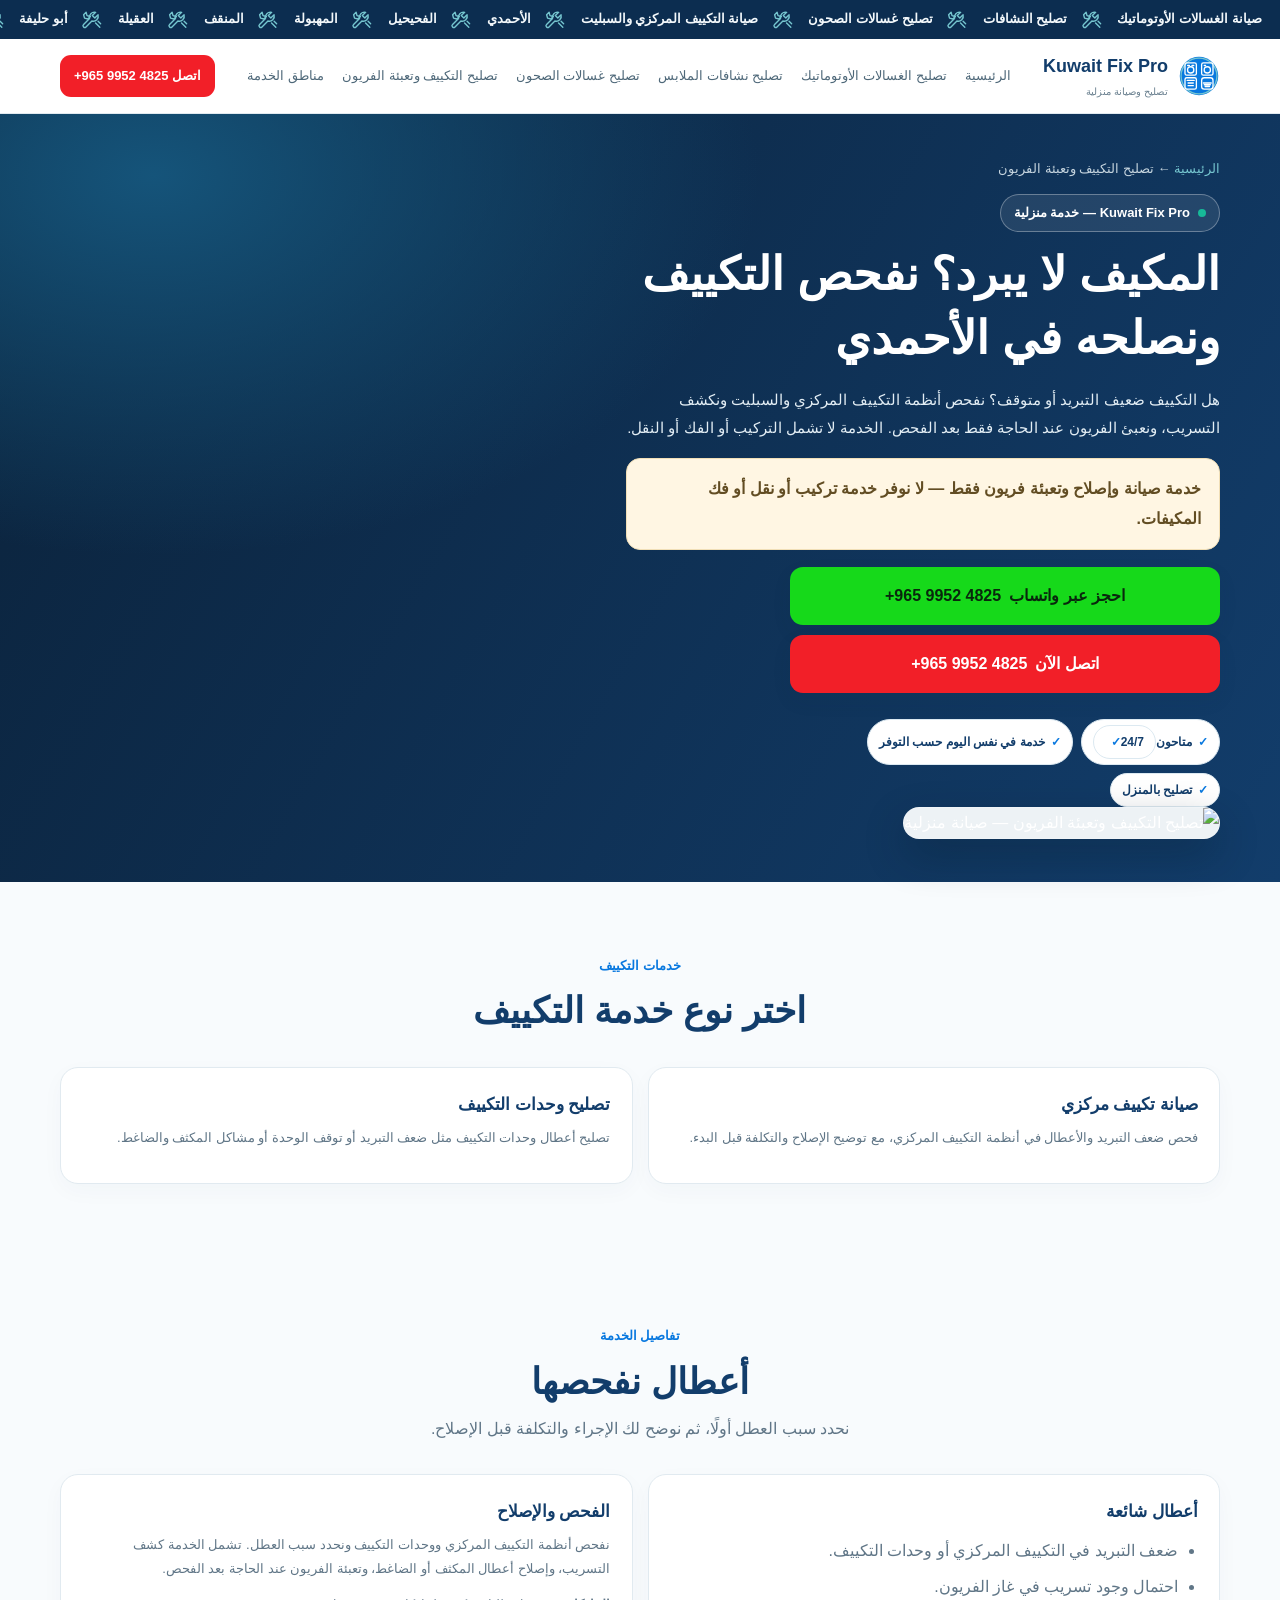
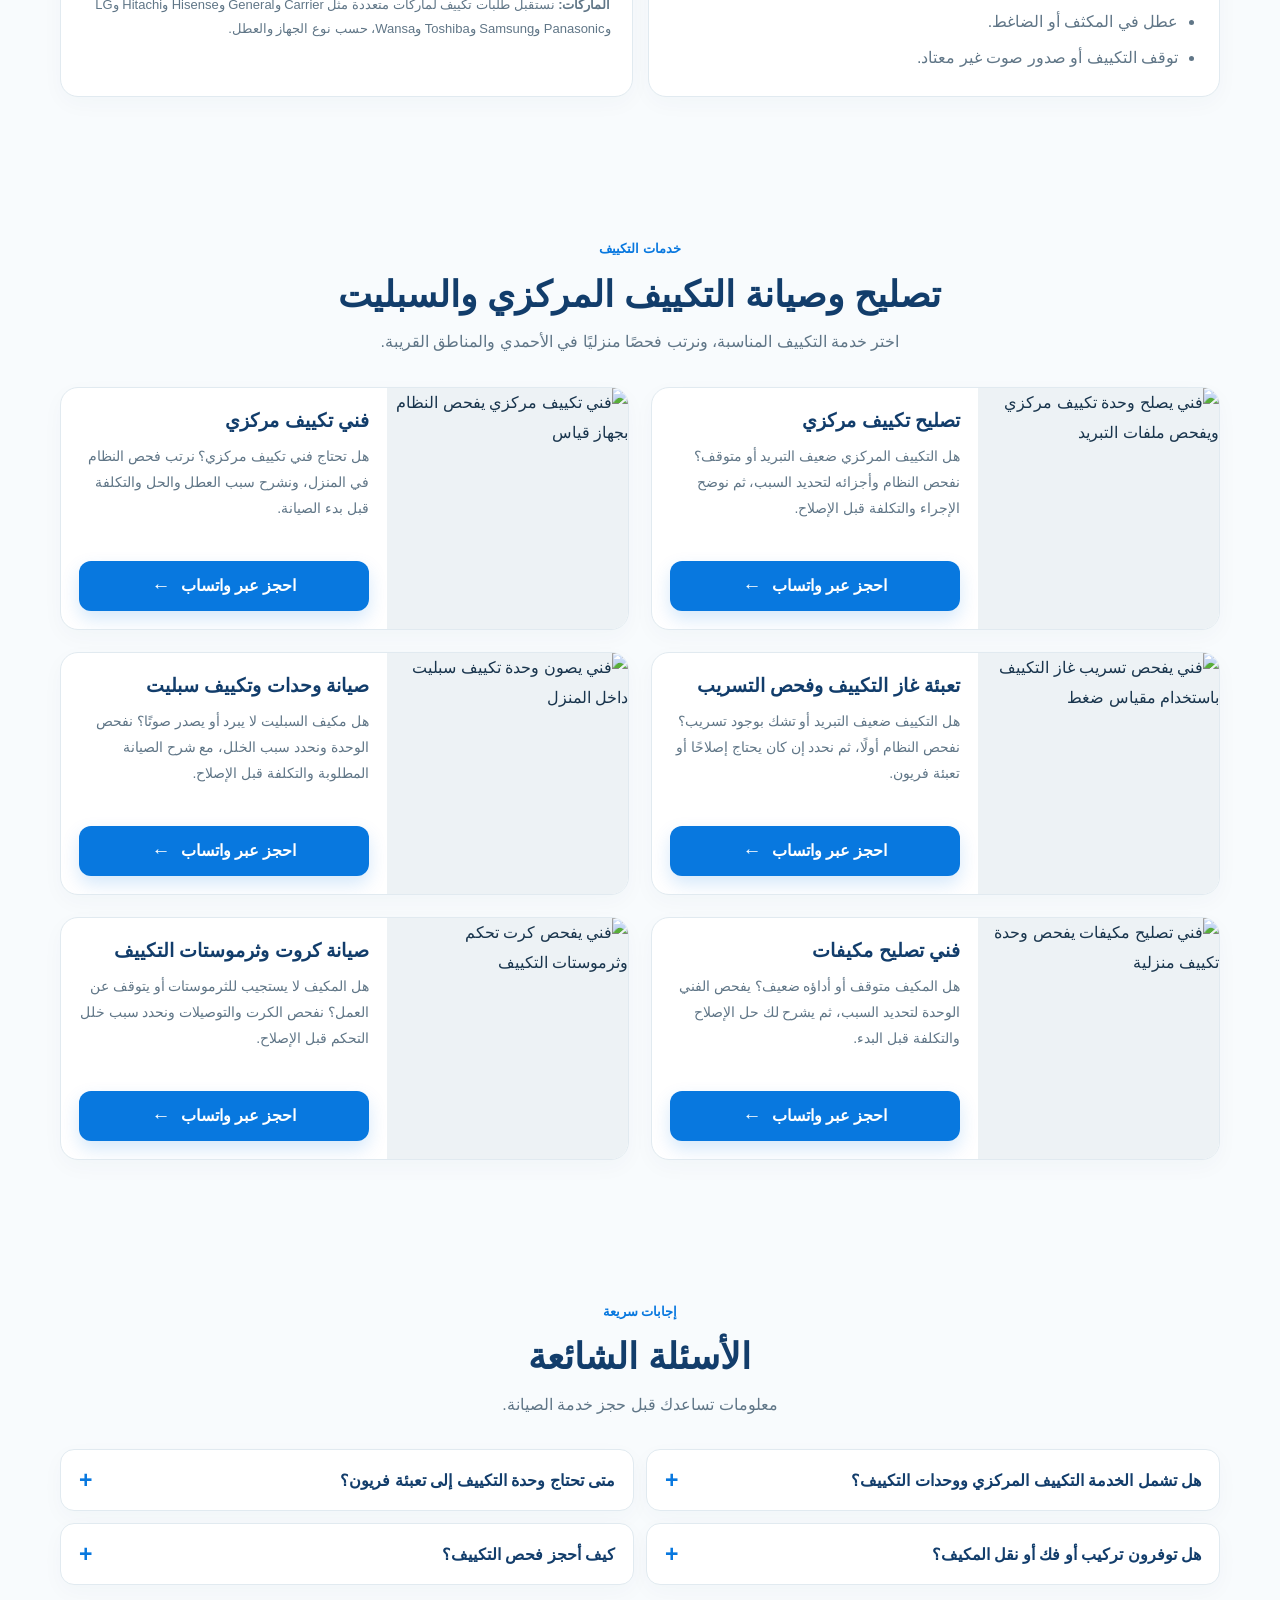
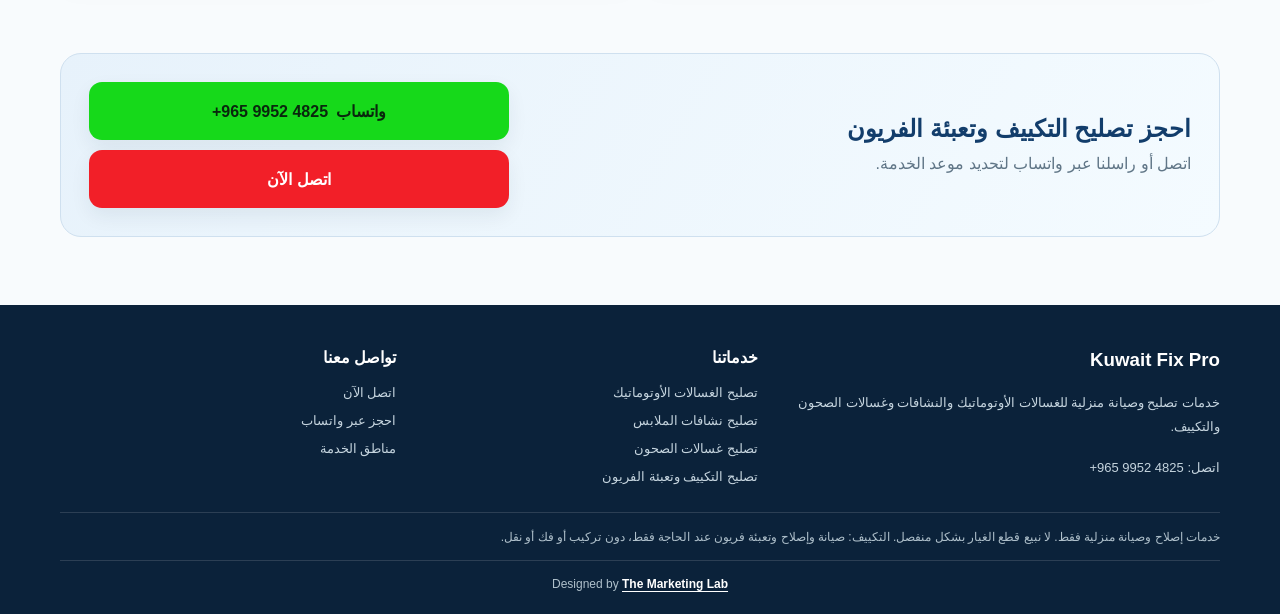
==== ac-repair.html @ aeecb234 "Add files via upload" ====
<!doctype html><html lang="ar-KW" dir="rtl"><head><meta charset="utf-8"><meta name="viewport" content="width=device-width, initial-scale=1, minimum-scale=1, maximum-scale=1, user-scalable=no, viewport-fit=cover"><meta name="theme-color" content="#123d6b"><meta name="robots" content="index,follow,max-image-preview:large"><title>صيانة تكييف مركزي وتصليح وحدات في الأحمدي | Kuwait Fix Pro</title><meta name="description" content="المكيف لا يبرد؟ صيانة تكييف مركزي وسبليت في الأحمدي. نفحص العطل والتسريب ونعبئ الفريون عند الحاجة؛ لا نقدم التركيب أو الفك أو النقل."><link rel="canonical" href="https://kuwaitfixpro.com/ac-repair.html"><meta property="og:locale" content="ar_KW"><meta property="og:type" content="website"><meta property="og:site_name" content="Kuwait Fix Pro"><meta property="og:url" content="https://kuwaitfixpro.com/ac-repair.html"><meta property="og:title" content="صيانة تكييف مركزي وتصليح وحدات في الأحمدي | Kuwait Fix Pro"><meta property="og:description" content="المكيف لا يبرد؟ صيانة تكييف مركزي وسبليت في الأحمدي. نفحص العطل والتسريب ونعبئ الفريون عند الحاجة؛ لا نقدم التركيب أو الفك أو النقل."><meta name="twitter:card" content="summary_large_image"><meta name="twitter:title" content="صيانة تكييف مركزي وتصليح وحدات في الأحمدي | Kuwait Fix Pro"><meta name="twitter:description" content="المكيف لا يبرد؟ صيانة تكييف مركزي وسبليت في الأحمدي. نفحص العطل والتسريب ونعبئ الفريون عند الحاجة؛ لا نقدم التركيب أو الفك أو النقل."><script type="application/ld+json">{"@context": "https://schema.org", "@type": "FAQPage", "mainEntity": [{"@type": "Question", "name": "هل تشمل الخدمة التكييف المركزي ووحدات التكييف؟", "acceptedAnswer": {"@type": "Answer", "text": "نعم، نقدم فحص وإصلاح أعطال التكييف المركزي ووحدات التكييف بحسب نوع الجهاز والمشكلة."}}, {"@type": "Question", "name": "متى تحتاج وحدة التكييف إلى تعبئة فريون؟", "acceptedAnswer": {"@type": "Answer", "text": "نبدأ بفحص ضعف التبريد واحتمال وجود تسريب. تتم تعبئة الفريون عند الحاجة بعد الفحص."}}, {"@type": "Question", "name": "هل توفرون تركيب أو فك أو نقل المكيف؟", "acceptedAnswer": {"@type": "Answer", "text": "لا، الخدمة تشمل الصيانة والإصلاح وتعبئة الفريون فقط. لا نوفر تركيب المكيف أو فكه أو نقله."}}, {"@type": "Question", "name": "كيف أحجز فحص التكييف؟", "acceptedAnswer": {"@type": "Answer", "text": "اتصل بنا أو أرسل تفاصيل نوع التكييف والعطل وموقعك عبر واتساب لترتيب موعد الفحص."}}]}</script><link rel="stylesheet" href="style.css"></head><body><div class="topbar"><div class="ticker-viewport" role="region" aria-label="خدمات ومناطق Kuwait Fix Pro"><div class="ticker-track"><div class="ticker-run" dir="rtl"><span class="ticker-item">صيانة الغسالات الأوتوماتيك</span><span class="ticker-separator"><svg viewBox="0 0 28 24" aria-hidden="true"><path d="M17.9 3.3a6.1 6.1 0 0 0-7.5 7.5L3.1 18a2.1 2.1 0 0 0 3 3l7.2-7.2a6.1 6.1 0 0 0 7.5-7.5l-4 4-3.1-3.1z"/><path d="m17.7 16.2 5.2 5.2m-2.1-7.3 3.1 3.1M6.2 3.2l1.1 4.1 4.1 1.1-3 3-4.1-1.1-1.1-4.1z"/></svg></span><span class="ticker-item">تصليح النشافات</span><span class="ticker-separator"><svg viewBox="0 0 28 24" aria-hidden="true"><path d="M17.9 3.3a6.1 6.1 0 0 0-7.5 7.5L3.1 18a2.1 2.1 0 0 0 3 3l7.2-7.2a6.1 6.1 0 0 0 7.5-7.5l-4 4-3.1-3.1z"/><path d="m17.7 16.2 5.2 5.2m-2.1-7.3 3.1 3.1M6.2 3.2l1.1 4.1 4.1 1.1-3 3-4.1-1.1-1.1-4.1z"/></svg></span><span class="ticker-item">تصليح غسالات الصحون</span><span class="ticker-separator"><svg viewBox="0 0 28 24" aria-hidden="true"><path d="M17.9 3.3a6.1 6.1 0 0 0-7.5 7.5L3.1 18a2.1 2.1 0 0 0 3 3l7.2-7.2a6.1 6.1 0 0 0 7.5-7.5l-4 4-3.1-3.1z"/><path d="m17.7 16.2 5.2 5.2m-2.1-7.3 3.1 3.1M6.2 3.2l1.1 4.1 4.1 1.1-3 3-4.1-1.1-1.1-4.1z"/></svg></span><span class="ticker-item">صيانة التكييف المركزي والسبليت</span><span class="ticker-separator"><svg viewBox="0 0 28 24" aria-hidden="true"><path d="M17.9 3.3a6.1 6.1 0 0 0-7.5 7.5L3.1 18a2.1 2.1 0 0 0 3 3l7.2-7.2a6.1 6.1 0 0 0 7.5-7.5l-4 4-3.1-3.1z"/><path d="m17.7 16.2 5.2 5.2m-2.1-7.3 3.1 3.1M6.2 3.2l1.1 4.1 4.1 1.1-3 3-4.1-1.1-1.1-4.1z"/></svg></span><span class="ticker-item">الأحمدي</span><span class="ticker-separator"><svg viewBox="0 0 28 24" aria-hidden="true"><path d="M17.9 3.3a6.1 6.1 0 0 0-7.5 7.5L3.1 18a2.1 2.1 0 0 0 3 3l7.2-7.2a6.1 6.1 0 0 0 7.5-7.5l-4 4-3.1-3.1z"/><path d="m17.7 16.2 5.2 5.2m-2.1-7.3 3.1 3.1M6.2 3.2l1.1 4.1 4.1 1.1-3 3-4.1-1.1-1.1-4.1z"/></svg></span><span class="ticker-item">الفحيحيل</span><span class="ticker-separator"><svg viewBox="0 0 28 24" aria-hidden="true"><path d="M17.9 3.3a6.1 6.1 0 0 0-7.5 7.5L3.1 18a2.1 2.1 0 0 0 3 3l7.2-7.2a6.1 6.1 0 0 0 7.5-7.5l-4 4-3.1-3.1z"/><path d="m17.7 16.2 5.2 5.2m-2.1-7.3 3.1 3.1M6.2 3.2l1.1 4.1 4.1 1.1-3 3-4.1-1.1-1.1-4.1z"/></svg></span><span class="ticker-item">المهبولة</span><span class="ticker-separator"><svg viewBox="0 0 28 24" aria-hidden="true"><path d="M17.9 3.3a6.1 6.1 0 0 0-7.5 7.5L3.1 18a2.1 2.1 0 0 0 3 3l7.2-7.2a6.1 6.1 0 0 0 7.5-7.5l-4 4-3.1-3.1z"/><path d="m17.7 16.2 5.2 5.2m-2.1-7.3 3.1 3.1M6.2 3.2l1.1 4.1 4.1 1.1-3 3-4.1-1.1-1.1-4.1z"/></svg></span><span class="ticker-item">المنقف</span><span class="ticker-separator"><svg viewBox="0 0 28 24" aria-hidden="true"><path d="M17.9 3.3a6.1 6.1 0 0 0-7.5 7.5L3.1 18a2.1 2.1 0 0 0 3 3l7.2-7.2a6.1 6.1 0 0 0 7.5-7.5l-4 4-3.1-3.1z"/><path d="m17.7 16.2 5.2 5.2m-2.1-7.3 3.1 3.1M6.2 3.2l1.1 4.1 4.1 1.1-3 3-4.1-1.1-1.1-4.1z"/></svg></span><span class="ticker-item">العقيلة</span><span class="ticker-separator"><svg viewBox="0 0 28 24" aria-hidden="true"><path d="M17.9 3.3a6.1 6.1 0 0 0-7.5 7.5L3.1 18a2.1 2.1 0 0 0 3 3l7.2-7.2a6.1 6.1 0 0 0 7.5-7.5l-4 4-3.1-3.1z"/><path d="m17.7 16.2 5.2 5.2m-2.1-7.3 3.1 3.1M6.2 3.2l1.1 4.1 4.1 1.1-3 3-4.1-1.1-1.1-4.1z"/></svg></span><span class="ticker-item">أبو حليفة</span><span class="ticker-separator"><svg viewBox="0 0 28 24" aria-hidden="true"><path d="M17.9 3.3a6.1 6.1 0 0 0-7.5 7.5L3.1 18a2.1 2.1 0 0 0 3 3l7.2-7.2a6.1 6.1 0 0 0 7.5-7.5l-4 4-3.1-3.1z"/><path d="m17.7 16.2 5.2 5.2m-2.1-7.3 3.1 3.1M6.2 3.2l1.1 4.1 4.1 1.1-3 3-4.1-1.1-1.1-4.1z"/></svg></span><span class="ticker-item">الفنطاس</span><span class="ticker-separator"><svg viewBox="0 0 28 24" aria-hidden="true"><path d="M17.9 3.3a6.1 6.1 0 0 0-7.5 7.5L3.1 18a2.1 2.1 0 0 0 3 3l7.2-7.2a6.1 6.1 0 0 0 7.5-7.5l-4 4-3.1-3.1z"/><path d="m17.7 16.2 5.2 5.2m-2.1-7.3 3.1 3.1M6.2 3.2l1.1 4.1 4.1 1.1-3 3-4.1-1.1-1.1-4.1z"/></svg></span><span class="ticker-item">صباح السالم</span><span class="ticker-separator"><svg viewBox="0 0 28 24" aria-hidden="true"><path d="M17.9 3.3a6.1 6.1 0 0 0-7.5 7.5L3.1 18a2.1 2.1 0 0 0 3 3l7.2-7.2a6.1 6.1 0 0 0 7.5-7.5l-4 4-3.1-3.1z"/><path d="m17.7 16.2 5.2 5.2m-2.1-7.3 3.1 3.1M6.2 3.2l1.1 4.1 4.1 1.1-3 3-4.1-1.1-1.1-4.1z"/></svg></span><span class="ticker-item">مبارك الكبير</span><span class="ticker-separator"><svg viewBox="0 0 28 24" aria-hidden="true"><path d="M17.9 3.3a6.1 6.1 0 0 0-7.5 7.5L3.1 18a2.1 2.1 0 0 0 3 3l7.2-7.2a6.1 6.1 0 0 0 7.5-7.5l-4 4-3.1-3.1z"/><path d="m17.7 16.2 5.2 5.2m-2.1-7.3 3.1 3.1M6.2 3.2l1.1 4.1 4.1 1.1-3 3-4.1-1.1-1.1-4.1z"/></svg></span><span class="ticker-item">خدمة منزلية</span><span class="ticker-separator"><svg viewBox="0 0 28 24" aria-hidden="true"><path d="M17.9 3.3a6.1 6.1 0 0 0-7.5 7.5L3.1 18a2.1 2.1 0 0 0 3 3l7.2-7.2a6.1 6.1 0 0 0 7.5-7.5l-4 4-3.1-3.1z"/><path d="m17.7 16.2 5.2 5.2m-2.1-7.3 3.1 3.1M6.2 3.2l1.1 4.1 4.1 1.1-3 3-4.1-1.1-1.1-4.1z"/></svg></span><span class="ticker-item">متاحون 24/7</span><span class="ticker-separator"><svg viewBox="0 0 28 24" aria-hidden="true"><path d="M17.9 3.3a6.1 6.1 0 0 0-7.5 7.5L3.1 18a2.1 2.1 0 0 0 3 3l7.2-7.2a6.1 6.1 0 0 0 7.5-7.5l-4 4-3.1-3.1z"/><path d="m17.7 16.2 5.2 5.2m-2.1-7.3 3.1 3.1M6.2 3.2l1.1 4.1 4.1 1.1-3 3-4.1-1.1-1.1-4.1z"/></svg></span><span class="ticker-item">خدمة في نفس اليوم حسب التوفر</span><span class="ticker-separator"><svg viewBox="0 0 28 24" aria-hidden="true"><path d="M17.9 3.3a6.1 6.1 0 0 0-7.5 7.5L3.1 18a2.1 2.1 0 0 0 3 3l7.2-7.2a6.1 6.1 0 0 0 7.5-7.5l-4 4-3.1-3.1z"/><path d="m17.7 16.2 5.2 5.2m-2.1-7.3 3.1 3.1M6.2 3.2l1.1 4.1 4.1 1.1-3 3-4.1-1.1-1.1-4.1z"/></svg></span><span class="ticker-item">نوضح التكلفة قبل الإصلاح</span><span class="ticker-separator"><svg viewBox="0 0 28 24" aria-hidden="true"><path d="M17.9 3.3a6.1 6.1 0 0 0-7.5 7.5L3.1 18a2.1 2.1 0 0 0 3 3l7.2-7.2a6.1 6.1 0 0 0 7.5-7.5l-4 4-3.1-3.1z"/><path d="m17.7 16.2 5.2 5.2m-2.1-7.3 3.1 3.1M6.2 3.2l1.1 4.1 4.1 1.1-3 3-4.1-1.1-1.1-4.1z"/></svg></span></div><div class="ticker-run" dir="rtl" aria-hidden="true"><span class="ticker-item">صيانة الغسالات الأوتوماتيك</span><span class="ticker-separator"><svg viewBox="0 0 28 24" aria-hidden="true"><path d="M17.9 3.3a6.1 6.1 0 0 0-7.5 7.5L3.1 18a2.1 2.1 0 0 0 3 3l7.2-7.2a6.1 6.1 0 0 0 7.5-7.5l-4 4-3.1-3.1z"/><path d="m17.7 16.2 5.2 5.2m-2.1-7.3 3.1 3.1M6.2 3.2l1.1 4.1 4.1 1.1-3 3-4.1-1.1-1.1-4.1z"/></svg></span><span class="ticker-item">تصليح النشافات</span><span class="ticker-separator"><svg viewBox="0 0 28 24" aria-hidden="true"><path d="M17.9 3.3a6.1 6.1 0 0 0-7.5 7.5L3.1 18a2.1 2.1 0 0 0 3 3l7.2-7.2a6.1 6.1 0 0 0 7.5-7.5l-4 4-3.1-3.1z"/><path d="m17.7 16.2 5.2 5.2m-2.1-7.3 3.1 3.1M6.2 3.2l1.1 4.1 4.1 1.1-3 3-4.1-1.1-1.1-4.1z"/></svg></span><span class="ticker-item">تصليح غسالات الصحون</span><span class="ticker-separator"><svg viewBox="0 0 28 24" aria-hidden="true"><path d="M17.9 3.3a6.1 6.1 0 0 0-7.5 7.5L3.1 18a2.1 2.1 0 0 0 3 3l7.2-7.2a6.1 6.1 0 0 0 7.5-7.5l-4 4-3.1-3.1z"/><path d="m17.7 16.2 5.2 5.2m-2.1-7.3 3.1 3.1M6.2 3.2l1.1 4.1 4.1 1.1-3 3-4.1-1.1-1.1-4.1z"/></svg></span><span class="ticker-item">صيانة التكييف المركزي والسبليت</span><span class="ticker-separator"><svg viewBox="0 0 28 24" aria-hidden="true"><path d="M17.9 3.3a6.1 6.1 0 0 0-7.5 7.5L3.1 18a2.1 2.1 0 0 0 3 3l7.2-7.2a6.1 6.1 0 0 0 7.5-7.5l-4 4-3.1-3.1z"/><path d="m17.7 16.2 5.2 5.2m-2.1-7.3 3.1 3.1M6.2 3.2l1.1 4.1 4.1 1.1-3 3-4.1-1.1-1.1-4.1z"/></svg></span><span class="ticker-item">الأحمدي</span><span class="ticker-separator"><svg viewBox="0 0 28 24" aria-hidden="true"><path d="M17.9 3.3a6.1 6.1 0 0 0-7.5 7.5L3.1 18a2.1 2.1 0 0 0 3 3l7.2-7.2a6.1 6.1 0 0 0 7.5-7.5l-4 4-3.1-3.1z"/><path d="m17.7 16.2 5.2 5.2m-2.1-7.3 3.1 3.1M6.2 3.2l1.1 4.1 4.1 1.1-3 3-4.1-1.1-1.1-4.1z"/></svg></span><span class="ticker-item">الفحيحيل</span><span class="ticker-separator"><svg viewBox="0 0 28 24" aria-hidden="true"><path d="M17.9 3.3a6.1 6.1 0 0 0-7.5 7.5L3.1 18a2.1 2.1 0 0 0 3 3l7.2-7.2a6.1 6.1 0 0 0 7.5-7.5l-4 4-3.1-3.1z"/><path d="m17.7 16.2 5.2 5.2m-2.1-7.3 3.1 3.1M6.2 3.2l1.1 4.1 4.1 1.1-3 3-4.1-1.1-1.1-4.1z"/></svg></span><span class="ticker-item">المهبولة</span><span class="ticker-separator"><svg viewBox="0 0 28 24" aria-hidden="true"><path d="M17.9 3.3a6.1 6.1 0 0 0-7.5 7.5L3.1 18a2.1 2.1 0 0 0 3 3l7.2-7.2a6.1 6.1 0 0 0 7.5-7.5l-4 4-3.1-3.1z"/><path d="m17.7 16.2 5.2 5.2m-2.1-7.3 3.1 3.1M6.2 3.2l1.1 4.1 4.1 1.1-3 3-4.1-1.1-1.1-4.1z"/></svg></span><span class="ticker-item">المنقف</span><span class="ticker-separator"><svg viewBox="0 0 28 24" aria-hidden="true"><path d="M17.9 3.3a6.1 6.1 0 0 0-7.5 7.5L3.1 18a2.1 2.1 0 0 0 3 3l7.2-7.2a6.1 6.1 0 0 0 7.5-7.5l-4 4-3.1-3.1z"/><path d="m17.7 16.2 5.2 5.2m-2.1-7.3 3.1 3.1M6.2 3.2l1.1 4.1 4.1 1.1-3 3-4.1-1.1-1.1-4.1z"/></svg></span><span class="ticker-item">العقيلة</span><span class="ticker-separator"><svg viewBox="0 0 28 24" aria-hidden="true"><path d="M17.9 3.3a6.1 6.1 0 0 0-7.5 7.5L3.1 18a2.1 2.1 0 0 0 3 3l7.2-7.2a6.1 6.1 0 0 0 7.5-7.5l-4 4-3.1-3.1z"/><path d="m17.7 16.2 5.2 5.2m-2.1-7.3 3.1 3.1M6.2 3.2l1.1 4.1 4.1 1.1-3 3-4.1-1.1-1.1-4.1z"/></svg></span><span class="ticker-item">أبو حليفة</span><span class="ticker-separator"><svg viewBox="0 0 28 24" aria-hidden="true"><path d="M17.9 3.3a6.1 6.1 0 0 0-7.5 7.5L3.1 18a2.1 2.1 0 0 0 3 3l7.2-7.2a6.1 6.1 0 0 0 7.5-7.5l-4 4-3.1-3.1z"/><path d="m17.7 16.2 5.2 5.2m-2.1-7.3 3.1 3.1M6.2 3.2l1.1 4.1 4.1 1.1-3 3-4.1-1.1-1.1-4.1z"/></svg></span><span class="ticker-item">الفنطاس</span><span class="ticker-separator"><svg viewBox="0 0 28 24" aria-hidden="true"><path d="M17.9 3.3a6.1 6.1 0 0 0-7.5 7.5L3.1 18a2.1 2.1 0 0 0 3 3l7.2-7.2a6.1 6.1 0 0 0 7.5-7.5l-4 4-3.1-3.1z"/><path d="m17.7 16.2 5.2 5.2m-2.1-7.3 3.1 3.1M6.2 3.2l1.1 4.1 4.1 1.1-3 3-4.1-1.1-1.1-4.1z"/></svg></span><span class="ticker-item">صباح السالم</span><span class="ticker-separator"><svg viewBox="0 0 28 24" aria-hidden="true"><path d="M17.9 3.3a6.1 6.1 0 0 0-7.5 7.5L3.1 18a2.1 2.1 0 0 0 3 3l7.2-7.2a6.1 6.1 0 0 0 7.5-7.5l-4 4-3.1-3.1z"/><path d="m17.7 16.2 5.2 5.2m-2.1-7.3 3.1 3.1M6.2 3.2l1.1 4.1 4.1 1.1-3 3-4.1-1.1-1.1-4.1z"/></svg></span><span class="ticker-item">مبارك الكبير</span><span class="ticker-separator"><svg viewBox="0 0 28 24" aria-hidden="true"><path d="M17.9 3.3a6.1 6.1 0 0 0-7.5 7.5L3.1 18a2.1 2.1 0 0 0 3 3l7.2-7.2a6.1 6.1 0 0 0 7.5-7.5l-4 4-3.1-3.1z"/><path d="m17.7 16.2 5.2 5.2m-2.1-7.3 3.1 3.1M6.2 3.2l1.1 4.1 4.1 1.1-3 3-4.1-1.1-1.1-4.1z"/></svg></span><span class="ticker-item">خدمة منزلية</span><span class="ticker-separator"><svg viewBox="0 0 28 24" aria-hidden="true"><path d="M17.9 3.3a6.1 6.1 0 0 0-7.5 7.5L3.1 18a2.1 2.1 0 0 0 3 3l7.2-7.2a6.1 6.1 0 0 0 7.5-7.5l-4 4-3.1-3.1z"/><path d="m17.7 16.2 5.2 5.2m-2.1-7.3 3.1 3.1M6.2 3.2l1.1 4.1 4.1 1.1-3 3-4.1-1.1-1.1-4.1z"/></svg></span><span class="ticker-item">متاحون 24/7</span><span class="ticker-separator"><svg viewBox="0 0 28 24" aria-hidden="true"><path d="M17.9 3.3a6.1 6.1 0 0 0-7.5 7.5L3.1 18a2.1 2.1 0 0 0 3 3l7.2-7.2a6.1 6.1 0 0 0 7.5-7.5l-4 4-3.1-3.1z"/><path d="m17.7 16.2 5.2 5.2m-2.1-7.3 3.1 3.1M6.2 3.2l1.1 4.1 4.1 1.1-3 3-4.1-1.1-1.1-4.1z"/></svg></span><span class="ticker-item">خدمة في نفس اليوم حسب التوفر</span><span class="ticker-separator"><svg viewBox="0 0 28 24" aria-hidden="true"><path d="M17.9 3.3a6.1 6.1 0 0 0-7.5 7.5L3.1 18a2.1 2.1 0 0 0 3 3l7.2-7.2a6.1 6.1 0 0 0 7.5-7.5l-4 4-3.1-3.1z"/><path d="m17.7 16.2 5.2 5.2m-2.1-7.3 3.1 3.1M6.2 3.2l1.1 4.1 4.1 1.1-3 3-4.1-1.1-1.1-4.1z"/></svg></span><span class="ticker-item">نوضح التكلفة قبل الإصلاح</span><span class="ticker-separator"><svg viewBox="0 0 28 24" aria-hidden="true"><path d="M17.9 3.3a6.1 6.1 0 0 0-7.5 7.5L3.1 18a2.1 2.1 0 0 0 3 3l7.2-7.2a6.1 6.1 0 0 0 7.5-7.5l-4 4-3.1-3.1z"/><path d="m17.7 16.2 5.2 5.2m-2.1-7.3 3.1 3.1M6.2 3.2l1.1 4.1 4.1 1.1-3 3-4.1-1.1-1.1-4.1z"/></svg></span></div></div></div></div><header class="header"><div class="wrap head"><a class="brand" href="index.html"><span class="brandmark"><svg viewBox="0 0 48 48" role="img" aria-label="أجهزة الصيانة الأربعة"><circle cx="24" cy="24" r="22" fill="#0878df"/><circle cx="24" cy="24" r="20.5" fill="none" stroke="#75c5cf" stroke-width="1.5"/><g fill="none" stroke="#fff" stroke-width="1.5" stroke-linecap="round" stroke-linejoin="round"><rect x="8" y="9" width="13" height="14" rx="2"/><path d="M11 12h2m3 0h2"/><circle cx="14.5" cy="17" r="3.6"/><rect x="27" y="9" width="13" height="14" rx="2"/><path d="M30 12h1.5"/><circle cx="33.5" cy="17" r="3.6"/><rect x="8" y="26" width="13" height="13" rx="2"/><path d="M10.5 29h8m-7 3h6m-6 3h6"/><path d="M27 29q0-3 3-3h7q3 0 3 3v7q0 3-3 3h-7q-3 0-3-3z"/><path d="M29 32h9m-8 2h7m-6 2h5"/></g></svg></span><span>Kuwait Fix Pro<small style="display:block;font-size:10px;color:#6b8190;font-weight:500">تصليح وصيانة منزلية</small></span></a><nav class="nav"><a href="index.html">الرئيسية</a><a href="washing-machine-repair.html">تصليح الغسالات الأوتوماتيك</a><a href="dryer-repair.html">تصليح نشافات الملابس</a><a href="dishwasher-repair.html">تصليح غسالات الصحون</a><a href="ac-repair.html">تصليح التكييف وتعبئة الفريون</a><a href="index.html#areas">مناطق الخدمة</a></nav><a class="head-cta" href="tel:+96599524825">اتصل <span class="ltr" dir="ltr">+965 9952 4825</span></a></div></header><main><section class="service-hero"><div class="wrap service-hero-grid"><div><div class="breadcrumb"><a href="index.html">الرئيسية</a> ← تصليح التكييف وتعبئة الفريون</div><span class="eyebrow"><i class="dot"></i> Kuwait Fix Pro — خدمة منزلية</span><h1>المكيف لا يبرد؟ نفحص التكييف ونصلحه في الأحمدي</h1><p>هل التكييف ضعيف التبريد أو متوقف؟ نفحص أنظمة التكييف المركزي والسبليت ونكشف التسريب، ونعبئ الفريون عند الحاجة فقط بعد الفحص. الخدمة لا تشمل التركيب أو الفك أو النقل.</p><div class="warning">خدمة صيانة وإصلاح وتعبئة فريون فقط — لا نوفر خدمة تركيب أو نقل أو فك المكيفات.</div><div class="actions"><a class="btn btn-wa" href="https://wa.me/96599524825">احجز عبر واتساب <span class="ltr" dir="ltr">+965 9952 4825</span></a><a class="btn btn-call" href="tel:+96599524825">اتصل الآن <span class="ltr" dir="ltr">+965 9952 4825</span></a><div class="benefits service-benefits"><span>متاحون <span dir="ltr">24/7</span></span><span>خدمة في نفس اليوم حسب التوفر</span><span>تصليح بالمنزل</span></div></div><div><img class="service-image" src="assets/ac-service.webp" alt="تصليح التكييف وتعبئة الفريون — صيانة منزلية" title="تصليح التكييف وتعبئة الفريون — صيانة منزلية"></div></div></section><section class="section"><div class="wrap"><div class="section-head"><span class="kicker">خدمات التكييف</span><h2>اختر نوع خدمة التكييف</h2></div><div class="detail-grid"><article class="card"><h3>صيانة تكييف مركزي</h3><p>فحص ضعف التبريد والأعطال في أنظمة التكييف المركزي، مع توضيح الإصلاح والتكلفة قبل البدء.</p></article><article class="card"><h3>تصليح وحدات التكييف</h3><p>تصليح أعطال وحدات التكييف مثل ضعف التبريد أو توقف الوحدة أو مشاكل المكثف والضاغط.</p></article></div></div></section>
<section class="section"><div class="wrap"><div class="section-head"><span class="kicker">تفاصيل الخدمة</span><h2>أعطال نفحصها</h2><p>نحدد سبب العطل أولًا، ثم نوضح لك الإجراء والتكلفة قبل الإصلاح.</p></div><div class="detail-grid"><article class="card"><h3>أعطال شائعة</h3><ul class="list"><li>ضعف التبريد في التكييف المركزي أو وحدات التكييف.</li><li>احتمال وجود تسريب في غاز الفريون.</li><li>عطل في المكثف أو الضاغط.</li><li>توقف التكييف أو صدور صوت غير معتاد.</li></ul></article><article class="card"><h3>الفحص والإصلاح</h3><p>نفحص أنظمة التكييف المركزي ووحدات التكييف ونحدد سبب العطل. تشمل الخدمة كشف التسريب، وإصلاح أعطال المكثف أو الضاغط، وتعبئة الفريون عند الحاجة بعد الفحص.</p><p><b>الماركات:</b> نستقبل طلبات تكييف لماركات متعددة مثل Carrier وGeneral وHisense وHitachi وLG وPanasonic وSamsung وToshiba وWansa، حسب نوع الجهاز والعطل.</p></article></div></div></section><section class="section ac-services" id="ac-services"><div class="wrap"><div class="section-head"><span class="kicker">خدمات التكييف</span><h2>تصليح وصيانة التكييف المركزي والسبليت</h2><p>اختر خدمة التكييف المناسبة، ونرتب فحصًا منزليًا في الأحمدي والمناطق القريبة.</p></div><div class="ac-service-grid"><article class="card ac-service-card"><img src="assets/central-ac-repair.webp" alt="فني يصلح وحدة تكييف مركزي ويفحص ملفات التبريد" title="فني يصلح وحدة تكييف مركزي ويفحص ملفات التبريد" loading="lazy"><div class="ac-service-body"><h3>تصليح تكييف مركزي</h3><p>هل التكييف المركزي ضعيف التبريد أو متوقف؟ نفحص النظام وأجزائه لتحديد السبب، ثم نوضح الإجراء والتكلفة قبل الإصلاح.</p><a class="service-card-cta" href="https://wa.me/96599524825">احجز عبر واتساب <span aria-hidden="true">←</span></a></div></article><article class="card ac-service-card"><img src="assets/central-ac-technician.webp" alt="فني تكييف مركزي يفحص النظام بجهاز قياس" title="فني تكييف مركزي يفحص النظام بجهاز قياس" loading="lazy"><div class="ac-service-body"><h3>فني تكييف مركزي</h3><p>هل تحتاج فني تكييف مركزي؟ نرتب فحص النظام في المنزل، ونشرح سبب العطل والحل والتكلفة قبل بدء الصيانة.</p><a class="service-card-cta" href="https://wa.me/96599524825">احجز عبر واتساب <span aria-hidden="true">←</span></a></div></article><article class="card ac-service-card"><img src="assets/ac-freon-leak-check.webp" alt="فني يفحص تسريب غاز التكييف باستخدام مقياس ضغط" title="فني يفحص تسريب غاز التكييف باستخدام مقياس ضغط" loading="lazy"><div class="ac-service-body"><h3>تعبئة غاز التكييف وفحص التسريب</h3><p>هل التكييف ضعيف التبريد أو تشك بوجود تسريب؟ نفحص النظام أولًا، ثم نحدد إن كان يحتاج إصلاحًا أو تعبئة فريون.</p><a class="service-card-cta" href="https://wa.me/96599524825">احجز عبر واتساب <span aria-hidden="true">←</span></a></div></article><article class="card ac-service-card"><img src="assets/split-ac-maintenance.webp" alt="فني يصون وحدة تكييف سبليت داخل المنزل" title="فني يصون وحدة تكييف سبليت داخل المنزل" loading="lazy"><div class="ac-service-body"><h3>صيانة وحدات وتكييف سبليت</h3><p>هل مكيف السبليت لا يبرد أو يصدر صوتًا؟ نفحص الوحدة ونحدد سبب الخلل، مع شرح الصيانة المطلوبة والتكلفة قبل الإصلاح.</p><a class="service-card-cta" href="https://wa.me/96599524825">احجز عبر واتساب <span aria-hidden="true">←</span></a></div></article><article class="card ac-service-card"><img src="assets/ac-repair-technician.webp" alt="فني تصليح مكيفات يفحص وحدة تكييف منزلية" title="فني تصليح مكيفات يفحص وحدة تكييف منزلية" loading="lazy"><div class="ac-service-body"><h3>فني تصليح مكيفات</h3><p>هل المكيف متوقف أو أداؤه ضعيف؟ يفحص الفني الوحدة لتحديد السبب، ثم يشرح لك حل الإصلاح والتكلفة قبل البدء.</p><a class="service-card-cta" href="https://wa.me/96599524825">احجز عبر واتساب <span aria-hidden="true">←</span></a></div></article><article class="card ac-service-card"><img src="assets/ac-board-thermostat-repair.webp" alt="فني يفحص كرت تحكم وثرموستات التكييف" title="فني يفحص كرت تحكم وثرموستات التكييف" loading="lazy"><div class="ac-service-body"><h3>صيانة كروت وثرموستات التكييف</h3><p>هل المكيف لا يستجيب للثرموستات أو يتوقف عن العمل؟ نفحص الكرت والتوصيلات ونحدد سبب خلل التحكم قبل الإصلاح.</p><a class="service-card-cta" href="https://wa.me/96599524825">احجز عبر واتساب <span aria-hidden="true">←</span></a></div></article></div></div></section><section class="section faq-section" id="faq"><div class="wrap"><div class="section-head"><span class="kicker">إجابات سريعة</span><h2>الأسئلة الشائعة</h2><p>معلومات تساعدك قبل حجز خدمة الصيانة.</p></div><div class="faq-grid"><details class="faq-item"><summary>هل تشمل الخدمة التكييف المركزي ووحدات التكييف؟</summary><p>نعم، نقدم فحص وإصلاح أعطال التكييف المركزي ووحدات التكييف بحسب نوع الجهاز والمشكلة.</p></details><details class="faq-item"><summary>متى تحتاج وحدة التكييف إلى تعبئة فريون؟</summary><p>نبدأ بفحص ضعف التبريد واحتمال وجود تسريب. تتم تعبئة الفريون عند الحاجة بعد الفحص.</p></details><details class="faq-item"><summary>هل توفرون تركيب أو فك أو نقل المكيف؟</summary><p>لا، الخدمة تشمل الصيانة والإصلاح وتعبئة الفريون فقط. لا نوفر تركيب المكيف أو فكه أو نقله.</p></details><details class="faq-item"><summary>كيف أحجز فحص التكييف؟</summary><p>اتصل بنا أو أرسل تفاصيل نوع التكييف والعطل وموقعك عبر واتساب لترتيب موعد الفحص.</p></details></div></div></section>
<section class="section" style="padding-top:0"><div class="wrap"><div class="cta"><div><h2>احجز تصليح التكييف وتعبئة الفريون</h2><p>اتصل أو راسلنا عبر واتساب لتحديد موعد الخدمة.</p></div><div class="actions"><a class="btn btn-wa" href="https://wa.me/96599524825">واتساب <span class="ltr" dir="ltr">+965 9952 4825</span></a><a class="btn btn-call" href="tel:+96599524825">اتصل الآن</a></div></div></div></section></main><footer><div class="wrap"><div class="footgrid"><div><h3>Kuwait Fix Pro</h3><p>خدمات تصليح وصيانة منزلية للغسالات الأوتوماتيك والنشافات وغسالات الصحون والتكييف.</p><a href="tel:+96599524825">اتصل: <span class="ltr" dir="ltr">+965 9952 4825</span></a></div><div><h4>خدماتنا</h4><div class="footlinks"><a href="washing-machine-repair.html">تصليح الغسالات الأوتوماتيك</a><a href="dryer-repair.html">تصليح نشافات الملابس</a><a href="dishwasher-repair.html">تصليح غسالات الصحون</a><a href="ac-repair.html">تصليح التكييف وتعبئة الفريون</a></div></div><div><h4>تواصل معنا</h4><div class="footlinks"><a href="tel:+96599524825">اتصل الآن</a><a href="https://wa.me/96599524825">احجز عبر واتساب</a><a href="index.html#areas">مناطق الخدمة</a></div></div></div><div class="disclaimer">خدمات إصلاح وصيانة منزلية فقط. لا نبيع قطع الغيار بشكل منفصل. التكييف: صيانة وإصلاح وتعبئة فريون عند الحاجة فقط، دون تركيب أو فك أو نقل.</div><div class="credit" dir="ltr">Designed by <a href="https://themarketinglabdigital.com" target="_blank" rel="noopener noreferrer">The Marketing Lab</a></div></div></footer><div class="mobile-bar" aria-label="تواصل سريع"><a class="btn btn-wa" href="https://wa.me/96599524825" aria-label="تواصل عبر واتساب"><svg viewBox="0 0 24 24" aria-hidden="true"><path d="M20.4 11.7a8.4 8.4 0 0 1-12.2 7.5L4 20l.9-4.1a8.4 8.4 0 1 1 15.5-4.2Z"/><path d="M9.1 8.4c.2-.5.5-.7.9-.7h.5c.2 0 .4.1.5.4l.7 1.8c.1.3.1.5-.1.7l-.6.8c-.2.2-.2.4-.1.6.6 1.1 1.5 2 2.7 2.6.2.1.4.1.6-.1l.8-.9c.2-.2.4-.2.7-.1l1.7.8c.3.1.4.3.4.5 0 .5-.2 1-.6 1.3-.5.5-1.3.7-2 .5-1.4-.3-2.9-1.2-4.2-2.5-1.3-1.3-2.1-2.7-2.4-4.1-.2-.6 0-1.2.5-1.6Z"/></svg><span>واتساب</span></a><a class="btn btn-call" href="tel:+96599524825" aria-label="اتصل على +965 9952 4825"><svg viewBox="0 0 24 24" aria-hidden="true"><path d="M6.6 3.5 9 3l2 4.4-1.8 1.7a15 15 0 0 0 5.7 5.7l1.7-1.8 4.4 2-.5 2.4c-.2 1-1.1 1.7-2.1 1.6A17.5 17.5 0 0 1 5 5.6c-.1-1 .6-1.9 1.6-2.1Z"/></svg><span>اتصل</span></a></div></body></html>
---- style.css ----
:root{--navy:#123d6b;--blue:#0878df;--red:#f21f28;--green:#16d91a;--mint:#eaf5f4;--paper:#f8fbfd;--ink:#18344c;--muted:#607687;--line:#e1eaf0;--white:#fff;--gold:#f5b600;--shadow:0 16px 45px #123d6b12}
*{box-sizing:border-box}html{scroll-behavior:smooth}body{margin:0;background:var(--paper);color:var(--ink);font-family:Tahoma,Arial,sans-serif;line-height:1.85}a{color:inherit;text-decoration:none}.wrap{width:min(1160px,calc(100% - 36px));margin:auto}.ltr{direction:ltr;unicode-bidi:embed;display:inline-block;white-space:nowrap;font-family:Arial,sans-serif}.topbar{background:#0c2d50;color:#e9f3f9;font-size:13px}.topbar .wrap{display:flex;justify-content:space-between;gap:12px;padding:7px 0}.header{position:sticky;top:0;z-index:9;background:#fff;border-bottom:1px solid var(--line)}.head{min-height:74px;display:flex;align-items:center;justify-content:space-between;gap:20px}.brand{display:flex;align-items:center;gap:10px;color:var(--navy);font-weight:900;font-size:18px;white-space:nowrap}.brandmark{display:grid;place-items:center;background:var(--blue);color:#fff;width:42px;height:42px;border-radius:14px;font-size:23px}.nav{display:flex;align-items:center;gap:18px;color:#4e6879;font-size:13px}.nav a:hover{color:var(--blue)}.head-cta{background:var(--red);color:#fff;border-radius:11px;padding:9px 14px;font-size:13px;font-weight:800;white-space:nowrap}.hero{background:radial-gradient(ellipse at 10% 10%,#cfeeea 0,transparent 34%),linear-gradient(120deg,#f4fbfa,#eef6fc);padding:48px 0 44px;overflow:hidden}.hero-grid{display:grid;grid-template-columns:1fr 1fr;align-items:center;gap:28px}.eyebrow{display:inline-flex;align-items:center;gap:8px;background:#e7f3ff;border:1px solid #d4e7f9;color:#1b5a92;border-radius:99px;padding:6px 13px;font-size:13px;font-weight:700}.dot{width:8px;height:8px;background:#17b998;border-radius:50%}.hero h1{color:var(--navy);font-size:clamp(32px,4vw,50px);line-height:1.4;letter-spacing:-.7px;margin:16px 0 12px}.hero h1 em{font-style:normal;color:var(--blue)}.lead{font-size:16px;color:var(--muted);max-width:610px;margin:0 0 22px}.actions{display:grid;grid-template-columns:minmax(0,1fr);gap:10px;width:min(100%,430px)}.btn{min-height:58px;display:flex;align-items:center;justify-content:center;gap:8px;border-radius:13px;padding:12px 16px;font-weight:800;text-align:center;box-shadow:0 8px 20px #102b3f12;transition:transform .2s}.btn:hover{transform:translateY(-2px)}.btn-wa{background:var(--green);color:#09270d}.btn-call{background:var(--red);color:#fff}.benefits{display:flex;flex-wrap:wrap;gap:14px;margin-top:18px;color:#4c6676;font-size:13px}.benefits span:before{content:'✓';color:var(--blue);font-weight:bold;margin-left:6px}.hero-art{width:100%;max-width:570px;height:auto;display:block;border-radius:22px;mix-blend-mode:multiply}.service-labels{display:grid;grid-template-columns:repeat(2,minmax(0,1fr));gap:8px;margin-top:8px}.service-labels span{background:#fff;border:1px solid var(--line);border-radius:11px;padding:7px 10px;color:var(--navy);text-align:center;font-size:12px;font-weight:700}.section{padding:68px 0}.section-head{text-align:center;max-width:720px;margin:0 auto 30px}.kicker{color:var(--blue);font-size:13px;font-weight:800}.section h2{font-size:clamp(26px,3vw,36px);line-height:1.4;color:var(--navy);margin:7px 0}.section-head p{color:var(--muted);margin:0}.grid4{display:grid;grid-template-columns:repeat(4,1fr);gap:15px}.card{background:#fff;border:1px solid var(--line);border-radius:18px;padding:21px;box-shadow:0 7px 22px #123d6b08;transition:.2s}.card:hover{transform:translateY(-3px);box-shadow:var(--shadow)}.icon{display:grid;place-items:center;width:46px;height:46px;border-radius:14px;background:#e8f2ff;font-size:23px;margin-bottom:13px}.card h3{margin:0 0 6px;color:var(--navy);font-size:17px}.card p{margin:0 0 12px;color:var(--muted);font-size:13px}.more{color:#086fca;font-size:13px;font-weight:800}.dark{background:var(--navy);color:#fff}.dark .section-head h2{color:#fff}.dark .section-head p{color:#c4d5e0}.why-grid{display:grid;grid-template-columns:repeat(3,1fr);gap:15px}.why-card{background:#ffffff0c;border:1px solid #ffffff22;border-radius:16px;padding:19px}.why-card h3{font-size:17px;margin:0 0 5px}.why-card p{color:#c4d5e0;font-size:13px;margin:0}.areas{display:grid;grid-template-columns:1.3fr .7fr;gap:26px;align-items:center}.tags{display:flex;flex-wrap:wrap;gap:8px;margin-top:17px}.tag{background:#fff;border:1px solid #dce7ef;color:#355873;border-radius:99px;padding:5px 10px;font-size:12px}.box{background:#fff;border:1px solid var(--line);border-radius:20px;padding:24px;box-shadow:var(--shadow)}.box h3{color:var(--navy);margin:0 0 6px}.box p{color:var(--muted);font-size:14px;margin:0 0 15px}.brands{display:grid;grid-template-columns:repeat(6,minmax(0,1fr));gap:12px}.brand-logo{display:grid;place-items:center;min-height:68px;background:#fff;border:1px solid var(--line);border-radius:13px;padding:8px;font-family:Arial,Tahoma,sans-serif;font-weight:900;font-size:17px;color:var(--navy)}.brand-logo:nth-child(4n+1){color:#c52b35}.brand-logo:nth-child(4n+2){color:#14548b}.brand-logo:nth-child(4n+3){color:#20262c}.brand-logo:nth-child(4n){color:#159381}.brand-logo.carrier{border-radius:50%;border:2px solid #175492;color:#175492;font-family:Georgia,serif;font-style:italic}.brand-logo.black{font-size:12px}.warning{background:#fff6e3;border:1px solid #f1dfb7;color:#624d23;border-radius:14px;padding:15px 18px;margin:17px 0;font-weight:700}.detail-grid{display:grid;grid-template-columns:1fr 1fr;gap:15px}.list{margin:0;padding-right:20px;color:var(--muted)}.list li{padding:3px 0}.cta{background:linear-gradient(120deg,#e7f2fb,#f4fbff);border:1px solid #cfe0ef;border-radius:21px;padding:28px;display:flex;justify-content:space-between;align-items:center;gap:20px}.cta h2{color:var(--navy);font-size:24px;margin:0 0 3px}.cta p{color:var(--muted);margin:0}.cta .actions{max-width:420px}.breadcrumb{font-size:13px;color:#688091;margin-bottom:13px}.breadcrumb a{color:var(--blue)}.service-hero{padding:43px 0;background:linear-gradient(120deg,#f1f8f8,#eef6fc)}.service-hero-grid{display:grid;grid-template-columns:1.05fr .95fr;align-items:center;gap:28px}.service-hero h1{color:var(--navy);font-size:clamp(30px,4vw,46px);line-height:1.4;margin:10px 0}.service-hero p{color:var(--muted);font-size:15px}.service-image{width:100%;height:270px;object-fit:cover;object-position:center;border-radius:20px;mix-blend-mode:multiply}footer{background:#0b223a;color:#fff;padding:38px 0 18px}.footgrid{display:grid;grid-template-columns:1.3fr 1fr 1fr;gap:25px}.footgrid h3,.footgrid h4{margin:0 0 8px}.footgrid p,.footgrid a{font-size:13px;color:#c5d4de}.footlinks{display:grid;gap:4px}.disclaimer{border-top:1px solid #ffffff22;margin-top:23px;padding-top:13px;color:#afc0cb;font-size:12px}.mobile-bar{display:none}
@media(max-width:900px){.nav{gap:9px;font-size:12px}.head{gap:10px}.grid4{grid-template-columns:repeat(2,1fr)}.brands{grid-template-columns:repeat(4,1fr)}.hero-grid,.service-hero-grid{grid-template-columns:1fr 1fr}.hero h1{font-size:36px}}
@media(max-width:620px){.wrap{width:calc(100% - 28px)}.topbar .wrap{justify-content:center}.head{min-height:64px}.brand{font-size:15px}.brandmark{width:36px;height:36px}.nav{display:none}.head-cta{font-size:11px;padding:8px}.hero{padding:31px 0 26px}.hero-grid,.service-hero-grid{grid-template-columns:1fr;gap:16px}.hero h1{font-size:34px}.lead{font-size:15px}.hero-art{max-width:470px;margin:auto}.hero-visual{order:2}.benefits{gap:8px 13px}.section{padding:52px 0}.grid4{gap:10px}.card{padding:15px}.card h3{font-size:15px}.brands{grid-template-columns:repeat(3,1fr);gap:8px}.brand-logo{min-height:58px;font-size:15px}.brand-logo.black{font-size:11px}.why-grid,.detail-grid{grid-template-columns:1fr}.areas{grid-template-columns:1fr}.box{padding:20px}.service-image{height:auto;max-height:250px;object-fit:contain}.cta{display:grid;padding:22px}.cta .actions{width:100%;max-width:none}.footgrid{grid-template-columns:1fr;gap:18px}.mobile-bar{position:fixed;display:flex;bottom:9px;left:10px;right:10px;z-index:20;gap:8px;background:#fff;border:1px solid var(--line);border-radius:16px;padding:7px;box-shadow:0 8px 28px #123d6b33}.mobile-bar .btn{flex:1;min-height:44px;padding:8px 5px;font-size:12px}footer{padding-bottom:74px}}
/* Service cards: two columns on wide desktops, one column on laptop and smaller screens. */
.grid4{grid-template-columns:repeat(2,minmax(0,1fr))}
@media(max-width:1199px){.grid4{grid-template-columns:minmax(0,1fr)}}
@media(max-width:620px){.grid4{grid-template-columns:minmax(0,1fr)}}
html,body{width:100%;max-width:100%;overflow-x:hidden}img{max-width:100%;height:auto}.hero-art{height:auto}
@media(max-width:380px){.wrap{width:calc(100% - 24px)}.brand{font-size:13px;gap:7px}.brandmark{width:32px;height:32px}.head-cta{font-size:10px;padding:7px 8px}}

/* Full-width rotating home hero with service-matched photo backgrounds. */
.hero-carousel{position:relative;isolation:isolate;min-height:590px;padding:0;overflow:hidden;background:#0b223a;color:#fff}
.hero-slides{position:absolute;inset:0}
.hero-slide{position:absolute;inset:0;opacity:0;visibility:hidden;overflow:hidden;transition:opacity .75s ease}
.hero-slide.active{opacity:1;visibility:visible}
.hero-photo{position:absolute;inset:0;width:100%;height:100%;max-width:none;object-fit:cover;object-position:center}
.hero-shade{position:absolute;inset:0;background:linear-gradient(270deg,rgba(5,23,42,.92) 0%,rgba(5,23,42,.79) 46%,rgba(5,23,42,.28) 100%)}
.hero-slide-content{position:relative;z-index:1;min-height:590px;display:flex;flex-direction:column;justify-content:center;align-items:flex-start;padding-top:42px;padding-bottom:86px}
.hero-carousel .hero-slide-content h1{max-width:720px;color:#fff;font-size:clamp(32px,4vw,50px);line-height:1.4;letter-spacing:-.5px;margin:16px 0 12px}
.hero-carousel .hero-slide-content .lead{max-width:650px;color:#f0f5f8;font-size:16px;margin:0 0 20px}
.hero-carousel .eyebrow{background:#ffffff16;border-color:#ffffff50;color:#fff}.hero-carousel .benefits{color:#f0f5f8}
.hero-slider-controls{position:absolute;z-index:3;bottom:20px;left:50%;transform:translateX(-50%);display:flex;align-items:center;gap:12px;direction:ltr}
.slider-dots{display:flex;align-items:center;gap:8px}.slider-dot,.slider-arrow{border:1px solid #ffffffa0;background:#ffffff30;color:#fff;cursor:pointer;display:grid;place-items:center}.slider-dot{width:11px;height:11px;border-radius:50%;padding:0}.slider-dot.active{width:28px;border-radius:99px;background:#fff}.slider-arrow{width:34px;height:34px;border-radius:50%;font-size:24px;line-height:1}.slider-arrow:hover,.slider-dot:hover{background:#fff;color:#123d6b}.slider-progress{position:absolute;z-index:3;bottom:0;left:0;right:0;height:3px;background:#ffffff30}.slider-progress span{display:block;width:20%;height:100%;background:#17b998;animation:slideProgress 6.5s linear infinite;transform-origin:left}@keyframes slideProgress{from{transform:scaleX(0)}to{transform:scaleX(1)}}
@media(max-width:620px){.hero-carousel{min-height:650px}.hero-slide-content{min-height:650px;padding-top:36px;padding-bottom:100px}.hero-carousel .hero-slide-content h1{font-size:34px}.hero-carousel .hero-slide-content .lead{font-size:15px}.hero-photo{object-position:57% center}.hero-shade{background:linear-gradient(270deg,rgba(5,23,42,.91) 0%,rgba(5,23,42,.78) 55%,rgba(5,23,42,.46) 100%)}.hero-slider-controls{bottom:17px}.slider-arrow{width:31px;height:31px}}
@media(prefers-reduced-motion:reduce){.hero-slide{transition:none}.slider-progress span{animation:none;transform:scaleX(1)}}

/* Service cards: consistent height and a centered, easy-to-find action */
.service-card{display:flex;flex-direction:column;padding:0 0 20px;overflow:hidden}
.service-card .service-card-image{display:block;width:100%;height:180px;object-fit:cover}
.service-card .icon,.service-card h3,.service-card p{margin-right:18px;margin-left:18px}
.service-card .icon{margin-top:15px}
.service-card p{flex:1;min-height:72px}
.service-card-cta{display:flex;width:calc(100% - 36px);min-height:50px;margin:16px 18px 0;align-items:center;justify-content:center;gap:10px;border-radius:12px;background:var(--blue);color:#fff;font-weight:800;box-shadow:0 8px 18px #0878df2b;transition:background .2s,transform .2s}
.service-card-cta:hover{background:var(--navy);transform:translateY(-2px)}
.service-card-cta span{font-size:19px;line-height:1}
/* FAQ accordions */
.faq-grid{display:grid;grid-template-columns:repeat(2,minmax(0,1fr));gap:12px}
.faq-item{background:#fff;border:1px solid var(--line);border-radius:14px;padding:0 18px;box-shadow:0 7px 22px #123d6b08}
.faq-item summary{display:flex;align-items:center;justify-content:space-between;gap:14px;min-height:60px;cursor:pointer;color:var(--navy);font-weight:800;list-style:none}
.faq-item summary::-webkit-details-marker{display:none}
.faq-item summary::after{content:'+';color:var(--blue);font-size:23px;line-height:1}
.faq-item[open] summary::after{content:'−'}
.faq-item p{color:var(--muted);font-size:14px;margin:0;padding:0 0 17px}
/* Center the agency credit across the footer */
.credit{display:block;width:100%;margin:12px auto 0;padding-top:12px;border-top:1px solid #ffffff22;text-align:center;direction:ltr;color:#afc0cb;font-size:12px}
.credit a{color:#fff;text-decoration:underline;text-underline-offset:3px;font-weight:700}
@media(max-width:620px){.service-card .service-card-image{height:190px}.service-card p{min-height:0}.faq-grid{grid-template-columns:1fr}}

/* Washing machine type cards */
.washer-service-grid{display:grid;grid-template-columns:repeat(2,minmax(0,1fr));gap:22px}
.washer-service-card{overflow:hidden;display:flex;flex-direction:column;padding:0}
.washer-service-card>img{display:block;width:100%;height:240px;object-fit:cover;object-position:center 44%}
.washer-service-body{display:flex;flex-direction:column;align-items:stretch;flex:1;padding:18px}
.washer-service-body h3{margin:0 0 8px;color:var(--navy);font-size:19px;line-height:1.6}
.washer-service-body p{flex:1;margin:0;color:var(--muted);font-size:14px}
.washer-service-body .service-card-cta{width:100%;margin:16px 0 0}
@media(max-width:1199px){.washer-service-grid{grid-template-columns:minmax(0,1fr)}}
@media(max-width:620px){.washer-service-card>img{height:220px}.washer-service-body{padding:16px}.washer-service-body h3{font-size:17px}}

/* Preserve complete appliance and technician photos without cropping */
.service-card .service-card-image{height:auto;aspect-ratio:3/2;object-fit:contain;background:#edf2f5}
.service-image{height:auto;max-height:none;aspect-ratio:3/2;object-fit:contain;background:#edf2f5;mix-blend-mode:normal}
.washer-service-card{display:grid;grid-template-columns:minmax(175px,.85fr) minmax(0,1.15fr);align-items:stretch}
.washer-service-card>img{width:100%;height:100%;min-height:0;aspect-ratio:1/1;object-fit:contain;object-position:center;background:#edf2f5}
.washer-service-body{min-width:0}
@media(max-width:620px){.washer-service-card{display:flex;flex-direction:column}.washer-service-card>img{width:100%;height:auto;aspect-ratio:1/1;object-fit:contain}.service-card .service-card-image{height:auto;aspect-ratio:3/2}.service-image{height:auto;aspect-ratio:3/2}}

/* Dryer subservice cards use the same complete-image treatment as washers */
.dryer-service-grid{display:grid;grid-template-columns:repeat(2,minmax(0,1fr));gap:22px}
.dryer-service-card{display:grid;grid-template-columns:minmax(175px,.85fr) minmax(0,1.15fr);align-items:stretch;overflow:hidden;padding:0}
.dryer-service-card>img{display:block;width:100%;height:100%;min-height:0;aspect-ratio:1/1;object-fit:contain;object-position:center;background:#edf2f5}
.dryer-service-body{display:flex;flex-direction:column;align-items:stretch;min-width:0;padding:18px}
.dryer-service-body h3{margin:0 0 8px;color:var(--navy);font-size:19px;line-height:1.6}
.dryer-service-body p{flex:1;margin:0;color:var(--muted);font-size:14px}
.dryer-service-body .service-card-cta{width:100%;margin:16px 0 0}
@media(max-width:1199px){.dryer-service-grid{grid-template-columns:minmax(0,1fr)}}
@media(max-width:620px){.dryer-service-card{display:flex;flex-direction:column}.dryer-service-card>img{width:100%;height:auto;aspect-ratio:1/1;object-fit:contain}.dryer-service-body{padding:16px}.dryer-service-body h3{font-size:17px}}

/* Dishwasher subservice cards: entire appliance photo stays in frame */
.dishwasher-service-grid{display:grid;grid-template-columns:repeat(2,minmax(0,1fr));gap:22px}
.dishwasher-service-card{display:grid;grid-template-columns:minmax(175px,.85fr) minmax(0,1.15fr);align-items:stretch;overflow:hidden;padding:0}
.dishwasher-service-card>img{display:block;width:100%;height:100%;min-height:0;aspect-ratio:1/1;object-fit:contain;object-position:center;background:#edf2f5}
.dishwasher-service-body{display:flex;flex-direction:column;align-items:stretch;min-width:0;padding:18px}
.dishwasher-service-body h3{margin:0 0 8px;color:var(--navy);font-size:19px;line-height:1.6}
.dishwasher-service-body p{flex:1;margin:0;color:var(--muted);font-size:14px}
.dishwasher-service-body .service-card-cta{width:100%;margin:16px 0 0}
@media(max-width:1199px){.dishwasher-service-grid{grid-template-columns:minmax(0,1fr)}}
@media(max-width:620px){.dishwasher-service-card{display:flex;flex-direction:column}.dishwasher-service-card>img{width:100%;height:auto;aspect-ratio:1/1;object-fit:contain}.dishwasher-service-body{padding:16px}.dishwasher-service-body h3{font-size:17px}}

/* AC subservice cards match the appliance pages and keep full images visible */
.ac-service-grid{display:grid;grid-template-columns:repeat(2,minmax(0,1fr));gap:22px}
.ac-service-card{display:grid;grid-template-columns:minmax(175px,.85fr) minmax(0,1.15fr);align-items:stretch;overflow:hidden;padding:0}
.ac-service-card>img{display:block;width:100%;height:100%;min-height:0;aspect-ratio:1/1;object-fit:contain;object-position:center;background:#edf2f5}
.ac-service-body{display:flex;flex-direction:column;align-items:stretch;min-width:0;padding:18px}
.ac-service-body h3{margin:0 0 8px;color:var(--navy);font-size:19px;line-height:1.6}
.ac-service-body p{flex:1;margin:0;color:var(--muted);font-size:14px}
.ac-service-body .service-card-cta{width:100%;margin:16px 0 0}
@media(max-width:1199px){.ac-service-grid{grid-template-columns:minmax(0,1fr)}}
@media(max-width:620px){.ac-service-card{display:flex;flex-direction:column}.ac-service-card>img{width:100%;height:auto;aspect-ratio:1/1;object-fit:contain}.ac-service-body{padding:16px}.ac-service-body h3{font-size:17px}}

/* Match the service-page trust highlights to the home hero palette */
.service-benefits{gap:8px;margin-top:16px}
.service-benefits span{display:inline-flex;align-items:center;background:#fff;border:1px solid #dce9f1;border-radius:999px;padding:5px 11px;color:var(--navy);font-size:12px;font-weight:700}
.service-benefits span:before{content:'✓';color:var(--blue);font-weight:900;margin-left:6px}
@media(max-width:620px){.service-benefits{gap:7px}.service-benefits span{padding:5px 9px;font-size:11px}}

/* Carry the homepage navy and teal identity into every service page hero. */
.service-hero{background:radial-gradient(ellipse at 12% 8%,#15547a 0,transparent 38%),linear-gradient(120deg,#0b223a,#123d6b);color:#fff}
.service-hero .breadcrumb{color:#c5d4de}
.service-hero .breadcrumb a{color:#75c5cf}
.service-hero .eyebrow{background:#ffffff16;border-color:#ffffff50;color:#fff}
.service-hero h1{color:#fff}
.service-hero p{color:#e2edf4}
.service-hero .service-image{border:1px solid #ffffff24;box-shadow:0 16px 40px #061a2b55}
.why-grid{grid-template-columns:repeat(4,minmax(0,1fr))}
@media(max-width:900px){.why-grid{grid-template-columns:repeat(2,minmax(0,1fr))}}
@media(max-width:620px){.why-grid{grid-template-columns:1fr}}

/* Replace the letter mark with a compact round badge for the four serviced appliances. */
.brandmark{border-radius:50%;background:transparent;color:transparent;overflow:visible}
.brandmark svg{display:block;width:100%;height:100%}

/* Moving service, nearby-area, and service-quality strip. Tool icons separate every item. */
.topbar{height:39px;overflow:hidden;background:#0c2d50;color:#f3f8fb}
.ticker-viewport{height:100%;overflow:hidden;display:flex;align-items:center}
.ticker-track{display:flex;align-items:center;width:max-content;direction:ltr;animation:tickerTravel 52s linear infinite;will-change:transform}
.ticker-run{display:flex;flex:none;align-items:center;gap:13px;padding:0 18px;white-space:nowrap}
.ticker-item{font-size:13px;font-weight:700;color:#f3f8fb}
.ticker-separator{display:inline-flex;align-items:center;justify-content:center;width:24px;height:24px}
.ticker-separator svg{display:block;width:23px;height:21px;fill:none;stroke:#75c5cf;stroke-width:1.7;stroke-linecap:round;stroke-linejoin:round}
.ticker-viewport:hover .ticker-track,.ticker-viewport:focus-within .ticker-track{animation-play-state:paused}
@keyframes tickerTravel{to{transform:translateX(50%)}}

/* Persistent call and WhatsApp actions on desktop and mobile. */
.mobile-bar{position:fixed;left:18px;right:auto;bottom:20px;z-index:40;display:flex;flex-direction:column;align-items:stretch;gap:9px;padding:0;border:0;border-radius:0;background:transparent;box-shadow:none;direction:ltr}
.mobile-bar .btn{width:150px;min-height:48px;flex:none;justify-content:flex-start;gap:10px;padding:10px 14px;border:1px solid #ffffffaa;border-radius:999px;box-shadow:0 8px 24px #0b223a40;font-size:14px}
.mobile-bar .btn svg{width:21px;height:21px;flex:none;fill:none;stroke:currentColor;stroke-width:1.8;stroke-linecap:round;stroke-linejoin:round}
.mobile-bar .btn-wa{background:#19d366;color:#073b22}
.mobile-bar .btn-call{background:#f21f28;color:#fff}
@media(max-width:620px){.topbar{height:36px}.ticker-track{animation-duration:58s}.ticker-run{gap:10px;padding-inline:14px}.ticker-item{font-size:12px}.mobile-bar{left:12px;bottom:14px;gap:8px}.mobile-bar .btn{width:132px;min-height:46px;padding:9px 12px;font-size:13px}}
@media(prefers-reduced-motion:reduce){.ticker-track{animation:none}.ticker-run[aria-hidden="true"]{display:none}}

/* One mobile bottom bar keeps contact actions together; avoid side-floating duplication. */
.mobile-bar{display:none}
.mobile-bar .btn svg{width:22px;height:22px;flex:none;fill:none;stroke:currentColor;stroke-width:1.8;stroke-linecap:round;stroke-linejoin:round}
@media(max-width:767px){
 .mobile-bar{position:fixed;left:10px;right:10px;bottom:10px;z-index:40;display:flex;flex-direction:row;align-items:stretch;gap:8px;padding:7px;border:1px solid #dce7ef;border-radius:16px;background:#fff;box-shadow:0 8px 28px #123d6b33;direction:ltr}
 .mobile-bar .btn{width:auto;min-width:0;min-height:48px;flex:1;justify-content:center;gap:8px;padding:8px 10px;border:0;border-radius:11px;font-size:14px}
 .mobile-bar .btn-wa{background:#19d366;color:#073b22}
 .mobile-bar .btn-call{background:#f21f28;color:#fff}
 .mobile-bar .btn-wa{animation:contactPulse 2.8s ease-in-out infinite,contactNudge 6s ease-in-out infinite}
 .mobile-bar .btn-call{animation:contactPulse 2.8s ease-in-out .35s infinite,contactNudge 6s ease-in-out 1s infinite}
 footer{padding-bottom:88px}
}
@keyframes contactPulse{0%,100%{box-shadow:0 4px 12px #123d6b20}50%{box-shadow:0 7px 19px #123d6b38}}
@keyframes contactNudge{0%,88%,100%{transform:translateY(0)}91%{transform:translateY(-2px)}94%{transform:translateY(1px)}97%{transform:translateY(-1px)}}
@media(prefers-reduced-motion:reduce){.mobile-bar .btn{animation:none}}
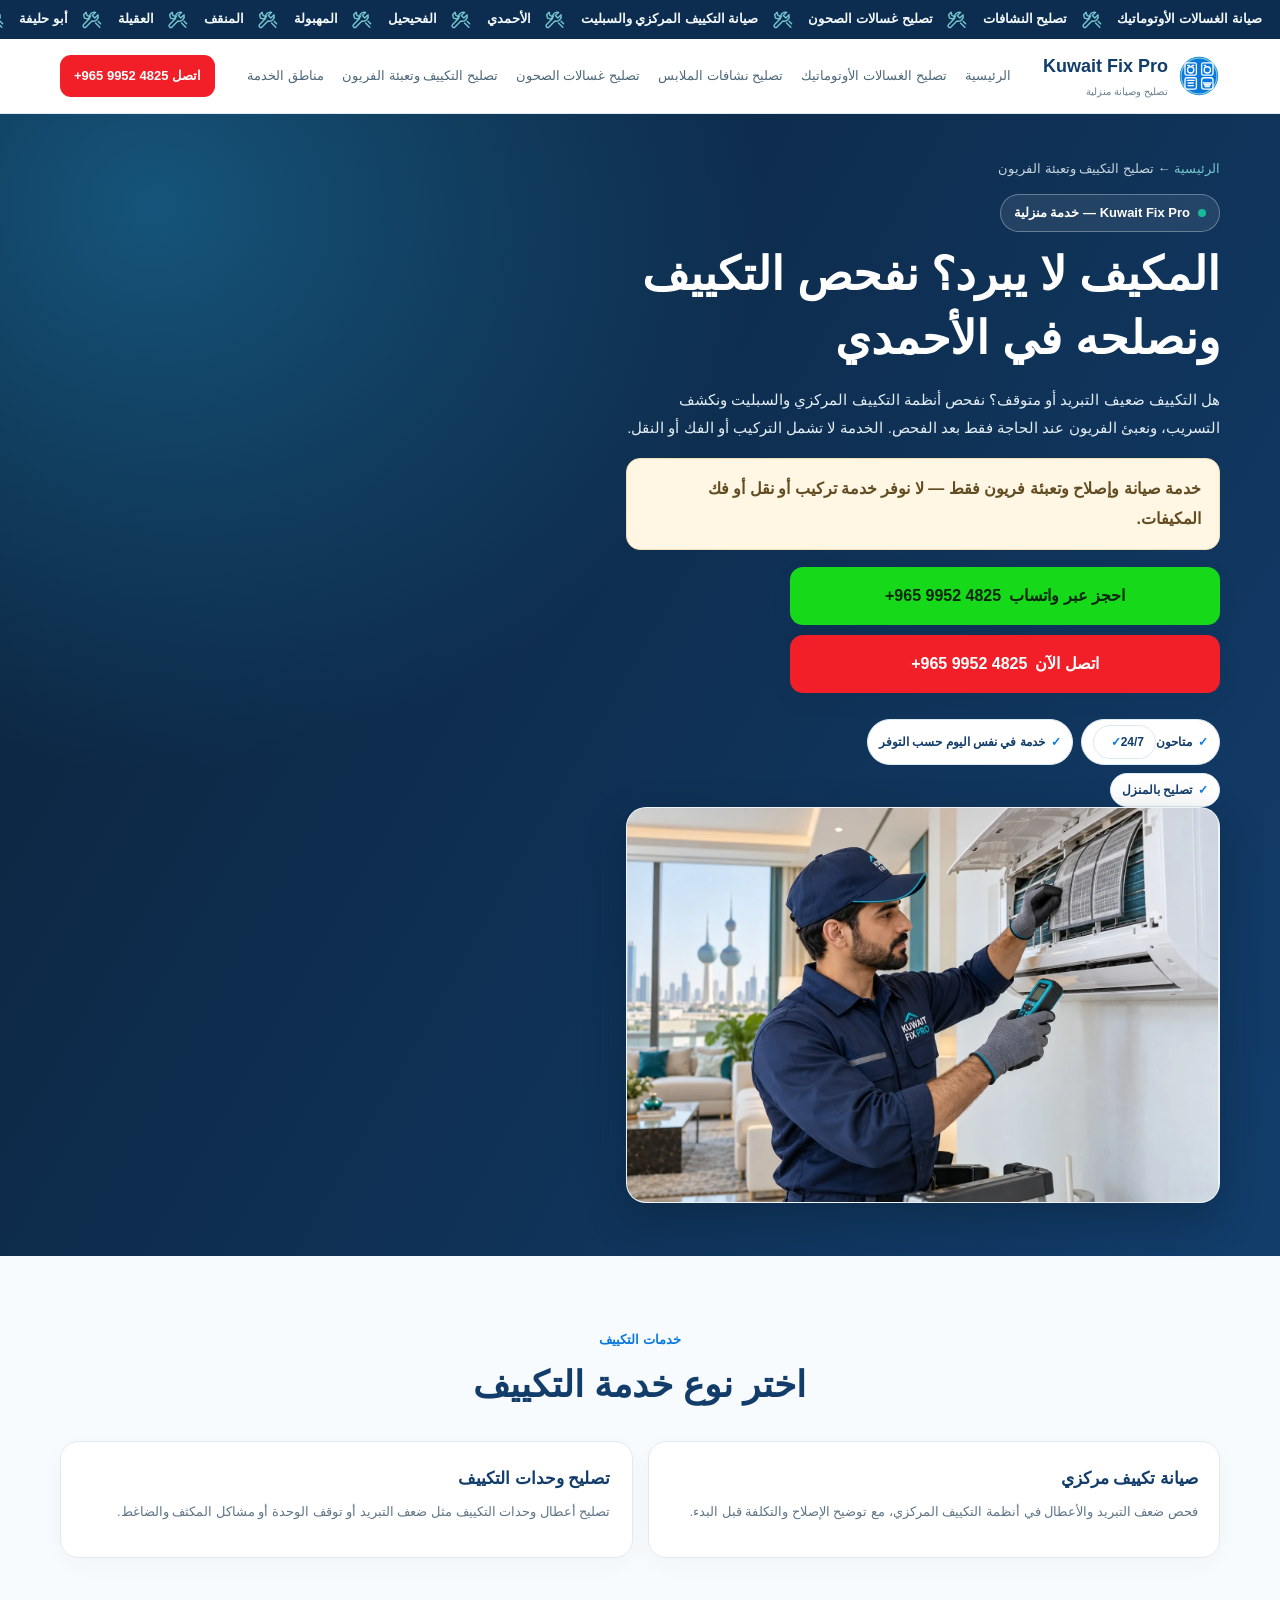
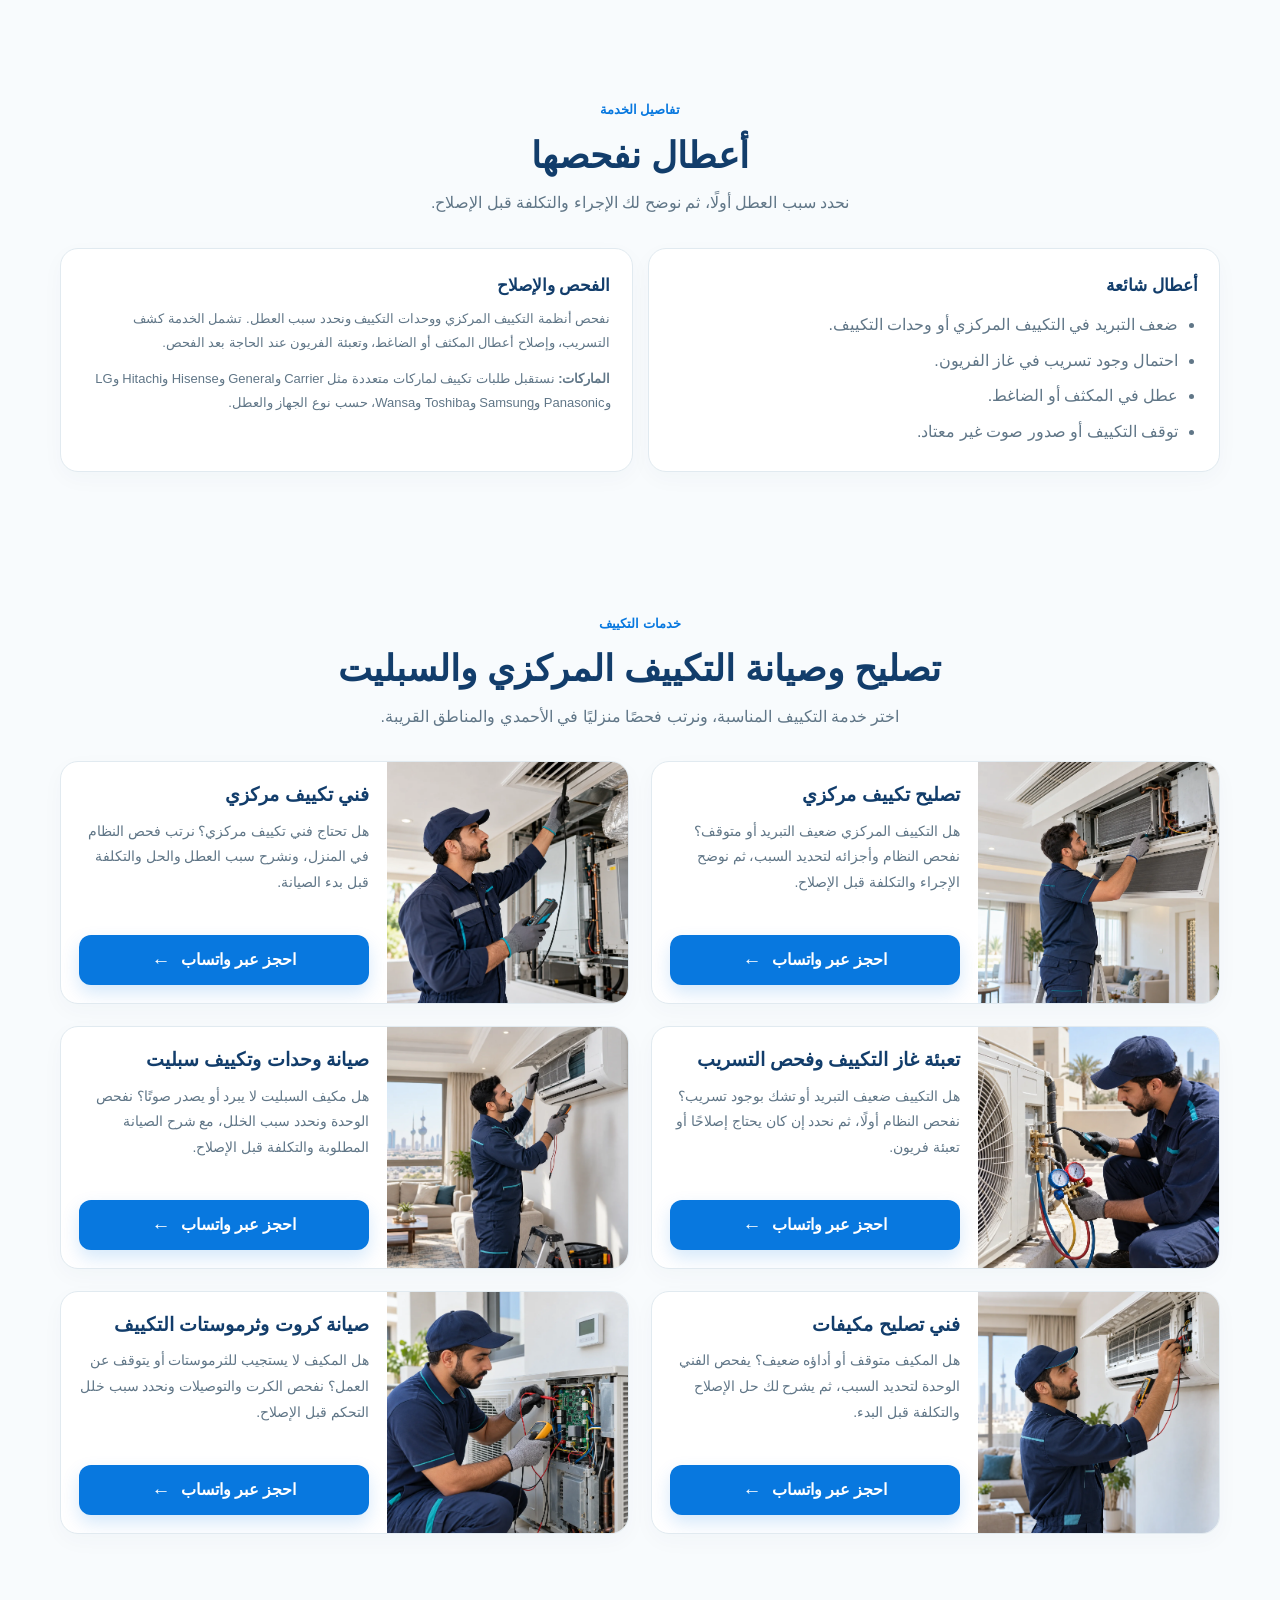
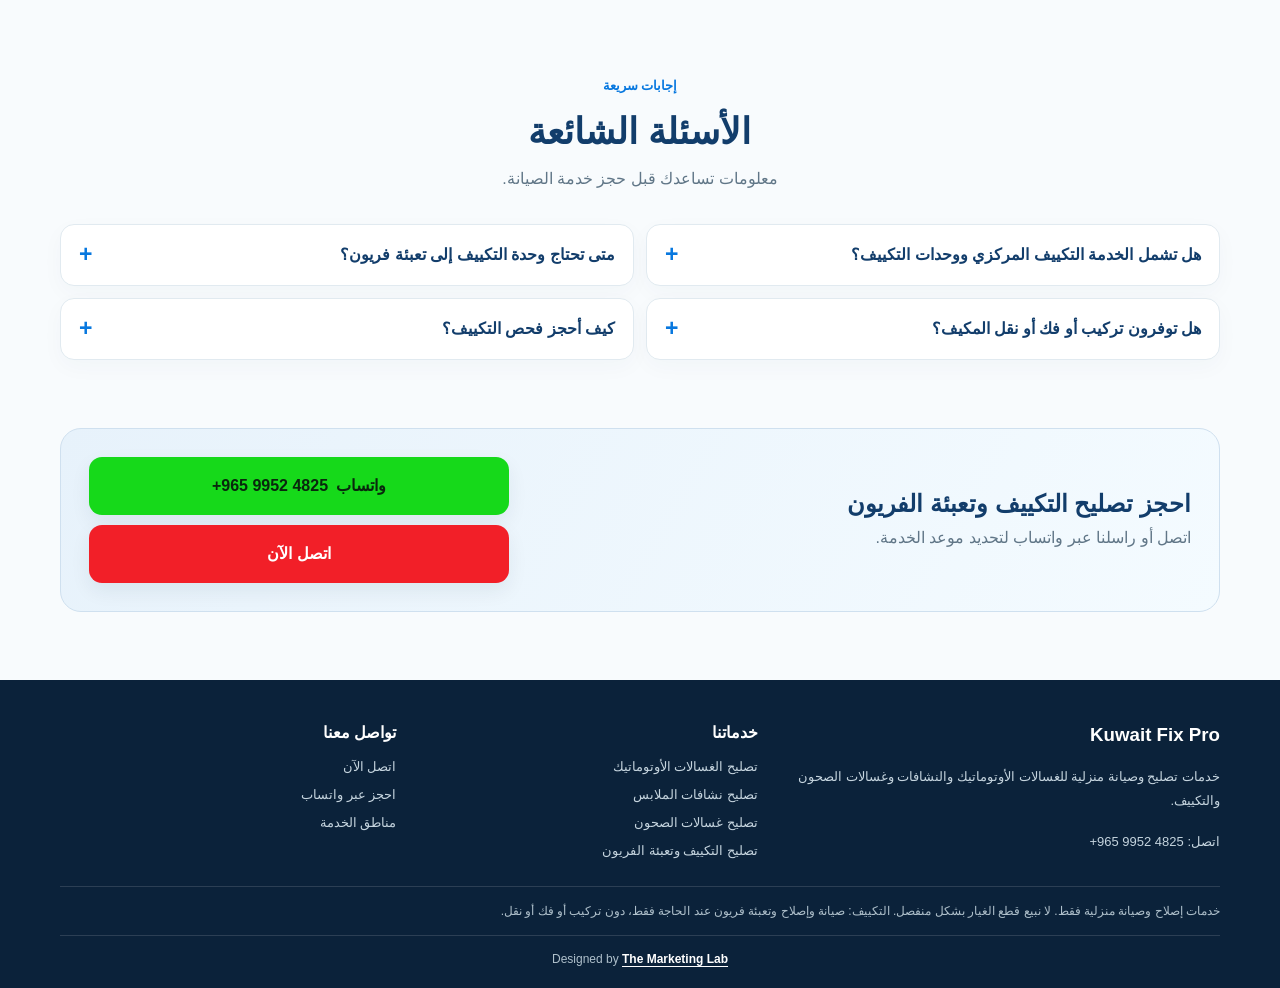
==== commit fab5574d: "Add Google tracking tags" ====
--- a/ac-repair.html
+++ b/ac-repair.html
@@ -1,3 +1,9 @@
-<!doctype html><html lang="ar-KW" dir="rtl"><head><meta charset="utf-8"><meta name="viewport" content="width=device-width, initial-scale=1, minimum-scale=1, maximum-scale=1, user-scalable=no, viewport-fit=cover"><meta name="theme-color" content="#123d6b"><meta name="robots" content="index,follow,max-image-preview:large"><title>صيانة تكييف مركزي وتصليح وحدات في الأحمدي | Kuwait Fix Pro</title><meta name="description" content="المكيف لا يبرد؟ صيانة تكييف مركزي وسبليت في الأحمدي. نفحص العطل والتسريب ونعبئ الفريون عند الحاجة؛ لا نقدم التركيب أو الفك أو النقل."><link rel="canonical" href="https://kuwaitfixpro.com/ac-repair.html"><meta property="og:locale" content="ar_KW"><meta property="og:type" content="website"><meta property="og:site_name" content="Kuwait Fix Pro"><meta property="og:url" content="https://kuwaitfixpro.com/ac-repair.html"><meta property="og:title" content="صيانة تكييف مركزي وتصليح وحدات في الأحمدي | Kuwait Fix Pro"><meta property="og:description" content="المكيف لا يبرد؟ صيانة تكييف مركزي وسبليت في الأحمدي. نفحص العطل والتسريب ونعبئ الفريون عند الحاجة؛ لا نقدم التركيب أو الفك أو النقل."><meta name="twitter:card" content="summary_large_image"><meta name="twitter:title" content="صيانة تكييف مركزي وتصليح وحدات في الأحمدي | Kuwait Fix Pro"><meta name="twitter:description" content="المكيف لا يبرد؟ صيانة تكييف مركزي وسبليت في الأحمدي. نفحص العطل والتسريب ونعبئ الفريون عند الحاجة؛ لا نقدم التركيب أو الفك أو النقل."><script type="application/ld+json">{"@context": "https://schema.org", "@type": "FAQPage", "mainEntity": [{"@type": "Question", "name": "هل تشمل الخدمة التكييف المركزي ووحدات التكييف؟", "acceptedAnswer": {"@type": "Answer", "text": "نعم، نقدم فحص وإصلاح أعطال التكييف المركزي ووحدات التكييف بحسب نوع الجهاز والمشكلة."}}, {"@type": "Question", "name": "متى تحتاج وحدة التكييف إلى تعبئة فريون؟", "acceptedAnswer": {"@type": "Answer", "text": "نبدأ بفحص ضعف التبريد واحتمال وجود تسريب. تتم تعبئة الفريون عند الحاجة بعد الفحص."}}, {"@type": "Question", "name": "هل توفرون تركيب أو فك أو نقل المكيف؟", "acceptedAnswer": {"@type": "Answer", "text": "لا، الخدمة تشمل الصيانة والإصلاح وتعبئة الفريون فقط. لا نوفر تركيب المكيف أو فكه أو نقله."}}, {"@type": "Question", "name": "كيف أحجز فحص التكييف؟", "acceptedAnswer": {"@type": "Answer", "text": "اتصل بنا أو أرسل تفاصيل نوع التكييف والعطل وموقعك عبر واتساب لترتيب موعد الفحص."}}]}</script><link rel="stylesheet" href="style.css"></head><body><div class="topbar"><div class="ticker-viewport" role="region" aria-label="خدمات ومناطق Kuwait Fix Pro"><div class="ticker-track"><div class="ticker-run" dir="rtl"><span class="ticker-item">صيانة الغسالات الأوتوماتيك</span><span class="ticker-separator"><svg viewBox="0 0 28 24" aria-hidden="true"><path d="M17.9 3.3a6.1 6.1 0 0 0-7.5 7.5L3.1 18a2.1 2.1 0 0 0 3 3l7.2-7.2a6.1 6.1 0 0 0 7.5-7.5l-4 4-3.1-3.1z"/><path d="m17.7 16.2 5.2 5.2m-2.1-7.3 3.1 3.1M6.2 3.2l1.1 4.1 4.1 1.1-3 3-4.1-1.1-1.1-4.1z"/></svg></span><span class="ticker-item">تصليح النشافات</span><span class="ticker-separator"><svg viewBox="0 0 28 24" aria-hidden="true"><path d="M17.9 3.3a6.1 6.1 0 0 0-7.5 7.5L3.1 18a2.1 2.1 0 0 0 3 3l7.2-7.2a6.1 6.1 0 0 0 7.5-7.5l-4 4-3.1-3.1z"/><path d="m17.7 16.2 5.2 5.2m-2.1-7.3 3.1 3.1M6.2 3.2l1.1 4.1 4.1 1.1-3 3-4.1-1.1-1.1-4.1z"/></svg></span><span class="ticker-item">تصليح غسالات الصحون</span><span class="ticker-separator"><svg viewBox="0 0 28 24" aria-hidden="true"><path d="M17.9 3.3a6.1 6.1 0 0 0-7.5 7.5L3.1 18a2.1 2.1 0 0 0 3 3l7.2-7.2a6.1 6.1 0 0 0 7.5-7.5l-4 4-3.1-3.1z"/><path d="m17.7 16.2 5.2 5.2m-2.1-7.3 3.1 3.1M6.2 3.2l1.1 4.1 4.1 1.1-3 3-4.1-1.1-1.1-4.1z"/></svg></span><span class="ticker-item">صيانة التكييف المركزي والسبليت</span><span class="ticker-separator"><svg viewBox="0 0 28 24" aria-hidden="true"><path d="M17.9 3.3a6.1 6.1 0 0 0-7.5 7.5L3.1 18a2.1 2.1 0 0 0 3 3l7.2-7.2a6.1 6.1 0 0 0 7.5-7.5l-4 4-3.1-3.1z"/><path d="m17.7 16.2 5.2 5.2m-2.1-7.3 3.1 3.1M6.2 3.2l1.1 4.1 4.1 1.1-3 3-4.1-1.1-1.1-4.1z"/></svg></span><span class="ticker-item">الأحمدي</span><span class="ticker-separator"><svg viewBox="0 0 28 24" aria-hidden="true"><path d="M17.9 3.3a6.1 6.1 0 0 0-7.5 7.5L3.1 18a2.1 2.1 0 0 0 3 3l7.2-7.2a6.1 6.1 0 0 0 7.5-7.5l-4 4-3.1-3.1z"/><path d="m17.7 16.2 5.2 5.2m-2.1-7.3 3.1 3.1M6.2 3.2l1.1 4.1 4.1 1.1-3 3-4.1-1.1-1.1-4.1z"/></svg></span><span class="ticker-item">الفحيحيل</span><span class="ticker-separator"><svg viewBox="0 0 28 24" aria-hidden="true"><path d="M17.9 3.3a6.1 6.1 0 0 0-7.5 7.5L3.1 18a2.1 2.1 0 0 0 3 3l7.2-7.2a6.1 6.1 0 0 0 7.5-7.5l-4 4-3.1-3.1z"/><path d="m17.7 16.2 5.2 5.2m-2.1-7.3 3.1 3.1M6.2 3.2l1.1 4.1 4.1 1.1-3 3-4.1-1.1-1.1-4.1z"/></svg></span><span class="ticker-item">المهبولة</span><span class="ticker-separator"><svg viewBox="0 0 28 24" aria-hidden="true"><path d="M17.9 3.3a6.1 6.1 0 0 0-7.5 7.5L3.1 18a2.1 2.1 0 0 0 3 3l7.2-7.2a6.1 6.1 0 0 0 7.5-7.5l-4 4-3.1-3.1z"/><path d="m17.7 16.2 5.2 5.2m-2.1-7.3 3.1 3.1M6.2 3.2l1.1 4.1 4.1 1.1-3 3-4.1-1.1-1.1-4.1z"/></svg></span><span class="ticker-item">المنقف</span><span class="ticker-separator"><svg viewBox="0 0 28 24" aria-hidden="true"><path d="M17.9 3.3a6.1 6.1 0 0 0-7.5 7.5L3.1 18a2.1 2.1 0 0 0 3 3l7.2-7.2a6.1 6.1 0 0 0 7.5-7.5l-4 4-3.1-3.1z"/><path d="m17.7 16.2 5.2 5.2m-2.1-7.3 3.1 3.1M6.2 3.2l1.1 4.1 4.1 1.1-3 3-4.1-1.1-1.1-4.1z"/></svg></span><span class="ticker-item">العقيلة</span><span class="ticker-separator"><svg viewBox="0 0 28 24" aria-hidden="true"><path d="M17.9 3.3a6.1 6.1 0 0 0-7.5 7.5L3.1 18a2.1 2.1 0 0 0 3 3l7.2-7.2a6.1 6.1 0 0 0 7.5-7.5l-4 4-3.1-3.1z"/><path d="m17.7 16.2 5.2 5.2m-2.1-7.3 3.1 3.1M6.2 3.2l1.1 4.1 4.1 1.1-3 3-4.1-1.1-1.1-4.1z"/></svg></span><span class="ticker-item">أبو حليفة</span><span class="ticker-separator"><svg viewBox="0 0 28 24" aria-hidden="true"><path d="M17.9 3.3a6.1 6.1 0 0 0-7.5 7.5L3.1 18a2.1 2.1 0 0 0 3 3l7.2-7.2a6.1 6.1 0 0 0 7.5-7.5l-4 4-3.1-3.1z"/><path d="m17.7 16.2 5.2 5.2m-2.1-7.3 3.1 3.1M6.2 3.2l1.1 4.1 4.1 1.1-3 3-4.1-1.1-1.1-4.1z"/></svg></span><span class="ticker-item">الفنطاس</span><span class="ticker-separator"><svg viewBox="0 0 28 24" aria-hidden="true"><path d="M17.9 3.3a6.1 6.1 0 0 0-7.5 7.5L3.1 18a2.1 2.1 0 0 0 3 3l7.2-7.2a6.1 6.1 0 0 0 7.5-7.5l-4 4-3.1-3.1z"/><path d="m17.7 16.2 5.2 5.2m-2.1-7.3 3.1 3.1M6.2 3.2l1.1 4.1 4.1 1.1-3 3-4.1-1.1-1.1-4.1z"/></svg></span><span class="ticker-item">صباح السالم</span><span class="ticker-separator"><svg viewBox="0 0 28 24" aria-hidden="true"><path d="M17.9 3.3a6.1 6.1 0 0 0-7.5 7.5L3.1 18a2.1 2.1 0 0 0 3 3l7.2-7.2a6.1 6.1 0 0 0 7.5-7.5l-4 4-3.1-3.1z"/><path d="m17.7 16.2 5.2 5.2m-2.1-7.3 3.1 3.1M6.2 3.2l1.1 4.1 4.1 1.1-3 3-4.1-1.1-1.1-4.1z"/></svg></span><span class="ticker-item">مبارك الكبير</span><span class="ticker-separator"><svg viewBox="0 0 28 24" aria-hidden="true"><path d="M17.9 3.3a6.1 6.1 0 0 0-7.5 7.5L3.1 18a2.1 2.1 0 0 0 3 3l7.2-7.2a6.1 6.1 0 0 0 7.5-7.5l-4 4-3.1-3.1z"/><path d="m17.7 16.2 5.2 5.2m-2.1-7.3 3.1 3.1M6.2 3.2l1.1 4.1 4.1 1.1-3 3-4.1-1.1-1.1-4.1z"/></svg></span><span class="ticker-item">خدمة منزلية</span><span class="ticker-separator"><svg viewBox="0 0 28 24" aria-hidden="true"><path d="M17.9 3.3a6.1 6.1 0 0 0-7.5 7.5L3.1 18a2.1 2.1 0 0 0 3 3l7.2-7.2a6.1 6.1 0 0 0 7.5-7.5l-4 4-3.1-3.1z"/><path d="m17.7 16.2 5.2 5.2m-2.1-7.3 3.1 3.1M6.2 3.2l1.1 4.1 4.1 1.1-3 3-4.1-1.1-1.1-4.1z"/></svg></span><span class="ticker-item">متاحون 24/7</span><span class="ticker-separator"><svg viewBox="0 0 28 24" aria-hidden="true"><path d="M17.9 3.3a6.1 6.1 0 0 0-7.5 7.5L3.1 18a2.1 2.1 0 0 0 3 3l7.2-7.2a6.1 6.1 0 0 0 7.5-7.5l-4 4-3.1-3.1z"/><path d="m17.7 16.2 5.2 5.2m-2.1-7.3 3.1 3.1M6.2 3.2l1.1 4.1 4.1 1.1-3 3-4.1-1.1-1.1-4.1z"/></svg></span><span class="ticker-item">خدمة في نفس اليوم حسب التوفر</span><span class="ticker-separator"><svg viewBox="0 0 28 24" aria-hidden="true"><path d="M17.9 3.3a6.1 6.1 0 0 0-7.5 7.5L3.1 18a2.1 2.1 0 0 0 3 3l7.2-7.2a6.1 6.1 0 0 0 7.5-7.5l-4 4-3.1-3.1z"/><path d="m17.7 16.2 5.2 5.2m-2.1-7.3 3.1 3.1M6.2 3.2l1.1 4.1 4.1 1.1-3 3-4.1-1.1-1.1-4.1z"/></svg></span><span class="ticker-item">نوضح التكلفة قبل الإصلاح</span><span class="ticker-separator"><svg viewBox="0 0 28 24" aria-hidden="true"><path d="M17.9 3.3a6.1 6.1 0 0 0-7.5 7.5L3.1 18a2.1 2.1 0 0 0 3 3l7.2-7.2a6.1 6.1 0 0 0 7.5-7.5l-4 4-3.1-3.1z"/><path d="m17.7 16.2 5.2 5.2m-2.1-7.3 3.1 3.1M6.2 3.2l1.1 4.1 4.1 1.1-3 3-4.1-1.1-1.1-4.1z"/></svg></span></div><div class="ticker-run" dir="rtl" aria-hidden="true"><span class="ticker-item">صيانة الغسالات الأوتوماتيك</span><span class="ticker-separator"><svg viewBox="0 0 28 24" aria-hidden="true"><path d="M17.9 3.3a6.1 6.1 0 0 0-7.5 7.5L3.1 18a2.1 2.1 0 0 0 3 3l7.2-7.2a6.1 6.1 0 0 0 7.5-7.5l-4 4-3.1-3.1z"/><path d="m17.7 16.2 5.2 5.2m-2.1-7.3 3.1 3.1M6.2 3.2l1.1 4.1 4.1 1.1-3 3-4.1-1.1-1.1-4.1z"/></svg></span><span class="ticker-item">تصليح النشافات</span><span class="ticker-separator"><svg viewBox="0 0 28 24" aria-hidden="true"><path d="M17.9 3.3a6.1 6.1 0 0 0-7.5 7.5L3.1 18a2.1 2.1 0 0 0 3 3l7.2-7.2a6.1 6.1 0 0 0 7.5-7.5l-4 4-3.1-3.1z"/><path d="m17.7 16.2 5.2 5.2m-2.1-7.3 3.1 3.1M6.2 3.2l1.1 4.1 4.1 1.1-3 3-4.1-1.1-1.1-4.1z"/></svg></span><span class="ticker-item">تصليح غسالات الصحون</span><span class="ticker-separator"><svg viewBox="0 0 28 24" aria-hidden="true"><path d="M17.9 3.3a6.1 6.1 0 0 0-7.5 7.5L3.1 18a2.1 2.1 0 0 0 3 3l7.2-7.2a6.1 6.1 0 0 0 7.5-7.5l-4 4-3.1-3.1z"/><path d="m17.7 16.2 5.2 5.2m-2.1-7.3 3.1 3.1M6.2 3.2l1.1 4.1 4.1 1.1-3 3-4.1-1.1-1.1-4.1z"/></svg></span><span class="ticker-item">صيانة التكييف المركزي والسبليت</span><span class="ticker-separator"><svg viewBox="0 0 28 24" aria-hidden="true"><path d="M17.9 3.3a6.1 6.1 0 0 0-7.5 7.5L3.1 18a2.1 2.1 0 0 0 3 3l7.2-7.2a6.1 6.1 0 0 0 7.5-7.5l-4 4-3.1-3.1z"/><path d="m17.7 16.2 5.2 5.2m-2.1-7.3 3.1 3.1M6.2 3.2l1.1 4.1 4.1 1.1-3 3-4.1-1.1-1.1-4.1z"/></svg></span><span class="ticker-item">الأحمدي</span><span class="ticker-separator"><svg viewBox="0 0 28 24" aria-hidden="true"><path d="M17.9 3.3a6.1 6.1 0 0 0-7.5 7.5L3.1 18a2.1 2.1 0 0 0 3 3l7.2-7.2a6.1 6.1 0 0 0 7.5-7.5l-4 4-3.1-3.1z"/><path d="m17.7 16.2 5.2 5.2m-2.1-7.3 3.1 3.1M6.2 3.2l1.1 4.1 4.1 1.1-3 3-4.1-1.1-1.1-4.1z"/></svg></span><span class="ticker-item">الفحيحيل</span><span class="ticker-separator"><svg viewBox="0 0 28 24" aria-hidden="true"><path d="M17.9 3.3a6.1 6.1 0 0 0-7.5 7.5L3.1 18a2.1 2.1 0 0 0 3 3l7.2-7.2a6.1 6.1 0 0 0 7.5-7.5l-4 4-3.1-3.1z"/><path d="m17.7 16.2 5.2 5.2m-2.1-7.3 3.1 3.1M6.2 3.2l1.1 4.1 4.1 1.1-3 3-4.1-1.1-1.1-4.1z"/></svg></span><span class="ticker-item">المهبولة</span><span class="ticker-separator"><svg viewBox="0 0 28 24" aria-hidden="true"><path d="M17.9 3.3a6.1 6.1 0 0 0-7.5 7.5L3.1 18a2.1 2.1 0 0 0 3 3l7.2-7.2a6.1 6.1 0 0 0 7.5-7.5l-4 4-3.1-3.1z"/><path d="m17.7 16.2 5.2 5.2m-2.1-7.3 3.1 3.1M6.2 3.2l1.1 4.1 4.1 1.1-3 3-4.1-1.1-1.1-4.1z"/></svg></span><span class="ticker-item">المنقف</span><span class="ticker-separator"><svg viewBox="0 0 28 24" aria-hidden="true"><path d="M17.9 3.3a6.1 6.1 0 0 0-7.5 7.5L3.1 18a2.1 2.1 0 0 0 3 3l7.2-7.2a6.1 6.1 0 0 0 7.5-7.5l-4 4-3.1-3.1z"/><path d="m17.7 16.2 5.2 5.2m-2.1-7.3 3.1 3.1M6.2 3.2l1.1 4.1 4.1 1.1-3 3-4.1-1.1-1.1-4.1z"/></svg></span><span class="ticker-item">العقيلة</span><span class="ticker-separator"><svg viewBox="0 0 28 24" aria-hidden="true"><path d="M17.9 3.3a6.1 6.1 0 0 0-7.5 7.5L3.1 18a2.1 2.1 0 0 0 3 3l7.2-7.2a6.1 6.1 0 0 0 7.5-7.5l-4 4-3.1-3.1z"/><path d="m17.7 16.2 5.2 5.2m-2.1-7.3 3.1 3.1M6.2 3.2l1.1 4.1 4.1 1.1-3 3-4.1-1.1-1.1-4.1z"/></svg></span><span class="ticker-item">أبو حليفة</span><span class="ticker-separator"><svg viewBox="0 0 28 24" aria-hidden="true"><path d="M17.9 3.3a6.1 6.1 0 0 0-7.5 7.5L3.1 18a2.1 2.1 0 0 0 3 3l7.2-7.2a6.1 6.1 0 0 0 7.5-7.5l-4 4-3.1-3.1z"/><path d="m17.7 16.2 5.2 5.2m-2.1-7.3 3.1 3.1M6.2 3.2l1.1 4.1 4.1 1.1-3 3-4.1-1.1-1.1-4.1z"/></svg></span><span class="ticker-item">الفنطاس</span><span class="ticker-separator"><svg viewBox="0 0 28 24" aria-hidden="true"><path d="M17.9 3.3a6.1 6.1 0 0 0-7.5 7.5L3.1 18a2.1 2.1 0 0 0 3 3l7.2-7.2a6.1 6.1 0 0 0 7.5-7.5l-4 4-3.1-3.1z"/><path d="m17.7 16.2 5.2 5.2m-2.1-7.3 3.1 3.1M6.2 3.2l1.1 4.1 4.1 1.1-3 3-4.1-1.1-1.1-4.1z"/></svg></span><span class="ticker-item">صباح السالم</span><span class="ticker-separator"><svg viewBox="0 0 28 24" aria-hidden="true"><path d="M17.9 3.3a6.1 6.1 0 0 0-7.5 7.5L3.1 18a2.1 2.1 0 0 0 3 3l7.2-7.2a6.1 6.1 0 0 0 7.5-7.5l-4 4-3.1-3.1z"/><path d="m17.7 16.2 5.2 5.2m-2.1-7.3 3.1 3.1M6.2 3.2l1.1 4.1 4.1 1.1-3 3-4.1-1.1-1.1-4.1z"/></svg></span><span class="ticker-item">مبارك الكبير</span><span class="ticker-separator"><svg viewBox="0 0 28 24" aria-hidden="true"><path d="M17.9 3.3a6.1 6.1 0 0 0-7.5 7.5L3.1 18a2.1 2.1 0 0 0 3 3l7.2-7.2a6.1 6.1 0 0 0 7.5-7.5l-4 4-3.1-3.1z"/><path d="m17.7 16.2 5.2 5.2m-2.1-7.3 3.1 3.1M6.2 3.2l1.1 4.1 4.1 1.1-3 3-4.1-1.1-1.1-4.1z"/></svg></span><span class="ticker-item">خدمة منزلية</span><span class="ticker-separator"><svg viewBox="0 0 28 24" aria-hidden="true"><path d="M17.9 3.3a6.1 6.1 0 0 0-7.5 7.5L3.1 18a2.1 2.1 0 0 0 3 3l7.2-7.2a6.1 6.1 0 0 0 7.5-7.5l-4 4-3.1-3.1z"/><path d="m17.7 16.2 5.2 5.2m-2.1-7.3 3.1 3.1M6.2 3.2l1.1 4.1 4.1 1.1-3 3-4.1-1.1-1.1-4.1z"/></svg></span><span class="ticker-item">متاحون 24/7</span><span class="ticker-separator"><svg viewBox="0 0 28 24" aria-hidden="true"><path d="M17.9 3.3a6.1 6.1 0 0 0-7.5 7.5L3.1 18a2.1 2.1 0 0 0 3 3l7.2-7.2a6.1 6.1 0 0 0 7.5-7.5l-4 4-3.1-3.1z"/><path d="m17.7 16.2 5.2 5.2m-2.1-7.3 3.1 3.1M6.2 3.2l1.1 4.1 4.1 1.1-3 3-4.1-1.1-1.1-4.1z"/></svg></span><span class="ticker-item">خدمة في نفس اليوم حسب التوفر</span><span class="ticker-separator"><svg viewBox="0 0 28 24" aria-hidden="true"><path d="M17.9 3.3a6.1 6.1 0 0 0-7.5 7.5L3.1 18a2.1 2.1 0 0 0 3 3l7.2-7.2a6.1 6.1 0 0 0 7.5-7.5l-4 4-3.1-3.1z"/><path d="m17.7 16.2 5.2 5.2m-2.1-7.3 3.1 3.1M6.2 3.2l1.1 4.1 4.1 1.1-3 3-4.1-1.1-1.1-4.1z"/></svg></span><span class="ticker-item">نوضح التكلفة قبل الإصلاح</span><span class="ticker-separator"><svg viewBox="0 0 28 24" aria-hidden="true"><path d="M17.9 3.3a6.1 6.1 0 0 0-7.5 7.5L3.1 18a2.1 2.1 0 0 0 3 3l7.2-7.2a6.1 6.1 0 0 0 7.5-7.5l-4 4-3.1-3.1z"/><path d="m17.7 16.2 5.2 5.2m-2.1-7.3 3.1 3.1M6.2 3.2l1.1 4.1 4.1 1.1-3 3-4.1-1.1-1.1-4.1z"/></svg></span></div></div></div></div><header class="header"><div class="wrap head"><a class="brand" href="index.html"><span class="brandmark"><svg viewBox="0 0 48 48" role="img" aria-label="أجهزة الصيانة الأربعة"><circle cx="24" cy="24" r="22" fill="#0878df"/><circle cx="24" cy="24" r="20.5" fill="none" stroke="#75c5cf" stroke-width="1.5"/><g fill="none" stroke="#fff" stroke-width="1.5" stroke-linecap="round" stroke-linejoin="round"><rect x="8" y="9" width="13" height="14" rx="2"/><path d="M11 12h2m3 0h2"/><circle cx="14.5" cy="17" r="3.6"/><rect x="27" y="9" width="13" height="14" rx="2"/><path d="M30 12h1.5"/><circle cx="33.5" cy="17" r="3.6"/><rect x="8" y="26" width="13" height="13" rx="2"/><path d="M10.5 29h8m-7 3h6m-6 3h6"/><path d="M27 29q0-3 3-3h7q3 0 3 3v7q0 3-3 3h-7q-3 0-3-3z"/><path d="M29 32h9m-8 2h7m-6 2h5"/></g></svg></span><span>Kuwait Fix Pro<small style="display:block;font-size:10px;color:#6b8190;font-weight:500">تصليح وصيانة منزلية</small></span></a><nav class="nav"><a href="index.html">الرئيسية</a><a href="washing-machine-repair.html">تصليح الغسالات الأوتوماتيك</a><a href="dryer-repair.html">تصليح نشافات الملابس</a><a href="dishwasher-repair.html">تصليح غسالات الصحون</a><a href="ac-repair.html">تصليح التكييف وتعبئة الفريون</a><a href="index.html#areas">مناطق الخدمة</a></nav><a class="head-cta" href="tel:+96599524825">اتصل <span class="ltr" dir="ltr">+965 9952 4825</span></a></div></header><main><section class="service-hero"><div class="wrap service-hero-grid"><div><div class="breadcrumb"><a href="index.html">الرئيسية</a> ← تصليح التكييف وتعبئة الفريون</div><span class="eyebrow"><i class="dot"></i> Kuwait Fix Pro — خدمة منزلية</span><h1>المكيف لا يبرد؟ نفحص التكييف ونصلحه في الأحمدي</h1><p>هل التكييف ضعيف التبريد أو متوقف؟ نفحص أنظمة التكييف المركزي والسبليت ونكشف التسريب، ونعبئ الفريون عند الحاجة فقط بعد الفحص. الخدمة لا تشمل التركيب أو الفك أو النقل.</p><div class="warning">خدمة صيانة وإصلاح وتعبئة فريون فقط — لا نوفر خدمة تركيب أو نقل أو فك المكيفات.</div><div class="actions"><a class="btn btn-wa" href="https://wa.me/96599524825">احجز عبر واتساب <span class="ltr" dir="ltr">+965 9952 4825</span></a><a class="btn btn-call" href="tel:+96599524825">اتصل الآن <span class="ltr" dir="ltr">+965 9952 4825</span></a><div class="benefits service-benefits"><span>متاحون <span dir="ltr">24/7</span></span><span>خدمة في نفس اليوم حسب التوفر</span><span>تصليح بالمنزل</span></div></div><div><img class="service-image" src="assets/ac-service.webp" alt="تصليح التكييف وتعبئة الفريون — صيانة منزلية" title="تصليح التكييف وتعبئة الفريون — صيانة منزلية"></div></div></section><section class="section"><div class="wrap"><div class="section-head"><span class="kicker">خدمات التكييف</span><h2>اختر نوع خدمة التكييف</h2></div><div class="detail-grid"><article class="card"><h3>صيانة تكييف مركزي</h3><p>فحص ضعف التبريد والأعطال في أنظمة التكييف المركزي، مع توضيح الإصلاح والتكلفة قبل البدء.</p></article><article class="card"><h3>تصليح وحدات التكييف</h3><p>تصليح أعطال وحدات التكييف مثل ضعف التبريد أو توقف الوحدة أو مشاكل المكثف والضاغط.</p></article></div></div></section>
+<!doctype html><html lang="ar-KW" dir="rtl"><head><!-- Google Tag Manager -->
+<script>(function(w,d,s,l,i){w[l]=w[l]||[];w[l].push({"gtm.start":new Date().getTime(),event:"gtm.js"});var f=d.getElementsByTagName(s)[0],j=d.createElement(s),dl=l!=="dataLayer"?"&l="+l:"";j.async=true;j.src="https://www.googletagmanager.com/gtm.js?id="+i+dl;f.parentNode.insertBefore(j,f);})(window,document,"script","dataLayer","GTM-T76RTGN5");</script>
+<!-- End Google Tag Manager --><script async src="https://www.googletagmanager.com/gtag/js?id=AW-16918937818"></script>
+<script>window.dataLayer=window.dataLayer||[];function gtag(){dataLayer.push(arguments);}gtag("js",new Date());gtag("config","AW-16918937818");</script>
+<meta charset="utf-8"><meta name="viewport" content="width=device-width, initial-scale=1, minimum-scale=1, maximum-scale=1, user-scalable=no, viewport-fit=cover"><meta name="theme-color" content="#123d6b"><meta name="robots" content="index,follow,max-image-preview:large"><title>صيانة تكييف مركزي وتصليح وحدات في الأحمدي | Kuwait Fix Pro</title><meta name="description" content="المكيف لا يبرد؟ صيانة تكييف مركزي وسبليت في الأحمدي. نفحص العطل والتسريب ونعبئ الفريون عند الحاجة؛ لا نقدم التركيب أو الفك أو النقل."><link rel="canonical" href="https://kuwaitfixpro.com/ac-repair.html"><meta property="og:locale" content="ar_KW"><meta property="og:type" content="website"><meta property="og:site_name" content="Kuwait Fix Pro"><meta property="og:url" content="https://kuwaitfixpro.com/ac-repair.html"><meta property="og:title" content="صيانة تكييف مركزي وتصليح وحدات في الأحمدي | Kuwait Fix Pro"><meta property="og:description" content="المكيف لا يبرد؟ صيانة تكييف مركزي وسبليت في الأحمدي. نفحص العطل والتسريب ونعبئ الفريون عند الحاجة؛ لا نقدم التركيب أو الفك أو النقل."><meta name="twitter:card" content="summary_large_image"><meta name="twitter:title" content="صيانة تكييف مركزي وتصليح وحدات في الأحمدي | Kuwait Fix Pro"><meta name="twitter:description" content="المكيف لا يبرد؟ صيانة تكييف مركزي وسبليت في الأحمدي. نفحص العطل والتسريب ونعبئ الفريون عند الحاجة؛ لا نقدم التركيب أو الفك أو النقل."><script type="application/ld+json">{"@context": "https://schema.org", "@type": "FAQPage", "mainEntity": [{"@type": "Question", "name": "هل تشمل الخدمة التكييف المركزي ووحدات التكييف؟", "acceptedAnswer": {"@type": "Answer", "text": "نعم، نقدم فحص وإصلاح أعطال التكييف المركزي ووحدات التكييف بحسب نوع الجهاز والمشكلة."}}, {"@type": "Question", "name": "متى تحتاج وحدة التكييف إلى تعبئة فريون؟", "acceptedAnswer": {"@type": "Answer", "text": "نبدأ بفحص ضعف التبريد واحتمال وجود تسريب. تتم تعبئة الفريون عند الحاجة بعد الفحص."}}, {"@type": "Question", "name": "هل توفرون تركيب أو فك أو نقل المكيف؟", "acceptedAnswer": {"@type": "Answer", "text": "لا، الخدمة تشمل الصيانة والإصلاح وتعبئة الفريون فقط. لا نوفر تركيب المكيف أو فكه أو نقله."}}, {"@type": "Question", "name": "كيف أحجز فحص التكييف؟", "acceptedAnswer": {"@type": "Answer", "text": "اتصل بنا أو أرسل تفاصيل نوع التكييف والعطل وموقعك عبر واتساب لترتيب موعد الفحص."}}]}</script><link rel="stylesheet" href="style.css"></head><body><!-- Google Tag Manager (noscript) -->
+<noscript><iframe src="https://www.googletagmanager.com/ns.html?id=GTM-T76RTGN5" height="0" width="0" style="display:none;visibility:hidden"></iframe></noscript>
+<!-- End Google Tag Manager (noscript) --><div class="topbar"><div class="ticker-viewport" role="region" aria-label="خدمات ومناطق Kuwait Fix Pro"><div class="ticker-track"><div class="ticker-run" dir="rtl"><span class="ticker-item">صيانة الغسالات الأوتوماتيك</span><span class="ticker-separator"><svg viewBox="0 0 28 24" aria-hidden="true"><path d="M17.9 3.3a6.1 6.1 0 0 0-7.5 7.5L3.1 18a2.1 2.1 0 0 0 3 3l7.2-7.2a6.1 6.1 0 0 0 7.5-7.5l-4 4-3.1-3.1z"/><path d="m17.7 16.2 5.2 5.2m-2.1-7.3 3.1 3.1M6.2 3.2l1.1 4.1 4.1 1.1-3 3-4.1-1.1-1.1-4.1z"/></svg></span><span class="ticker-item">تصليح النشافات</span><span class="ticker-separator"><svg viewBox="0 0 28 24" aria-hidden="true"><path d="M17.9 3.3a6.1 6.1 0 0 0-7.5 7.5L3.1 18a2.1 2.1 0 0 0 3 3l7.2-7.2a6.1 6.1 0 0 0 7.5-7.5l-4 4-3.1-3.1z"/><path d="m17.7 16.2 5.2 5.2m-2.1-7.3 3.1 3.1M6.2 3.2l1.1 4.1 4.1 1.1-3 3-4.1-1.1-1.1-4.1z"/></svg></span><span class="ticker-item">تصليح غسالات الصحون</span><span class="ticker-separator"><svg viewBox="0 0 28 24" aria-hidden="true"><path d="M17.9 3.3a6.1 6.1 0 0 0-7.5 7.5L3.1 18a2.1 2.1 0 0 0 3 3l7.2-7.2a6.1 6.1 0 0 0 7.5-7.5l-4 4-3.1-3.1z"/><path d="m17.7 16.2 5.2 5.2m-2.1-7.3 3.1 3.1M6.2 3.2l1.1 4.1 4.1 1.1-3 3-4.1-1.1-1.1-4.1z"/></svg></span><span class="ticker-item">صيانة التكييف المركزي والسبليت</span><span class="ticker-separator"><svg viewBox="0 0 28 24" aria-hidden="true"><path d="M17.9 3.3a6.1 6.1 0 0 0-7.5 7.5L3.1 18a2.1 2.1 0 0 0 3 3l7.2-7.2a6.1 6.1 0 0 0 7.5-7.5l-4 4-3.1-3.1z"/><path d="m17.7 16.2 5.2 5.2m-2.1-7.3 3.1 3.1M6.2 3.2l1.1 4.1 4.1 1.1-3 3-4.1-1.1-1.1-4.1z"/></svg></span><span class="ticker-item">الأحمدي</span><span class="ticker-separator"><svg viewBox="0 0 28 24" aria-hidden="true"><path d="M17.9 3.3a6.1 6.1 0 0 0-7.5 7.5L3.1 18a2.1 2.1 0 0 0 3 3l7.2-7.2a6.1 6.1 0 0 0 7.5-7.5l-4 4-3.1-3.1z"/><path d="m17.7 16.2 5.2 5.2m-2.1-7.3 3.1 3.1M6.2 3.2l1.1 4.1 4.1 1.1-3 3-4.1-1.1-1.1-4.1z"/></svg></span><span class="ticker-item">الفحيحيل</span><span class="ticker-separator"><svg viewBox="0 0 28 24" aria-hidden="true"><path d="M17.9 3.3a6.1 6.1 0 0 0-7.5 7.5L3.1 18a2.1 2.1 0 0 0 3 3l7.2-7.2a6.1 6.1 0 0 0 7.5-7.5l-4 4-3.1-3.1z"/><path d="m17.7 16.2 5.2 5.2m-2.1-7.3 3.1 3.1M6.2 3.2l1.1 4.1 4.1 1.1-3 3-4.1-1.1-1.1-4.1z"/></svg></span><span class="ticker-item">المهبولة</span><span class="ticker-separator"><svg viewBox="0 0 28 24" aria-hidden="true"><path d="M17.9 3.3a6.1 6.1 0 0 0-7.5 7.5L3.1 18a2.1 2.1 0 0 0 3 3l7.2-7.2a6.1 6.1 0 0 0 7.5-7.5l-4 4-3.1-3.1z"/><path d="m17.7 16.2 5.2 5.2m-2.1-7.3 3.1 3.1M6.2 3.2l1.1 4.1 4.1 1.1-3 3-4.1-1.1-1.1-4.1z"/></svg></span><span class="ticker-item">المنقف</span><span class="ticker-separator"><svg viewBox="0 0 28 24" aria-hidden="true"><path d="M17.9 3.3a6.1 6.1 0 0 0-7.5 7.5L3.1 18a2.1 2.1 0 0 0 3 3l7.2-7.2a6.1 6.1 0 0 0 7.5-7.5l-4 4-3.1-3.1z"/><path d="m17.7 16.2 5.2 5.2m-2.1-7.3 3.1 3.1M6.2 3.2l1.1 4.1 4.1 1.1-3 3-4.1-1.1-1.1-4.1z"/></svg></span><span class="ticker-item">العقيلة</span><span class="ticker-separator"><svg viewBox="0 0 28 24" aria-hidden="true"><path d="M17.9 3.3a6.1 6.1 0 0 0-7.5 7.5L3.1 18a2.1 2.1 0 0 0 3 3l7.2-7.2a6.1 6.1 0 0 0 7.5-7.5l-4 4-3.1-3.1z"/><path d="m17.7 16.2 5.2 5.2m-2.1-7.3 3.1 3.1M6.2 3.2l1.1 4.1 4.1 1.1-3 3-4.1-1.1-1.1-4.1z"/></svg></span><span class="ticker-item">أبو حليفة</span><span class="ticker-separator"><svg viewBox="0 0 28 24" aria-hidden="true"><path d="M17.9 3.3a6.1 6.1 0 0 0-7.5 7.5L3.1 18a2.1 2.1 0 0 0 3 3l7.2-7.2a6.1 6.1 0 0 0 7.5-7.5l-4 4-3.1-3.1z"/><path d="m17.7 16.2 5.2 5.2m-2.1-7.3 3.1 3.1M6.2 3.2l1.1 4.1 4.1 1.1-3 3-4.1-1.1-1.1-4.1z"/></svg></span><span class="ticker-item">الفنطاس</span><span class="ticker-separator"><svg viewBox="0 0 28 24" aria-hidden="true"><path d="M17.9 3.3a6.1 6.1 0 0 0-7.5 7.5L3.1 18a2.1 2.1 0 0 0 3 3l7.2-7.2a6.1 6.1 0 0 0 7.5-7.5l-4 4-3.1-3.1z"/><path d="m17.7 16.2 5.2 5.2m-2.1-7.3 3.1 3.1M6.2 3.2l1.1 4.1 4.1 1.1-3 3-4.1-1.1-1.1-4.1z"/></svg></span><span class="ticker-item">صباح السالم</span><span class="ticker-separator"><svg viewBox="0 0 28 24" aria-hidden="true"><path d="M17.9 3.3a6.1 6.1 0 0 0-7.5 7.5L3.1 18a2.1 2.1 0 0 0 3 3l7.2-7.2a6.1 6.1 0 0 0 7.5-7.5l-4 4-3.1-3.1z"/><path d="m17.7 16.2 5.2 5.2m-2.1-7.3 3.1 3.1M6.2 3.2l1.1 4.1 4.1 1.1-3 3-4.1-1.1-1.1-4.1z"/></svg></span><span class="ticker-item">مبارك الكبير</span><span class="ticker-separator"><svg viewBox="0 0 28 24" aria-hidden="true"><path d="M17.9 3.3a6.1 6.1 0 0 0-7.5 7.5L3.1 18a2.1 2.1 0 0 0 3 3l7.2-7.2a6.1 6.1 0 0 0 7.5-7.5l-4 4-3.1-3.1z"/><path d="m17.7 16.2 5.2 5.2m-2.1-7.3 3.1 3.1M6.2 3.2l1.1 4.1 4.1 1.1-3 3-4.1-1.1-1.1-4.1z"/></svg></span><span class="ticker-item">خدمة منزلية</span><span class="ticker-separator"><svg viewBox="0 0 28 24" aria-hidden="true"><path d="M17.9 3.3a6.1 6.1 0 0 0-7.5 7.5L3.1 18a2.1 2.1 0 0 0 3 3l7.2-7.2a6.1 6.1 0 0 0 7.5-7.5l-4 4-3.1-3.1z"/><path d="m17.7 16.2 5.2 5.2m-2.1-7.3 3.1 3.1M6.2 3.2l1.1 4.1 4.1 1.1-3 3-4.1-1.1-1.1-4.1z"/></svg></span><span class="ticker-item">متاحون 24/7</span><span class="ticker-separator"><svg viewBox="0 0 28 24" aria-hidden="true"><path d="M17.9 3.3a6.1 6.1 0 0 0-7.5 7.5L3.1 18a2.1 2.1 0 0 0 3 3l7.2-7.2a6.1 6.1 0 0 0 7.5-7.5l-4 4-3.1-3.1z"/><path d="m17.7 16.2 5.2 5.2m-2.1-7.3 3.1 3.1M6.2 3.2l1.1 4.1 4.1 1.1-3 3-4.1-1.1-1.1-4.1z"/></svg></span><span class="ticker-item">خدمة في نفس اليوم حسب التوفر</span><span class="ticker-separator"><svg viewBox="0 0 28 24" aria-hidden="true"><path d="M17.9 3.3a6.1 6.1 0 0 0-7.5 7.5L3.1 18a2.1 2.1 0 0 0 3 3l7.2-7.2a6.1 6.1 0 0 0 7.5-7.5l-4 4-3.1-3.1z"/><path d="m17.7 16.2 5.2 5.2m-2.1-7.3 3.1 3.1M6.2 3.2l1.1 4.1 4.1 1.1-3 3-4.1-1.1-1.1-4.1z"/></svg></span><span class="ticker-item">نوضح التكلفة قبل الإصلاح</span><span class="ticker-separator"><svg viewBox="0 0 28 24" aria-hidden="true"><path d="M17.9 3.3a6.1 6.1 0 0 0-7.5 7.5L3.1 18a2.1 2.1 0 0 0 3 3l7.2-7.2a6.1 6.1 0 0 0 7.5-7.5l-4 4-3.1-3.1z"/><path d="m17.7 16.2 5.2 5.2m-2.1-7.3 3.1 3.1M6.2 3.2l1.1 4.1 4.1 1.1-3 3-4.1-1.1-1.1-4.1z"/></svg></span></div><div class="ticker-run" dir="rtl" aria-hidden="true"><span class="ticker-item">صيانة الغسالات الأوتوماتيك</span><span class="ticker-separator"><svg viewBox="0 0 28 24" aria-hidden="true"><path d="M17.9 3.3a6.1 6.1 0 0 0-7.5 7.5L3.1 18a2.1 2.1 0 0 0 3 3l7.2-7.2a6.1 6.1 0 0 0 7.5-7.5l-4 4-3.1-3.1z"/><path d="m17.7 16.2 5.2 5.2m-2.1-7.3 3.1 3.1M6.2 3.2l1.1 4.1 4.1 1.1-3 3-4.1-1.1-1.1-4.1z"/></svg></span><span class="ticker-item">تصليح النشافات</span><span class="ticker-separator"><svg viewBox="0 0 28 24" aria-hidden="true"><path d="M17.9 3.3a6.1 6.1 0 0 0-7.5 7.5L3.1 18a2.1 2.1 0 0 0 3 3l7.2-7.2a6.1 6.1 0 0 0 7.5-7.5l-4 4-3.1-3.1z"/><path d="m17.7 16.2 5.2 5.2m-2.1-7.3 3.1 3.1M6.2 3.2l1.1 4.1 4.1 1.1-3 3-4.1-1.1-1.1-4.1z"/></svg></span><span class="ticker-item">تصليح غسالات الصحون</span><span class="ticker-separator"><svg viewBox="0 0 28 24" aria-hidden="true"><path d="M17.9 3.3a6.1 6.1 0 0 0-7.5 7.5L3.1 18a2.1 2.1 0 0 0 3 3l7.2-7.2a6.1 6.1 0 0 0 7.5-7.5l-4 4-3.1-3.1z"/><path d="m17.7 16.2 5.2 5.2m-2.1-7.3 3.1 3.1M6.2 3.2l1.1 4.1 4.1 1.1-3 3-4.1-1.1-1.1-4.1z"/></svg></span><span class="ticker-item">صيانة التكييف المركزي والسبليت</span><span class="ticker-separator"><svg viewBox="0 0 28 24" aria-hidden="true"><path d="M17.9 3.3a6.1 6.1 0 0 0-7.5 7.5L3.1 18a2.1 2.1 0 0 0 3 3l7.2-7.2a6.1 6.1 0 0 0 7.5-7.5l-4 4-3.1-3.1z"/><path d="m17.7 16.2 5.2 5.2m-2.1-7.3 3.1 3.1M6.2 3.2l1.1 4.1 4.1 1.1-3 3-4.1-1.1-1.1-4.1z"/></svg></span><span class="ticker-item">الأحمدي</span><span class="ticker-separator"><svg viewBox="0 0 28 24" aria-hidden="true"><path d="M17.9 3.3a6.1 6.1 0 0 0-7.5 7.5L3.1 18a2.1 2.1 0 0 0 3 3l7.2-7.2a6.1 6.1 0 0 0 7.5-7.5l-4 4-3.1-3.1z"/><path d="m17.7 16.2 5.2 5.2m-2.1-7.3 3.1 3.1M6.2 3.2l1.1 4.1 4.1 1.1-3 3-4.1-1.1-1.1-4.1z"/></svg></span><span class="ticker-item">الفحيحيل</span><span class="ticker-separator"><svg viewBox="0 0 28 24" aria-hidden="true"><path d="M17.9 3.3a6.1 6.1 0 0 0-7.5 7.5L3.1 18a2.1 2.1 0 0 0 3 3l7.2-7.2a6.1 6.1 0 0 0 7.5-7.5l-4 4-3.1-3.1z"/><path d="m17.7 16.2 5.2 5.2m-2.1-7.3 3.1 3.1M6.2 3.2l1.1 4.1 4.1 1.1-3 3-4.1-1.1-1.1-4.1z"/></svg></span><span class="ticker-item">المهبولة</span><span class="ticker-separator"><svg viewBox="0 0 28 24" aria-hidden="true"><path d="M17.9 3.3a6.1 6.1 0 0 0-7.5 7.5L3.1 18a2.1 2.1 0 0 0 3 3l7.2-7.2a6.1 6.1 0 0 0 7.5-7.5l-4 4-3.1-3.1z"/><path d="m17.7 16.2 5.2 5.2m-2.1-7.3 3.1 3.1M6.2 3.2l1.1 4.1 4.1 1.1-3 3-4.1-1.1-1.1-4.1z"/></svg></span><span class="ticker-item">المنقف</span><span class="ticker-separator"><svg viewBox="0 0 28 24" aria-hidden="true"><path d="M17.9 3.3a6.1 6.1 0 0 0-7.5 7.5L3.1 18a2.1 2.1 0 0 0 3 3l7.2-7.2a6.1 6.1 0 0 0 7.5-7.5l-4 4-3.1-3.1z"/><path d="m17.7 16.2 5.2 5.2m-2.1-7.3 3.1 3.1M6.2 3.2l1.1 4.1 4.1 1.1-3 3-4.1-1.1-1.1-4.1z"/></svg></span><span class="ticker-item">العقيلة</span><span class="ticker-separator"><svg viewBox="0 0 28 24" aria-hidden="true"><path d="M17.9 3.3a6.1 6.1 0 0 0-7.5 7.5L3.1 18a2.1 2.1 0 0 0 3 3l7.2-7.2a6.1 6.1 0 0 0 7.5-7.5l-4 4-3.1-3.1z"/><path d="m17.7 16.2 5.2 5.2m-2.1-7.3 3.1 3.1M6.2 3.2l1.1 4.1 4.1 1.1-3 3-4.1-1.1-1.1-4.1z"/></svg></span><span class="ticker-item">أبو حليفة</span><span class="ticker-separator"><svg viewBox="0 0 28 24" aria-hidden="true"><path d="M17.9 3.3a6.1 6.1 0 0 0-7.5 7.5L3.1 18a2.1 2.1 0 0 0 3 3l7.2-7.2a6.1 6.1 0 0 0 7.5-7.5l-4 4-3.1-3.1z"/><path d="m17.7 16.2 5.2 5.2m-2.1-7.3 3.1 3.1M6.2 3.2l1.1 4.1 4.1 1.1-3 3-4.1-1.1-1.1-4.1z"/></svg></span><span class="ticker-item">الفنطاس</span><span class="ticker-separator"><svg viewBox="0 0 28 24" aria-hidden="true"><path d="M17.9 3.3a6.1 6.1 0 0 0-7.5 7.5L3.1 18a2.1 2.1 0 0 0 3 3l7.2-7.2a6.1 6.1 0 0 0 7.5-7.5l-4 4-3.1-3.1z"/><path d="m17.7 16.2 5.2 5.2m-2.1-7.3 3.1 3.1M6.2 3.2l1.1 4.1 4.1 1.1-3 3-4.1-1.1-1.1-4.1z"/></svg></span><span class="ticker-item">صباح السالم</span><span class="ticker-separator"><svg viewBox="0 0 28 24" aria-hidden="true"><path d="M17.9 3.3a6.1 6.1 0 0 0-7.5 7.5L3.1 18a2.1 2.1 0 0 0 3 3l7.2-7.2a6.1 6.1 0 0 0 7.5-7.5l-4 4-3.1-3.1z"/><path d="m17.7 16.2 5.2 5.2m-2.1-7.3 3.1 3.1M6.2 3.2l1.1 4.1 4.1 1.1-3 3-4.1-1.1-1.1-4.1z"/></svg></span><span class="ticker-item">مبارك الكبير</span><span class="ticker-separator"><svg viewBox="0 0 28 24" aria-hidden="true"><path d="M17.9 3.3a6.1 6.1 0 0 0-7.5 7.5L3.1 18a2.1 2.1 0 0 0 3 3l7.2-7.2a6.1 6.1 0 0 0 7.5-7.5l-4 4-3.1-3.1z"/><path d="m17.7 16.2 5.2 5.2m-2.1-7.3 3.1 3.1M6.2 3.2l1.1 4.1 4.1 1.1-3 3-4.1-1.1-1.1-4.1z"/></svg></span><span class="ticker-item">خدمة منزلية</span><span class="ticker-separator"><svg viewBox="0 0 28 24" aria-hidden="true"><path d="M17.9 3.3a6.1 6.1 0 0 0-7.5 7.5L3.1 18a2.1 2.1 0 0 0 3 3l7.2-7.2a6.1 6.1 0 0 0 7.5-7.5l-4 4-3.1-3.1z"/><path d="m17.7 16.2 5.2 5.2m-2.1-7.3 3.1 3.1M6.2 3.2l1.1 4.1 4.1 1.1-3 3-4.1-1.1-1.1-4.1z"/></svg></span><span class="ticker-item">متاحون 24/7</span><span class="ticker-separator"><svg viewBox="0 0 28 24" aria-hidden="true"><path d="M17.9 3.3a6.1 6.1 0 0 0-7.5 7.5L3.1 18a2.1 2.1 0 0 0 3 3l7.2-7.2a6.1 6.1 0 0 0 7.5-7.5l-4 4-3.1-3.1z"/><path d="m17.7 16.2 5.2 5.2m-2.1-7.3 3.1 3.1M6.2 3.2l1.1 4.1 4.1 1.1-3 3-4.1-1.1-1.1-4.1z"/></svg></span><span class="ticker-item">خدمة في نفس اليوم حسب التوفر</span><span class="ticker-separator"><svg viewBox="0 0 28 24" aria-hidden="true"><path d="M17.9 3.3a6.1 6.1 0 0 0-7.5 7.5L3.1 18a2.1 2.1 0 0 0 3 3l7.2-7.2a6.1 6.1 0 0 0 7.5-7.5l-4 4-3.1-3.1z"/><path d="m17.7 16.2 5.2 5.2m-2.1-7.3 3.1 3.1M6.2 3.2l1.1 4.1 4.1 1.1-3 3-4.1-1.1-1.1-4.1z"/></svg></span><span class="ticker-item">نوضح التكلفة قبل الإصلاح</span><span class="ticker-separator"><svg viewBox="0 0 28 24" aria-hidden="true"><path d="M17.9 3.3a6.1 6.1 0 0 0-7.5 7.5L3.1 18a2.1 2.1 0 0 0 3 3l7.2-7.2a6.1 6.1 0 0 0 7.5-7.5l-4 4-3.1-3.1z"/><path d="m17.7 16.2 5.2 5.2m-2.1-7.3 3.1 3.1M6.2 3.2l1.1 4.1 4.1 1.1-3 3-4.1-1.1-1.1-4.1z"/></svg></span></div></div></div></div><header class="header"><div class="wrap head"><a class="brand" href="index.html"><span class="brandmark"><svg viewBox="0 0 48 48" role="img" aria-label="أجهزة الصيانة الأربعة"><circle cx="24" cy="24" r="22" fill="#0878df"/><circle cx="24" cy="24" r="20.5" fill="none" stroke="#75c5cf" stroke-width="1.5"/><g fill="none" stroke="#fff" stroke-width="1.5" stroke-linecap="round" stroke-linejoin="round"><rect x="8" y="9" width="13" height="14" rx="2"/><path d="M11 12h2m3 0h2"/><circle cx="14.5" cy="17" r="3.6"/><rect x="27" y="9" width="13" height="14" rx="2"/><path d="M30 12h1.5"/><circle cx="33.5" cy="17" r="3.6"/><rect x="8" y="26" width="13" height="13" rx="2"/><path d="M10.5 29h8m-7 3h6m-6 3h6"/><path d="M27 29q0-3 3-3h7q3 0 3 3v7q0 3-3 3h-7q-3 0-3-3z"/><path d="M29 32h9m-8 2h7m-6 2h5"/></g></svg></span><span>Kuwait Fix Pro<small style="display:block;font-size:10px;color:#6b8190;font-weight:500">تصليح وصيانة منزلية</small></span></a><nav class="nav"><a href="index.html">الرئيسية</a><a href="washing-machine-repair.html">تصليح الغسالات الأوتوماتيك</a><a href="dryer-repair.html">تصليح نشافات الملابس</a><a href="dishwasher-repair.html">تصليح غسالات الصحون</a><a href="ac-repair.html">تصليح التكييف وتعبئة الفريون</a><a href="index.html#areas">مناطق الخدمة</a></nav><a class="head-cta" href="tel:+96599524825">اتصل <span class="ltr" dir="ltr">+965 9952 4825</span></a></div></header><main><section class="service-hero"><div class="wrap service-hero-grid"><div><div class="breadcrumb"><a href="index.html">الرئيسية</a> ← تصليح التكييف وتعبئة الفريون</div><span class="eyebrow"><i class="dot"></i> Kuwait Fix Pro — خدمة منزلية</span><h1>المكيف لا يبرد؟ نفحص التكييف ونصلحه في الأحمدي</h1><p>هل التكييف ضعيف التبريد أو متوقف؟ نفحص أنظمة التكييف المركزي والسبليت ونكشف التسريب، ونعبئ الفريون عند الحاجة فقط بعد الفحص. الخدمة لا تشمل التركيب أو الفك أو النقل.</p><div class="warning">خدمة صيانة وإصلاح وتعبئة فريون فقط — لا نوفر خدمة تركيب أو نقل أو فك المكيفات.</div><div class="actions"><a class="btn btn-wa" href="https://wa.me/96599524825">احجز عبر واتساب <span class="ltr" dir="ltr">+965 9952 4825</span></a><a class="btn btn-call" href="tel:+96599524825">اتصل الآن <span class="ltr" dir="ltr">+965 9952 4825</span></a><div class="benefits service-benefits"><span>متاحون <span dir="ltr">24/7</span></span><span>خدمة في نفس اليوم حسب التوفر</span><span>تصليح بالمنزل</span></div></div><div><img class="service-image" src="assets/ac-service.webp" alt="تصليح التكييف وتعبئة الفريون — صيانة منزلية" title="تصليح التكييف وتعبئة الفريون — صيانة منزلية"></div></div></section><section class="section"><div class="wrap"><div class="section-head"><span class="kicker">خدمات التكييف</span><h2>اختر نوع خدمة التكييف</h2></div><div class="detail-grid"><article class="card"><h3>صيانة تكييف مركزي</h3><p>فحص ضعف التبريد والأعطال في أنظمة التكييف المركزي، مع توضيح الإصلاح والتكلفة قبل البدء.</p></article><article class="card"><h3>تصليح وحدات التكييف</h3><p>تصليح أعطال وحدات التكييف مثل ضعف التبريد أو توقف الوحدة أو مشاكل المكثف والضاغط.</p></article></div></div></section>
 <section class="section"><div class="wrap"><div class="section-head"><span class="kicker">تفاصيل الخدمة</span><h2>أعطال نفحصها</h2><p>نحدد سبب العطل أولًا، ثم نوضح لك الإجراء والتكلفة قبل الإصلاح.</p></div><div class="detail-grid"><article class="card"><h3>أعطال شائعة</h3><ul class="list"><li>ضعف التبريد في التكييف المركزي أو وحدات التكييف.</li><li>احتمال وجود تسريب في غاز الفريون.</li><li>عطل في المكثف أو الضاغط.</li><li>توقف التكييف أو صدور صوت غير معتاد.</li></ul></article><article class="card"><h3>الفحص والإصلاح</h3><p>نفحص أنظمة التكييف المركزي ووحدات التكييف ونحدد سبب العطل. تشمل الخدمة كشف التسريب، وإصلاح أعطال المكثف أو الضاغط، وتعبئة الفريون عند الحاجة بعد الفحص.</p><p><b>الماركات:</b> نستقبل طلبات تكييف لماركات متعددة مثل Carrier وGeneral وHisense وHitachi وLG وPanasonic وSamsung وToshiba وWansa، حسب نوع الجهاز والعطل.</p></article></div></div></section><section class="section ac-services" id="ac-services"><div class="wrap"><div class="section-head"><span class="kicker">خدمات التكييف</span><h2>تصليح وصيانة التكييف المركزي والسبليت</h2><p>اختر خدمة التكييف المناسبة، ونرتب فحصًا منزليًا في الأحمدي والمناطق القريبة.</p></div><div class="ac-service-grid"><article class="card ac-service-card"><img src="assets/central-ac-repair.webp" alt="فني يصلح وحدة تكييف مركزي ويفحص ملفات التبريد" title="فني يصلح وحدة تكييف مركزي ويفحص ملفات التبريد" loading="lazy"><div class="ac-service-body"><h3>تصليح تكييف مركزي</h3><p>هل التكييف المركزي ضعيف التبريد أو متوقف؟ نفحص النظام وأجزائه لتحديد السبب، ثم نوضح الإجراء والتكلفة قبل الإصلاح.</p><a class="service-card-cta" href="https://wa.me/96599524825">احجز عبر واتساب <span aria-hidden="true">←</span></a></div></article><article class="card ac-service-card"><img src="assets/central-ac-technician.webp" alt="فني تكييف مركزي يفحص النظام بجهاز قياس" title="فني تكييف مركزي يفحص النظام بجهاز قياس" loading="lazy"><div class="ac-service-body"><h3>فني تكييف مركزي</h3><p>هل تحتاج فني تكييف مركزي؟ نرتب فحص النظام في المنزل، ونشرح سبب العطل والحل والتكلفة قبل بدء الصيانة.</p><a class="service-card-cta" href="https://wa.me/96599524825">احجز عبر واتساب <span aria-hidden="true">←</span></a></div></article><article class="card ac-service-card"><img src="assets/ac-freon-leak-check.webp" alt="فني يفحص تسريب غاز التكييف باستخدام مقياس ضغط" title="فني يفحص تسريب غاز التكييف باستخدام مقياس ضغط" loading="lazy"><div class="ac-service-body"><h3>تعبئة غاز التكييف وفحص التسريب</h3><p>هل التكييف ضعيف التبريد أو تشك بوجود تسريب؟ نفحص النظام أولًا، ثم نحدد إن كان يحتاج إصلاحًا أو تعبئة فريون.</p><a class="service-card-cta" href="https://wa.me/96599524825">احجز عبر واتساب <span aria-hidden="true">←</span></a></div></article><article class="card ac-service-card"><img src="assets/split-ac-maintenance.webp" alt="فني يصون وحدة تكييف سبليت داخل المنزل" title="فني يصون وحدة تكييف سبليت داخل المنزل" loading="lazy"><div class="ac-service-body"><h3>صيانة وحدات وتكييف سبليت</h3><p>هل مكيف السبليت لا يبرد أو يصدر صوتًا؟ نفحص الوحدة ونحدد سبب الخلل، مع شرح الصيانة المطلوبة والتكلفة قبل الإصلاح.</p><a class="service-card-cta" href="https://wa.me/96599524825">احجز عبر واتساب <span aria-hidden="true">←</span></a></div></article><article class="card ac-service-card"><img src="assets/ac-repair-technician.webp" alt="فني تصليح مكيفات يفحص وحدة تكييف منزلية" title="فني تصليح مكيفات يفحص وحدة تكييف منزلية" loading="lazy"><div class="ac-service-body"><h3>فني تصليح مكيفات</h3><p>هل المكيف متوقف أو أداؤه ضعيف؟ يفحص الفني الوحدة لتحديد السبب، ثم يشرح لك حل الإصلاح والتكلفة قبل البدء.</p><a class="service-card-cta" href="https://wa.me/96599524825">احجز عبر واتساب <span aria-hidden="true">←</span></a></div></article><article class="card ac-service-card"><img src="assets/ac-board-thermostat-repair.webp" alt="فني يفحص كرت تحكم وثرموستات التكييف" title="فني يفحص كرت تحكم وثرموستات التكييف" loading="lazy"><div class="ac-service-body"><h3>صيانة كروت وثرموستات التكييف</h3><p>هل المكيف لا يستجيب للثرموستات أو يتوقف عن العمل؟ نفحص الكرت والتوصيلات ونحدد سبب خلل التحكم قبل الإصلاح.</p><a class="service-card-cta" href="https://wa.me/96599524825">احجز عبر واتساب <span aria-hidden="true">←</span></a></div></article></div></div></section><section class="section faq-section" id="faq"><div class="wrap"><div class="section-head"><span class="kicker">إجابات سريعة</span><h2>الأسئلة الشائعة</h2><p>معلومات تساعدك قبل حجز خدمة الصيانة.</p></div><div class="faq-grid"><details class="faq-item"><summary>هل تشمل الخدمة التكييف المركزي ووحدات التكييف؟</summary><p>نعم، نقدم فحص وإصلاح أعطال التكييف المركزي ووحدات التكييف بحسب نوع الجهاز والمشكلة.</p></details><details class="faq-item"><summary>متى تحتاج وحدة التكييف إلى تعبئة فريون؟</summary><p>نبدأ بفحص ضعف التبريد واحتمال وجود تسريب. تتم تعبئة الفريون عند الحاجة بعد الفحص.</p></details><details class="faq-item"><summary>هل توفرون تركيب أو فك أو نقل المكيف؟</summary><p>لا، الخدمة تشمل الصيانة والإصلاح وتعبئة الفريون فقط. لا نوفر تركيب المكيف أو فكه أو نقله.</p></details><details class="faq-item"><summary>كيف أحجز فحص التكييف؟</summary><p>اتصل بنا أو أرسل تفاصيل نوع التكييف والعطل وموقعك عبر واتساب لترتيب موعد الفحص.</p></details></div></div></section>
 <section class="section" style="padding-top:0"><div class="wrap"><div class="cta"><div><h2>احجز تصليح التكييف وتعبئة الفريون</h2><p>اتصل أو راسلنا عبر واتساب لتحديد موعد الخدمة.</p></div><div class="actions"><a class="btn btn-wa" href="https://wa.me/96599524825">واتساب <span class="ltr" dir="ltr">+965 9952 4825</span></a><a class="btn btn-call" href="tel:+96599524825">اتصل الآن</a></div></div></div></section></main><footer><div class="wrap"><div class="footgrid"><div><h3>Kuwait Fix Pro</h3><p>خدمات تصليح وصيانة منزلية للغسالات الأوتوماتيك والنشافات وغسالات الصحون والتكييف.</p><a href="tel:+96599524825">اتصل: <span class="ltr" dir="ltr">+965 9952 4825</span></a></div><div><h4>خدماتنا</h4><div class="footlinks"><a href="washing-machine-repair.html">تصليح الغسالات الأوتوماتيك</a><a href="dryer-repair.html">تصليح نشافات الملابس</a><a href="dishwasher-repair.html">تصليح غسالات الصحون</a><a href="ac-repair.html">تصليح التكييف وتعبئة الفريون</a></div></div><div><h4>تواصل معنا</h4><div class="footlinks"><a href="tel:+96599524825">اتصل الآن</a><a href="https://wa.me/96599524825">احجز عبر واتساب</a><a href="index.html#areas">مناطق الخدمة</a></div></div></div><div class="disclaimer">خدمات إصلاح وصيانة منزلية فقط. لا نبيع قطع الغيار بشكل منفصل. التكييف: صيانة وإصلاح وتعبئة فريون عند الحاجة فقط، دون تركيب أو فك أو نقل.</div><div class="credit" dir="ltr">Designed by <a href="https://themarketinglabdigital.com" target="_blank" rel="noopener noreferrer">The Marketing Lab</a></div></div></footer><div class="mobile-bar" aria-label="تواصل سريع"><a class="btn btn-wa" href="https://wa.me/96599524825" aria-label="تواصل عبر واتساب"><svg viewBox="0 0 24 24" aria-hidden="true"><path d="M20.4 11.7a8.4 8.4 0 0 1-12.2 7.5L4 20l.9-4.1a8.4 8.4 0 1 1 15.5-4.2Z"/><path d="M9.1 8.4c.2-.5.5-.7.9-.7h.5c.2 0 .4.1.5.4l.7 1.8c.1.3.1.5-.1.7l-.6.8c-.2.2-.2.4-.1.6.6 1.1 1.5 2 2.7 2.6.2.1.4.1.6-.1l.8-.9c.2-.2.4-.2.7-.1l1.7.8c.3.1.4.3.4.5 0 .5-.2 1-.6 1.3-.5.5-1.3.7-2 .5-1.4-.3-2.9-1.2-4.2-2.5-1.3-1.3-2.1-2.7-2.4-4.1-.2-.6 0-1.2.5-1.6Z"/></svg><span>واتساب</span></a><a class="btn btn-call" href="tel:+96599524825" aria-label="اتصل على +965 9952 4825"><svg viewBox="0 0 24 24" aria-hidden="true"><path d="M6.6 3.5 9 3l2 4.4-1.8 1.7a15 15 0 0 0 5.7 5.7l1.7-1.8 4.4 2-.5 2.4c-.2 1-1.1 1.7-2.1 1.6A17.5 17.5 0 0 1 5 5.6c-.1-1 .6-1.9 1.6-2.1Z"/></svg><span>اتصل</span></a></div></body></html>
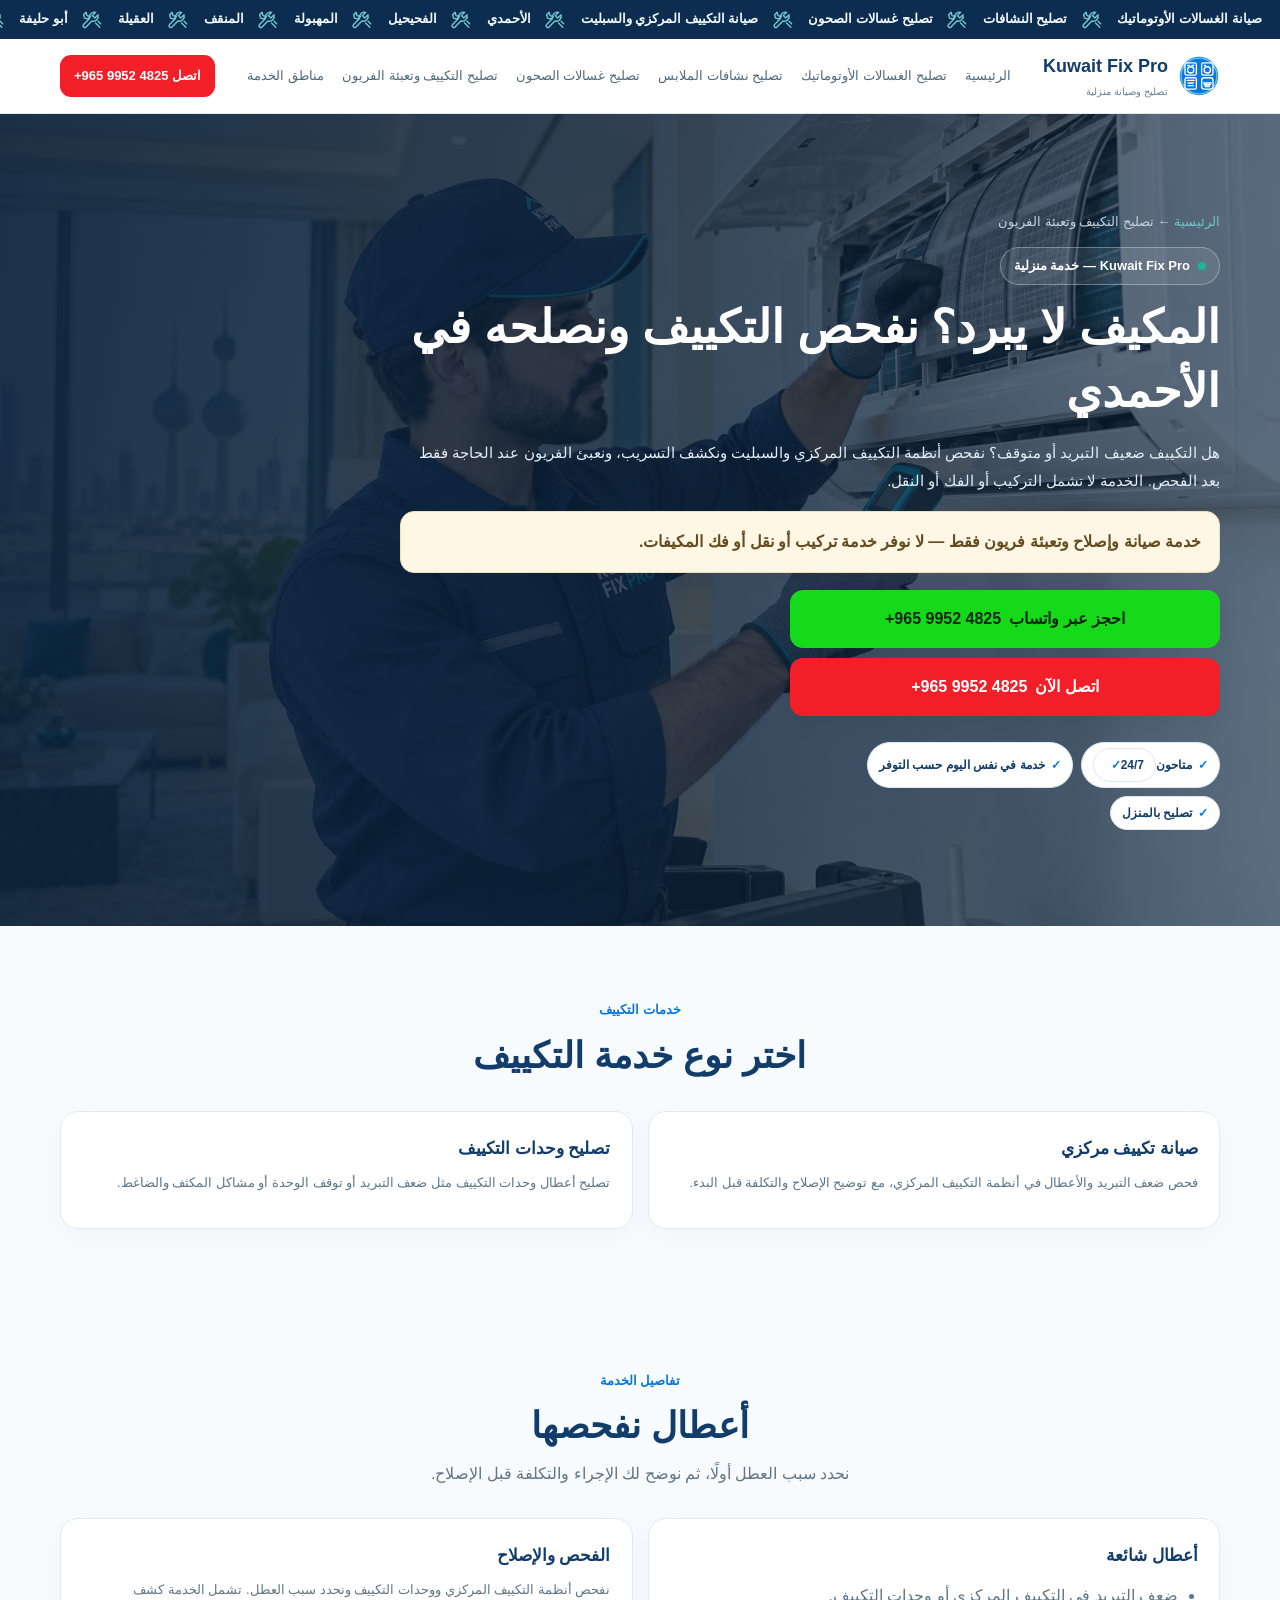
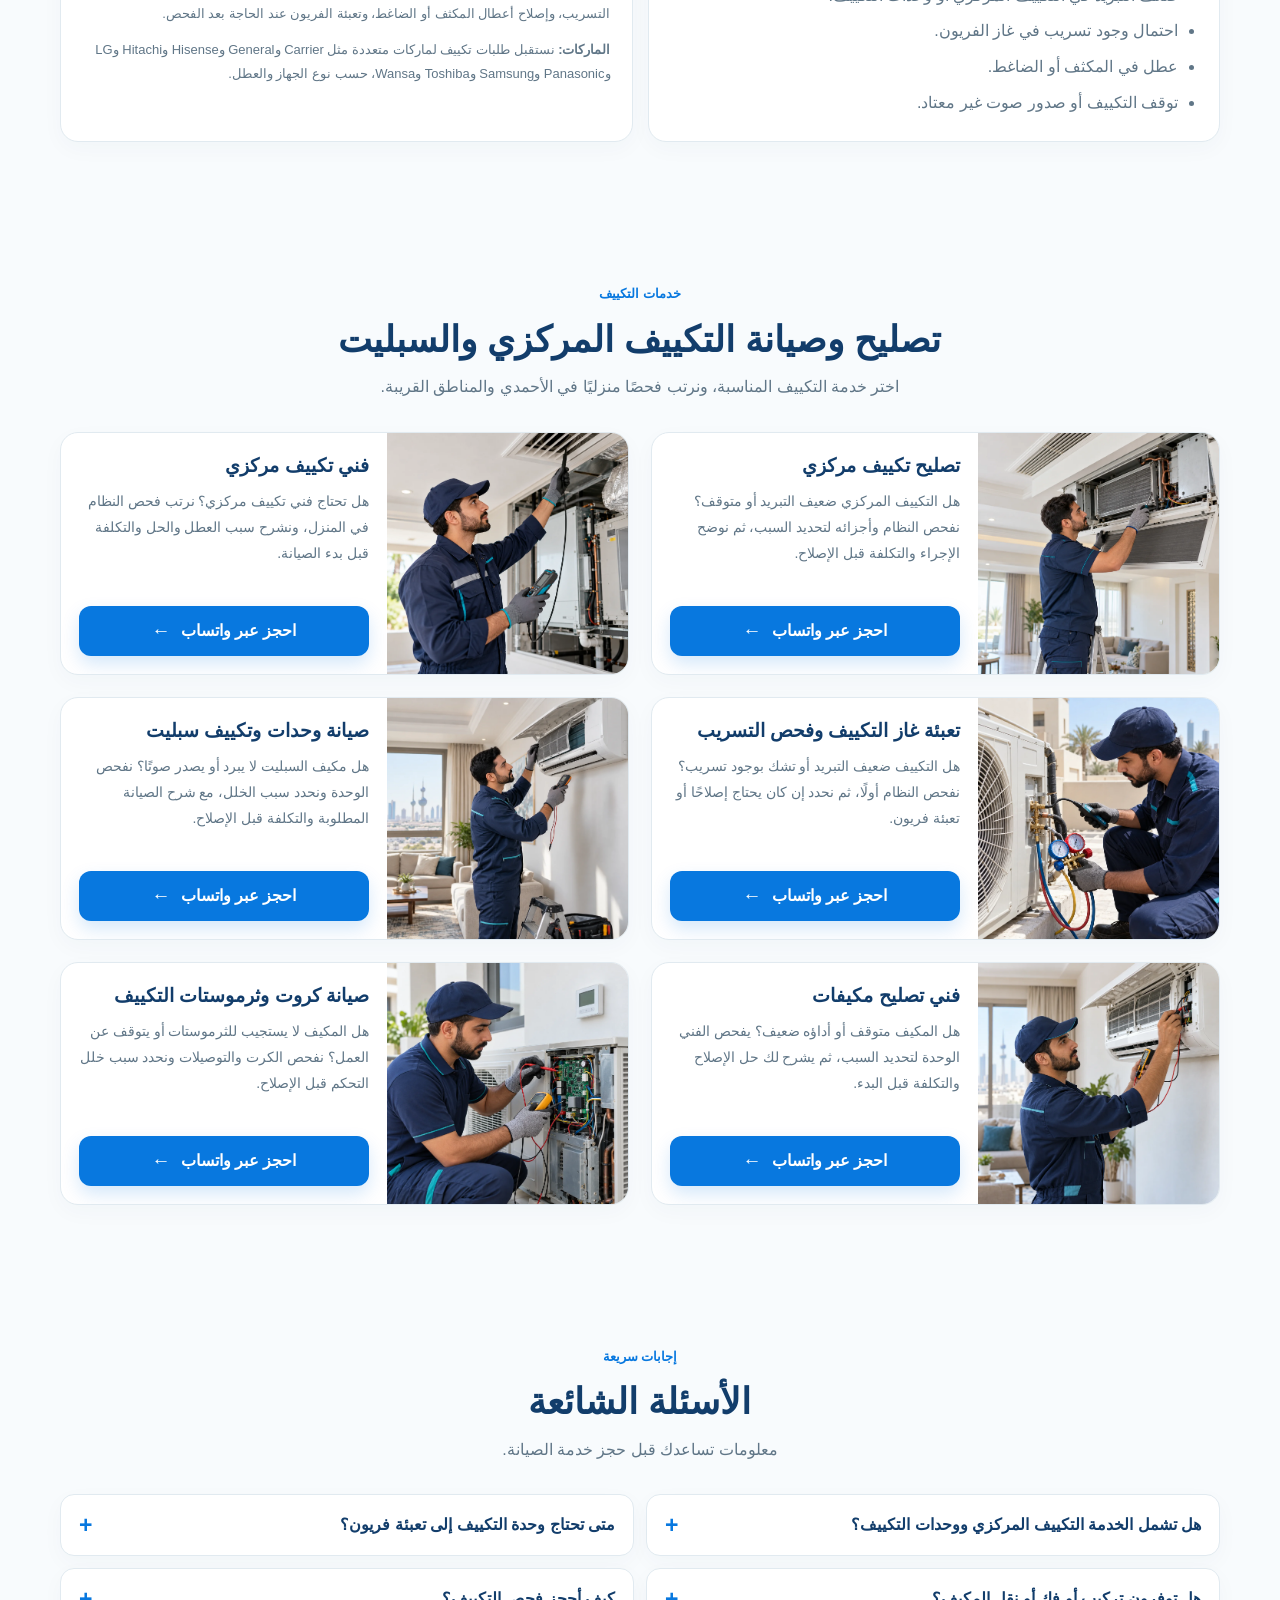
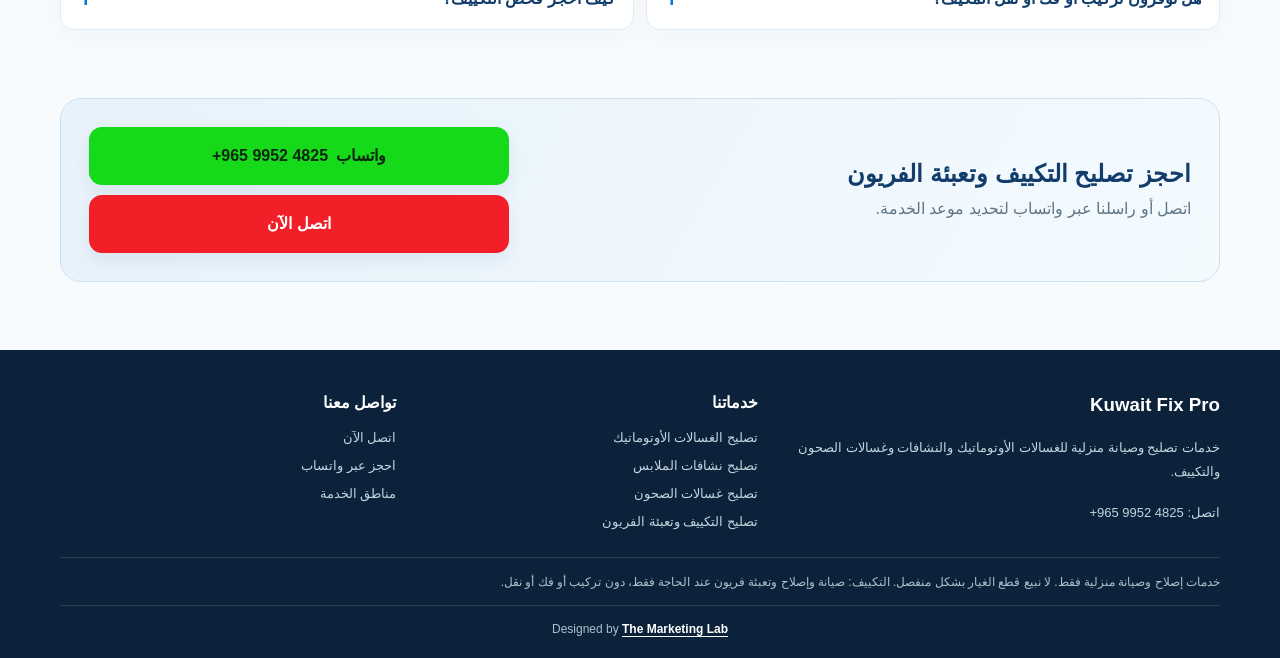
==== commit 6adc5e75: "Add service hero backgrounds and favicon Return 404 for legacy HTML page URLs while serving clean pa" ====
--- a/ac-repair.html
+++ b/ac-repair.html
@@ -2,8 +2,8 @@
 <script>(function(w,d,s,l,i){w[l]=w[l]||[];w[l].push({"gtm.start":new Date().getTime(),event:"gtm.js"});var f=d.getElementsByTagName(s)[0],j=d.createElement(s),dl=l!=="dataLayer"?"&l="+l:"";j.async=true;j.src="https://www.googletagmanager.com/gtm.js?id="+i+dl;f.parentNode.insertBefore(j,f);})(window,document,"script","dataLayer","GTM-T76RTGN5");</script>
 <!-- End Google Tag Manager --><script async src="https://www.googletagmanager.com/gtag/js?id=AW-16918937818"></script>
 <script>window.dataLayer=window.dataLayer||[];function gtag(){dataLayer.push(arguments);}gtag("js",new Date());gtag("config","AW-16918937818");</script>
-<meta charset="utf-8"><meta name="viewport" content="width=device-width, initial-scale=1, minimum-scale=1, maximum-scale=1, user-scalable=no, viewport-fit=cover"><meta name="theme-color" content="#123d6b"><meta name="robots" content="index,follow,max-image-preview:large"><title>صيانة تكييف مركزي وتصليح وحدات في الأحمدي | Kuwait Fix Pro</title><meta name="description" content="المكيف لا يبرد؟ صيانة تكييف مركزي وسبليت في الأحمدي. نفحص العطل والتسريب ونعبئ الفريون عند الحاجة؛ لا نقدم التركيب أو الفك أو النقل."><link rel="canonical" href="https://kuwaitfixpro.com/ac-repair.html"><meta property="og:locale" content="ar_KW"><meta property="og:type" content="website"><meta property="og:site_name" content="Kuwait Fix Pro"><meta property="og:url" content="https://kuwaitfixpro.com/ac-repair.html"><meta property="og:title" content="صيانة تكييف مركزي وتصليح وحدات في الأحمدي | Kuwait Fix Pro"><meta property="og:description" content="المكيف لا يبرد؟ صيانة تكييف مركزي وسبليت في الأحمدي. نفحص العطل والتسريب ونعبئ الفريون عند الحاجة؛ لا نقدم التركيب أو الفك أو النقل."><meta name="twitter:card" content="summary_large_image"><meta name="twitter:title" content="صيانة تكييف مركزي وتصليح وحدات في الأحمدي | Kuwait Fix Pro"><meta name="twitter:description" content="المكيف لا يبرد؟ صيانة تكييف مركزي وسبليت في الأحمدي. نفحص العطل والتسريب ونعبئ الفريون عند الحاجة؛ لا نقدم التركيب أو الفك أو النقل."><script type="application/ld+json">{"@context": "https://schema.org", "@type": "FAQPage", "mainEntity": [{"@type": "Question", "name": "هل تشمل الخدمة التكييف المركزي ووحدات التكييف؟", "acceptedAnswer": {"@type": "Answer", "text": "نعم، نقدم فحص وإصلاح أعطال التكييف المركزي ووحدات التكييف بحسب نوع الجهاز والمشكلة."}}, {"@type": "Question", "name": "متى تحتاج وحدة التكييف إلى تعبئة فريون؟", "acceptedAnswer": {"@type": "Answer", "text": "نبدأ بفحص ضعف التبريد واحتمال وجود تسريب. تتم تعبئة الفريون عند الحاجة بعد الفحص."}}, {"@type": "Question", "name": "هل توفرون تركيب أو فك أو نقل المكيف؟", "acceptedAnswer": {"@type": "Answer", "text": "لا، الخدمة تشمل الصيانة والإصلاح وتعبئة الفريون فقط. لا نوفر تركيب المكيف أو فكه أو نقله."}}, {"@type": "Question", "name": "كيف أحجز فحص التكييف؟", "acceptedAnswer": {"@type": "Answer", "text": "اتصل بنا أو أرسل تفاصيل نوع التكييف والعطل وموقعك عبر واتساب لترتيب موعد الفحص."}}]}</script><link rel="stylesheet" href="style.css"></head><body><!-- Google Tag Manager (noscript) -->
+<meta charset="utf-8"><meta name="viewport" content="width=device-width, initial-scale=1, minimum-scale=1, maximum-scale=1, user-scalable=no, viewport-fit=cover"><meta name="theme-color" content="#123d6b"><meta name="robots" content="index,follow,max-image-preview:large"><title>صيانة تكييف مركزي وتصليح وحدات في الأحمدي | Kuwait Fix Pro</title><meta name="description" content="المكيف لا يبرد؟ صيانة تكييف مركزي وسبليت في الأحمدي. نفحص العطل والتسريب ونعبئ الفريون عند الحاجة؛ لا نقدم التركيب أو الفك أو النقل."><link rel="canonical" href="https://www.kuwaitfixpro.com/ac-repair"><meta property="og:locale" content="ar_KW"><meta property="og:type" content="website"><meta property="og:site_name" content="Kuwait Fix Pro"><meta property="og:url" content="https://www.kuwaitfixpro.com/ac-repair"><meta property="og:title" content="صيانة تكييف مركزي وتصليح وحدات في الأحمدي | Kuwait Fix Pro"><meta property="og:description" content="المكيف لا يبرد؟ صيانة تكييف مركزي وسبليت في الأحمدي. نفحص العطل والتسريب ونعبئ الفريون عند الحاجة؛ لا نقدم التركيب أو الفك أو النقل."><meta name="twitter:card" content="summary_large_image"><meta name="twitter:title" content="صيانة تكييف مركزي وتصليح وحدات في الأحمدي | Kuwait Fix Pro"><meta name="twitter:description" content="المكيف لا يبرد؟ صيانة تكييف مركزي وسبليت في الأحمدي. نفحص العطل والتسريب ونعبئ الفريون عند الحاجة؛ لا نقدم التركيب أو الفك أو النقل."><script type="application/ld+json">{"@context": "https://schema.org", "@type": "FAQPage", "mainEntity": [{"@type": "Question", "name": "هل تشمل الخدمة التكييف المركزي ووحدات التكييف؟", "acceptedAnswer": {"@type": "Answer", "text": "نعم، نقدم فحص وإصلاح أعطال التكييف المركزي ووحدات التكييف بحسب نوع الجهاز والمشكلة."}}, {"@type": "Question", "name": "متى تحتاج وحدة التكييف إلى تعبئة فريون؟", "acceptedAnswer": {"@type": "Answer", "text": "نبدأ بفحص ضعف التبريد واحتمال وجود تسريب. تتم تعبئة الفريون عند الحاجة بعد الفحص."}}, {"@type": "Question", "name": "هل توفرون تركيب أو فك أو نقل المكيف؟", "acceptedAnswer": {"@type": "Answer", "text": "لا، الخدمة تشمل الصيانة والإصلاح وتعبئة الفريون فقط. لا نوفر تركيب المكيف أو فكه أو نقله."}}, {"@type": "Question", "name": "كيف أحجز فحص التكييف؟", "acceptedAnswer": {"@type": "Answer", "text": "اتصل بنا أو أرسل تفاصيل نوع التكييف والعطل وموقعك عبر واتساب لترتيب موعد الفحص."}}]}</script><link rel="icon" type="image/svg+xml" href="/favicon.svg"><link rel="stylesheet" href="style.css"></head><body><!-- Google Tag Manager (noscript) -->
 <noscript><iframe src="https://www.googletagmanager.com/ns.html?id=GTM-T76RTGN5" height="0" width="0" style="display:none;visibility:hidden"></iframe></noscript>
-<!-- End Google Tag Manager (noscript) --><div class="topbar"><div class="ticker-viewport" role="region" aria-label="خدمات ومناطق Kuwait Fix Pro"><div class="ticker-track"><div class="ticker-run" dir="rtl"><span class="ticker-item">صيانة الغسالات الأوتوماتيك</span><span class="ticker-separator"><svg viewBox="0 0 28 24" aria-hidden="true"><path d="M17.9 3.3a6.1 6.1 0 0 0-7.5 7.5L3.1 18a2.1 2.1 0 0 0 3 3l7.2-7.2a6.1 6.1 0 0 0 7.5-7.5l-4 4-3.1-3.1z"/><path d="m17.7 16.2 5.2 5.2m-2.1-7.3 3.1 3.1M6.2 3.2l1.1 4.1 4.1 1.1-3 3-4.1-1.1-1.1-4.1z"/></svg></span><span class="ticker-item">تصليح النشافات</span><span class="ticker-separator"><svg viewBox="0 0 28 24" aria-hidden="true"><path d="M17.9 3.3a6.1 6.1 0 0 0-7.5 7.5L3.1 18a2.1 2.1 0 0 0 3 3l7.2-7.2a6.1 6.1 0 0 0 7.5-7.5l-4 4-3.1-3.1z"/><path d="m17.7 16.2 5.2 5.2m-2.1-7.3 3.1 3.1M6.2 3.2l1.1 4.1 4.1 1.1-3 3-4.1-1.1-1.1-4.1z"/></svg></span><span class="ticker-item">تصليح غسالات الصحون</span><span class="ticker-separator"><svg viewBox="0 0 28 24" aria-hidden="true"><path d="M17.9 3.3a6.1 6.1 0 0 0-7.5 7.5L3.1 18a2.1 2.1 0 0 0 3 3l7.2-7.2a6.1 6.1 0 0 0 7.5-7.5l-4 4-3.1-3.1z"/><path d="m17.7 16.2 5.2 5.2m-2.1-7.3 3.1 3.1M6.2 3.2l1.1 4.1 4.1 1.1-3 3-4.1-1.1-1.1-4.1z"/></svg></span><span class="ticker-item">صيانة التكييف المركزي والسبليت</span><span class="ticker-separator"><svg viewBox="0 0 28 24" aria-hidden="true"><path d="M17.9 3.3a6.1 6.1 0 0 0-7.5 7.5L3.1 18a2.1 2.1 0 0 0 3 3l7.2-7.2a6.1 6.1 0 0 0 7.5-7.5l-4 4-3.1-3.1z"/><path d="m17.7 16.2 5.2 5.2m-2.1-7.3 3.1 3.1M6.2 3.2l1.1 4.1 4.1 1.1-3 3-4.1-1.1-1.1-4.1z"/></svg></span><span class="ticker-item">الأحمدي</span><span class="ticker-separator"><svg viewBox="0 0 28 24" aria-hidden="true"><path d="M17.9 3.3a6.1 6.1 0 0 0-7.5 7.5L3.1 18a2.1 2.1 0 0 0 3 3l7.2-7.2a6.1 6.1 0 0 0 7.5-7.5l-4 4-3.1-3.1z"/><path d="m17.7 16.2 5.2 5.2m-2.1-7.3 3.1 3.1M6.2 3.2l1.1 4.1 4.1 1.1-3 3-4.1-1.1-1.1-4.1z"/></svg></span><span class="ticker-item">الفحيحيل</span><span class="ticker-separator"><svg viewBox="0 0 28 24" aria-hidden="true"><path d="M17.9 3.3a6.1 6.1 0 0 0-7.5 7.5L3.1 18a2.1 2.1 0 0 0 3 3l7.2-7.2a6.1 6.1 0 0 0 7.5-7.5l-4 4-3.1-3.1z"/><path d="m17.7 16.2 5.2 5.2m-2.1-7.3 3.1 3.1M6.2 3.2l1.1 4.1 4.1 1.1-3 3-4.1-1.1-1.1-4.1z"/></svg></span><span class="ticker-item">المهبولة</span><span class="ticker-separator"><svg viewBox="0 0 28 24" aria-hidden="true"><path d="M17.9 3.3a6.1 6.1 0 0 0-7.5 7.5L3.1 18a2.1 2.1 0 0 0 3 3l7.2-7.2a6.1 6.1 0 0 0 7.5-7.5l-4 4-3.1-3.1z"/><path d="m17.7 16.2 5.2 5.2m-2.1-7.3 3.1 3.1M6.2 3.2l1.1 4.1 4.1 1.1-3 3-4.1-1.1-1.1-4.1z"/></svg></span><span class="ticker-item">المنقف</span><span class="ticker-separator"><svg viewBox="0 0 28 24" aria-hidden="true"><path d="M17.9 3.3a6.1 6.1 0 0 0-7.5 7.5L3.1 18a2.1 2.1 0 0 0 3 3l7.2-7.2a6.1 6.1 0 0 0 7.5-7.5l-4 4-3.1-3.1z"/><path d="m17.7 16.2 5.2 5.2m-2.1-7.3 3.1 3.1M6.2 3.2l1.1 4.1 4.1 1.1-3 3-4.1-1.1-1.1-4.1z"/></svg></span><span class="ticker-item">العقيلة</span><span class="ticker-separator"><svg viewBox="0 0 28 24" aria-hidden="true"><path d="M17.9 3.3a6.1 6.1 0 0 0-7.5 7.5L3.1 18a2.1 2.1 0 0 0 3 3l7.2-7.2a6.1 6.1 0 0 0 7.5-7.5l-4 4-3.1-3.1z"/><path d="m17.7 16.2 5.2 5.2m-2.1-7.3 3.1 3.1M6.2 3.2l1.1 4.1 4.1 1.1-3 3-4.1-1.1-1.1-4.1z"/></svg></span><span class="ticker-item">أبو حليفة</span><span class="ticker-separator"><svg viewBox="0 0 28 24" aria-hidden="true"><path d="M17.9 3.3a6.1 6.1 0 0 0-7.5 7.5L3.1 18a2.1 2.1 0 0 0 3 3l7.2-7.2a6.1 6.1 0 0 0 7.5-7.5l-4 4-3.1-3.1z"/><path d="m17.7 16.2 5.2 5.2m-2.1-7.3 3.1 3.1M6.2 3.2l1.1 4.1 4.1 1.1-3 3-4.1-1.1-1.1-4.1z"/></svg></span><span class="ticker-item">الفنطاس</span><span class="ticker-separator"><svg viewBox="0 0 28 24" aria-hidden="true"><path d="M17.9 3.3a6.1 6.1 0 0 0-7.5 7.5L3.1 18a2.1 2.1 0 0 0 3 3l7.2-7.2a6.1 6.1 0 0 0 7.5-7.5l-4 4-3.1-3.1z"/><path d="m17.7 16.2 5.2 5.2m-2.1-7.3 3.1 3.1M6.2 3.2l1.1 4.1 4.1 1.1-3 3-4.1-1.1-1.1-4.1z"/></svg></span><span class="ticker-item">صباح السالم</span><span class="ticker-separator"><svg viewBox="0 0 28 24" aria-hidden="true"><path d="M17.9 3.3a6.1 6.1 0 0 0-7.5 7.5L3.1 18a2.1 2.1 0 0 0 3 3l7.2-7.2a6.1 6.1 0 0 0 7.5-7.5l-4 4-3.1-3.1z"/><path d="m17.7 16.2 5.2 5.2m-2.1-7.3 3.1 3.1M6.2 3.2l1.1 4.1 4.1 1.1-3 3-4.1-1.1-1.1-4.1z"/></svg></span><span class="ticker-item">مبارك الكبير</span><span class="ticker-separator"><svg viewBox="0 0 28 24" aria-hidden="true"><path d="M17.9 3.3a6.1 6.1 0 0 0-7.5 7.5L3.1 18a2.1 2.1 0 0 0 3 3l7.2-7.2a6.1 6.1 0 0 0 7.5-7.5l-4 4-3.1-3.1z"/><path d="m17.7 16.2 5.2 5.2m-2.1-7.3 3.1 3.1M6.2 3.2l1.1 4.1 4.1 1.1-3 3-4.1-1.1-1.1-4.1z"/></svg></span><span class="ticker-item">خدمة منزلية</span><span class="ticker-separator"><svg viewBox="0 0 28 24" aria-hidden="true"><path d="M17.9 3.3a6.1 6.1 0 0 0-7.5 7.5L3.1 18a2.1 2.1 0 0 0 3 3l7.2-7.2a6.1 6.1 0 0 0 7.5-7.5l-4 4-3.1-3.1z"/><path d="m17.7 16.2 5.2 5.2m-2.1-7.3 3.1 3.1M6.2 3.2l1.1 4.1 4.1 1.1-3 3-4.1-1.1-1.1-4.1z"/></svg></span><span class="ticker-item">متاحون 24/7</span><span class="ticker-separator"><svg viewBox="0 0 28 24" aria-hidden="true"><path d="M17.9 3.3a6.1 6.1 0 0 0-7.5 7.5L3.1 18a2.1 2.1 0 0 0 3 3l7.2-7.2a6.1 6.1 0 0 0 7.5-7.5l-4 4-3.1-3.1z"/><path d="m17.7 16.2 5.2 5.2m-2.1-7.3 3.1 3.1M6.2 3.2l1.1 4.1 4.1 1.1-3 3-4.1-1.1-1.1-4.1z"/></svg></span><span class="ticker-item">خدمة في نفس اليوم حسب التوفر</span><span class="ticker-separator"><svg viewBox="0 0 28 24" aria-hidden="true"><path d="M17.9 3.3a6.1 6.1 0 0 0-7.5 7.5L3.1 18a2.1 2.1 0 0 0 3 3l7.2-7.2a6.1 6.1 0 0 0 7.5-7.5l-4 4-3.1-3.1z"/><path d="m17.7 16.2 5.2 5.2m-2.1-7.3 3.1 3.1M6.2 3.2l1.1 4.1 4.1 1.1-3 3-4.1-1.1-1.1-4.1z"/></svg></span><span class="ticker-item">نوضح التكلفة قبل الإصلاح</span><span class="ticker-separator"><svg viewBox="0 0 28 24" aria-hidden="true"><path d="M17.9 3.3a6.1 6.1 0 0 0-7.5 7.5L3.1 18a2.1 2.1 0 0 0 3 3l7.2-7.2a6.1 6.1 0 0 0 7.5-7.5l-4 4-3.1-3.1z"/><path d="m17.7 16.2 5.2 5.2m-2.1-7.3 3.1 3.1M6.2 3.2l1.1 4.1 4.1 1.1-3 3-4.1-1.1-1.1-4.1z"/></svg></span></div><div class="ticker-run" dir="rtl" aria-hidden="true"><span class="ticker-item">صيانة الغسالات الأوتوماتيك</span><span class="ticker-separator"><svg viewBox="0 0 28 24" aria-hidden="true"><path d="M17.9 3.3a6.1 6.1 0 0 0-7.5 7.5L3.1 18a2.1 2.1 0 0 0 3 3l7.2-7.2a6.1 6.1 0 0 0 7.5-7.5l-4 4-3.1-3.1z"/><path d="m17.7 16.2 5.2 5.2m-2.1-7.3 3.1 3.1M6.2 3.2l1.1 4.1 4.1 1.1-3 3-4.1-1.1-1.1-4.1z"/></svg></span><span class="ticker-item">تصليح النشافات</span><span class="ticker-separator"><svg viewBox="0 0 28 24" aria-hidden="true"><path d="M17.9 3.3a6.1 6.1 0 0 0-7.5 7.5L3.1 18a2.1 2.1 0 0 0 3 3l7.2-7.2a6.1 6.1 0 0 0 7.5-7.5l-4 4-3.1-3.1z"/><path d="m17.7 16.2 5.2 5.2m-2.1-7.3 3.1 3.1M6.2 3.2l1.1 4.1 4.1 1.1-3 3-4.1-1.1-1.1-4.1z"/></svg></span><span class="ticker-item">تصليح غسالات الصحون</span><span class="ticker-separator"><svg viewBox="0 0 28 24" aria-hidden="true"><path d="M17.9 3.3a6.1 6.1 0 0 0-7.5 7.5L3.1 18a2.1 2.1 0 0 0 3 3l7.2-7.2a6.1 6.1 0 0 0 7.5-7.5l-4 4-3.1-3.1z"/><path d="m17.7 16.2 5.2 5.2m-2.1-7.3 3.1 3.1M6.2 3.2l1.1 4.1 4.1 1.1-3 3-4.1-1.1-1.1-4.1z"/></svg></span><span class="ticker-item">صيانة التكييف المركزي والسبليت</span><span class="ticker-separator"><svg viewBox="0 0 28 24" aria-hidden="true"><path d="M17.9 3.3a6.1 6.1 0 0 0-7.5 7.5L3.1 18a2.1 2.1 0 0 0 3 3l7.2-7.2a6.1 6.1 0 0 0 7.5-7.5l-4 4-3.1-3.1z"/><path d="m17.7 16.2 5.2 5.2m-2.1-7.3 3.1 3.1M6.2 3.2l1.1 4.1 4.1 1.1-3 3-4.1-1.1-1.1-4.1z"/></svg></span><span class="ticker-item">الأحمدي</span><span class="ticker-separator"><svg viewBox="0 0 28 24" aria-hidden="true"><path d="M17.9 3.3a6.1 6.1 0 0 0-7.5 7.5L3.1 18a2.1 2.1 0 0 0 3 3l7.2-7.2a6.1 6.1 0 0 0 7.5-7.5l-4 4-3.1-3.1z"/><path d="m17.7 16.2 5.2 5.2m-2.1-7.3 3.1 3.1M6.2 3.2l1.1 4.1 4.1 1.1-3 3-4.1-1.1-1.1-4.1z"/></svg></span><span class="ticker-item">الفحيحيل</span><span class="ticker-separator"><svg viewBox="0 0 28 24" aria-hidden="true"><path d="M17.9 3.3a6.1 6.1 0 0 0-7.5 7.5L3.1 18a2.1 2.1 0 0 0 3 3l7.2-7.2a6.1 6.1 0 0 0 7.5-7.5l-4 4-3.1-3.1z"/><path d="m17.7 16.2 5.2 5.2m-2.1-7.3 3.1 3.1M6.2 3.2l1.1 4.1 4.1 1.1-3 3-4.1-1.1-1.1-4.1z"/></svg></span><span class="ticker-item">المهبولة</span><span class="ticker-separator"><svg viewBox="0 0 28 24" aria-hidden="true"><path d="M17.9 3.3a6.1 6.1 0 0 0-7.5 7.5L3.1 18a2.1 2.1 0 0 0 3 3l7.2-7.2a6.1 6.1 0 0 0 7.5-7.5l-4 4-3.1-3.1z"/><path d="m17.7 16.2 5.2 5.2m-2.1-7.3 3.1 3.1M6.2 3.2l1.1 4.1 4.1 1.1-3 3-4.1-1.1-1.1-4.1z"/></svg></span><span class="ticker-item">المنقف</span><span class="ticker-separator"><svg viewBox="0 0 28 24" aria-hidden="true"><path d="M17.9 3.3a6.1 6.1 0 0 0-7.5 7.5L3.1 18a2.1 2.1 0 0 0 3 3l7.2-7.2a6.1 6.1 0 0 0 7.5-7.5l-4 4-3.1-3.1z"/><path d="m17.7 16.2 5.2 5.2m-2.1-7.3 3.1 3.1M6.2 3.2l1.1 4.1 4.1 1.1-3 3-4.1-1.1-1.1-4.1z"/></svg></span><span class="ticker-item">العقيلة</span><span class="ticker-separator"><svg viewBox="0 0 28 24" aria-hidden="true"><path d="M17.9 3.3a6.1 6.1 0 0 0-7.5 7.5L3.1 18a2.1 2.1 0 0 0 3 3l7.2-7.2a6.1 6.1 0 0 0 7.5-7.5l-4 4-3.1-3.1z"/><path d="m17.7 16.2 5.2 5.2m-2.1-7.3 3.1 3.1M6.2 3.2l1.1 4.1 4.1 1.1-3 3-4.1-1.1-1.1-4.1z"/></svg></span><span class="ticker-item">أبو حليفة</span><span class="ticker-separator"><svg viewBox="0 0 28 24" aria-hidden="true"><path d="M17.9 3.3a6.1 6.1 0 0 0-7.5 7.5L3.1 18a2.1 2.1 0 0 0 3 3l7.2-7.2a6.1 6.1 0 0 0 7.5-7.5l-4 4-3.1-3.1z"/><path d="m17.7 16.2 5.2 5.2m-2.1-7.3 3.1 3.1M6.2 3.2l1.1 4.1 4.1 1.1-3 3-4.1-1.1-1.1-4.1z"/></svg></span><span class="ticker-item">الفنطاس</span><span class="ticker-separator"><svg viewBox="0 0 28 24" aria-hidden="true"><path d="M17.9 3.3a6.1 6.1 0 0 0-7.5 7.5L3.1 18a2.1 2.1 0 0 0 3 3l7.2-7.2a6.1 6.1 0 0 0 7.5-7.5l-4 4-3.1-3.1z"/><path d="m17.7 16.2 5.2 5.2m-2.1-7.3 3.1 3.1M6.2 3.2l1.1 4.1 4.1 1.1-3 3-4.1-1.1-1.1-4.1z"/></svg></span><span class="ticker-item">صباح السالم</span><span class="ticker-separator"><svg viewBox="0 0 28 24" aria-hidden="true"><path d="M17.9 3.3a6.1 6.1 0 0 0-7.5 7.5L3.1 18a2.1 2.1 0 0 0 3 3l7.2-7.2a6.1 6.1 0 0 0 7.5-7.5l-4 4-3.1-3.1z"/><path d="m17.7 16.2 5.2 5.2m-2.1-7.3 3.1 3.1M6.2 3.2l1.1 4.1 4.1 1.1-3 3-4.1-1.1-1.1-4.1z"/></svg></span><span class="ticker-item">مبارك الكبير</span><span class="ticker-separator"><svg viewBox="0 0 28 24" aria-hidden="true"><path d="M17.9 3.3a6.1 6.1 0 0 0-7.5 7.5L3.1 18a2.1 2.1 0 0 0 3 3l7.2-7.2a6.1 6.1 0 0 0 7.5-7.5l-4 4-3.1-3.1z"/><path d="m17.7 16.2 5.2 5.2m-2.1-7.3 3.1 3.1M6.2 3.2l1.1 4.1 4.1 1.1-3 3-4.1-1.1-1.1-4.1z"/></svg></span><span class="ticker-item">خدمة منزلية</span><span class="ticker-separator"><svg viewBox="0 0 28 24" aria-hidden="true"><path d="M17.9 3.3a6.1 6.1 0 0 0-7.5 7.5L3.1 18a2.1 2.1 0 0 0 3 3l7.2-7.2a6.1 6.1 0 0 0 7.5-7.5l-4 4-3.1-3.1z"/><path d="m17.7 16.2 5.2 5.2m-2.1-7.3 3.1 3.1M6.2 3.2l1.1 4.1 4.1 1.1-3 3-4.1-1.1-1.1-4.1z"/></svg></span><span class="ticker-item">متاحون 24/7</span><span class="ticker-separator"><svg viewBox="0 0 28 24" aria-hidden="true"><path d="M17.9 3.3a6.1 6.1 0 0 0-7.5 7.5L3.1 18a2.1 2.1 0 0 0 3 3l7.2-7.2a6.1 6.1 0 0 0 7.5-7.5l-4 4-3.1-3.1z"/><path d="m17.7 16.2 5.2 5.2m-2.1-7.3 3.1 3.1M6.2 3.2l1.1 4.1 4.1 1.1-3 3-4.1-1.1-1.1-4.1z"/></svg></span><span class="ticker-item">خدمة في نفس اليوم حسب التوفر</span><span class="ticker-separator"><svg viewBox="0 0 28 24" aria-hidden="true"><path d="M17.9 3.3a6.1 6.1 0 0 0-7.5 7.5L3.1 18a2.1 2.1 0 0 0 3 3l7.2-7.2a6.1 6.1 0 0 0 7.5-7.5l-4 4-3.1-3.1z"/><path d="m17.7 16.2 5.2 5.2m-2.1-7.3 3.1 3.1M6.2 3.2l1.1 4.1 4.1 1.1-3 3-4.1-1.1-1.1-4.1z"/></svg></span><span class="ticker-item">نوضح التكلفة قبل الإصلاح</span><span class="ticker-separator"><svg viewBox="0 0 28 24" aria-hidden="true"><path d="M17.9 3.3a6.1 6.1 0 0 0-7.5 7.5L3.1 18a2.1 2.1 0 0 0 3 3l7.2-7.2a6.1 6.1 0 0 0 7.5-7.5l-4 4-3.1-3.1z"/><path d="m17.7 16.2 5.2 5.2m-2.1-7.3 3.1 3.1M6.2 3.2l1.1 4.1 4.1 1.1-3 3-4.1-1.1-1.1-4.1z"/></svg></span></div></div></div></div><header class="header"><div class="wrap head"><a class="brand" href="index.html"><span class="brandmark"><svg viewBox="0 0 48 48" role="img" aria-label="أجهزة الصيانة الأربعة"><circle cx="24" cy="24" r="22" fill="#0878df"/><circle cx="24" cy="24" r="20.5" fill="none" stroke="#75c5cf" stroke-width="1.5"/><g fill="none" stroke="#fff" stroke-width="1.5" stroke-linecap="round" stroke-linejoin="round"><rect x="8" y="9" width="13" height="14" rx="2"/><path d="M11 12h2m3 0h2"/><circle cx="14.5" cy="17" r="3.6"/><rect x="27" y="9" width="13" height="14" rx="2"/><path d="M30 12h1.5"/><circle cx="33.5" cy="17" r="3.6"/><rect x="8" y="26" width="13" height="13" rx="2"/><path d="M10.5 29h8m-7 3h6m-6 3h6"/><path d="M27 29q0-3 3-3h7q3 0 3 3v7q0 3-3 3h-7q-3 0-3-3z"/><path d="M29 32h9m-8 2h7m-6 2h5"/></g></svg></span><span>Kuwait Fix Pro<small style="display:block;font-size:10px;color:#6b8190;font-weight:500">تصليح وصيانة منزلية</small></span></a><nav class="nav"><a href="index.html">الرئيسية</a><a href="washing-machine-repair.html">تصليح الغسالات الأوتوماتيك</a><a href="dryer-repair.html">تصليح نشافات الملابس</a><a href="dishwasher-repair.html">تصليح غسالات الصحون</a><a href="ac-repair.html">تصليح التكييف وتعبئة الفريون</a><a href="index.html#areas">مناطق الخدمة</a></nav><a class="head-cta" href="tel:+96599524825">اتصل <span class="ltr" dir="ltr">+965 9952 4825</span></a></div></header><main><section class="service-hero"><div class="wrap service-hero-grid"><div><div class="breadcrumb"><a href="index.html">الرئيسية</a> ← تصليح التكييف وتعبئة الفريون</div><span class="eyebrow"><i class="dot"></i> Kuwait Fix Pro — خدمة منزلية</span><h1>المكيف لا يبرد؟ نفحص التكييف ونصلحه في الأحمدي</h1><p>هل التكييف ضعيف التبريد أو متوقف؟ نفحص أنظمة التكييف المركزي والسبليت ونكشف التسريب، ونعبئ الفريون عند الحاجة فقط بعد الفحص. الخدمة لا تشمل التركيب أو الفك أو النقل.</p><div class="warning">خدمة صيانة وإصلاح وتعبئة فريون فقط — لا نوفر خدمة تركيب أو نقل أو فك المكيفات.</div><div class="actions"><a class="btn btn-wa" href="https://wa.me/96599524825">احجز عبر واتساب <span class="ltr" dir="ltr">+965 9952 4825</span></a><a class="btn btn-call" href="tel:+96599524825">اتصل الآن <span class="ltr" dir="ltr">+965 9952 4825</span></a><div class="benefits service-benefits"><span>متاحون <span dir="ltr">24/7</span></span><span>خدمة في نفس اليوم حسب التوفر</span><span>تصليح بالمنزل</span></div></div><div><img class="service-image" src="assets/ac-service.webp" alt="تصليح التكييف وتعبئة الفريون — صيانة منزلية" title="تصليح التكييف وتعبئة الفريون — صيانة منزلية"></div></div></section><section class="section"><div class="wrap"><div class="section-head"><span class="kicker">خدمات التكييف</span><h2>اختر نوع خدمة التكييف</h2></div><div class="detail-grid"><article class="card"><h3>صيانة تكييف مركزي</h3><p>فحص ضعف التبريد والأعطال في أنظمة التكييف المركزي، مع توضيح الإصلاح والتكلفة قبل البدء.</p></article><article class="card"><h3>تصليح وحدات التكييف</h3><p>تصليح أعطال وحدات التكييف مثل ضعف التبريد أو توقف الوحدة أو مشاكل المكثف والضاغط.</p></article></div></div></section>
+<!-- End Google Tag Manager (noscript) --><div class="topbar"><div class="ticker-viewport" role="region" aria-label="خدمات ومناطق Kuwait Fix Pro"><div class="ticker-track"><div class="ticker-run" dir="rtl"><span class="ticker-item">صيانة الغسالات الأوتوماتيك</span><span class="ticker-separator"><svg viewBox="0 0 28 24" aria-hidden="true"><path d="M17.9 3.3a6.1 6.1 0 0 0-7.5 7.5L3.1 18a2.1 2.1 0 0 0 3 3l7.2-7.2a6.1 6.1 0 0 0 7.5-7.5l-4 4-3.1-3.1z"/><path d="m17.7 16.2 5.2 5.2m-2.1-7.3 3.1 3.1M6.2 3.2l1.1 4.1 4.1 1.1-3 3-4.1-1.1-1.1-4.1z"/></svg></span><span class="ticker-item">تصليح النشافات</span><span class="ticker-separator"><svg viewBox="0 0 28 24" aria-hidden="true"><path d="M17.9 3.3a6.1 6.1 0 0 0-7.5 7.5L3.1 18a2.1 2.1 0 0 0 3 3l7.2-7.2a6.1 6.1 0 0 0 7.5-7.5l-4 4-3.1-3.1z"/><path d="m17.7 16.2 5.2 5.2m-2.1-7.3 3.1 3.1M6.2 3.2l1.1 4.1 4.1 1.1-3 3-4.1-1.1-1.1-4.1z"/></svg></span><span class="ticker-item">تصليح غسالات الصحون</span><span class="ticker-separator"><svg viewBox="0 0 28 24" aria-hidden="true"><path d="M17.9 3.3a6.1 6.1 0 0 0-7.5 7.5L3.1 18a2.1 2.1 0 0 0 3 3l7.2-7.2a6.1 6.1 0 0 0 7.5-7.5l-4 4-3.1-3.1z"/><path d="m17.7 16.2 5.2 5.2m-2.1-7.3 3.1 3.1M6.2 3.2l1.1 4.1 4.1 1.1-3 3-4.1-1.1-1.1-4.1z"/></svg></span><span class="ticker-item">صيانة التكييف المركزي والسبليت</span><span class="ticker-separator"><svg viewBox="0 0 28 24" aria-hidden="true"><path d="M17.9 3.3a6.1 6.1 0 0 0-7.5 7.5L3.1 18a2.1 2.1 0 0 0 3 3l7.2-7.2a6.1 6.1 0 0 0 7.5-7.5l-4 4-3.1-3.1z"/><path d="m17.7 16.2 5.2 5.2m-2.1-7.3 3.1 3.1M6.2 3.2l1.1 4.1 4.1 1.1-3 3-4.1-1.1-1.1-4.1z"/></svg></span><span class="ticker-item">الأحمدي</span><span class="ticker-separator"><svg viewBox="0 0 28 24" aria-hidden="true"><path d="M17.9 3.3a6.1 6.1 0 0 0-7.5 7.5L3.1 18a2.1 2.1 0 0 0 3 3l7.2-7.2a6.1 6.1 0 0 0 7.5-7.5l-4 4-3.1-3.1z"/><path d="m17.7 16.2 5.2 5.2m-2.1-7.3 3.1 3.1M6.2 3.2l1.1 4.1 4.1 1.1-3 3-4.1-1.1-1.1-4.1z"/></svg></span><span class="ticker-item">الفحيحيل</span><span class="ticker-separator"><svg viewBox="0 0 28 24" aria-hidden="true"><path d="M17.9 3.3a6.1 6.1 0 0 0-7.5 7.5L3.1 18a2.1 2.1 0 0 0 3 3l7.2-7.2a6.1 6.1 0 0 0 7.5-7.5l-4 4-3.1-3.1z"/><path d="m17.7 16.2 5.2 5.2m-2.1-7.3 3.1 3.1M6.2 3.2l1.1 4.1 4.1 1.1-3 3-4.1-1.1-1.1-4.1z"/></svg></span><span class="ticker-item">المهبولة</span><span class="ticker-separator"><svg viewBox="0 0 28 24" aria-hidden="true"><path d="M17.9 3.3a6.1 6.1 0 0 0-7.5 7.5L3.1 18a2.1 2.1 0 0 0 3 3l7.2-7.2a6.1 6.1 0 0 0 7.5-7.5l-4 4-3.1-3.1z"/><path d="m17.7 16.2 5.2 5.2m-2.1-7.3 3.1 3.1M6.2 3.2l1.1 4.1 4.1 1.1-3 3-4.1-1.1-1.1-4.1z"/></svg></span><span class="ticker-item">المنقف</span><span class="ticker-separator"><svg viewBox="0 0 28 24" aria-hidden="true"><path d="M17.9 3.3a6.1 6.1 0 0 0-7.5 7.5L3.1 18a2.1 2.1 0 0 0 3 3l7.2-7.2a6.1 6.1 0 0 0 7.5-7.5l-4 4-3.1-3.1z"/><path d="m17.7 16.2 5.2 5.2m-2.1-7.3 3.1 3.1M6.2 3.2l1.1 4.1 4.1 1.1-3 3-4.1-1.1-1.1-4.1z"/></svg></span><span class="ticker-item">العقيلة</span><span class="ticker-separator"><svg viewBox="0 0 28 24" aria-hidden="true"><path d="M17.9 3.3a6.1 6.1 0 0 0-7.5 7.5L3.1 18a2.1 2.1 0 0 0 3 3l7.2-7.2a6.1 6.1 0 0 0 7.5-7.5l-4 4-3.1-3.1z"/><path d="m17.7 16.2 5.2 5.2m-2.1-7.3 3.1 3.1M6.2 3.2l1.1 4.1 4.1 1.1-3 3-4.1-1.1-1.1-4.1z"/></svg></span><span class="ticker-item">أبو حليفة</span><span class="ticker-separator"><svg viewBox="0 0 28 24" aria-hidden="true"><path d="M17.9 3.3a6.1 6.1 0 0 0-7.5 7.5L3.1 18a2.1 2.1 0 0 0 3 3l7.2-7.2a6.1 6.1 0 0 0 7.5-7.5l-4 4-3.1-3.1z"/><path d="m17.7 16.2 5.2 5.2m-2.1-7.3 3.1 3.1M6.2 3.2l1.1 4.1 4.1 1.1-3 3-4.1-1.1-1.1-4.1z"/></svg></span><span class="ticker-item">الفنطاس</span><span class="ticker-separator"><svg viewBox="0 0 28 24" aria-hidden="true"><path d="M17.9 3.3a6.1 6.1 0 0 0-7.5 7.5L3.1 18a2.1 2.1 0 0 0 3 3l7.2-7.2a6.1 6.1 0 0 0 7.5-7.5l-4 4-3.1-3.1z"/><path d="m17.7 16.2 5.2 5.2m-2.1-7.3 3.1 3.1M6.2 3.2l1.1 4.1 4.1 1.1-3 3-4.1-1.1-1.1-4.1z"/></svg></span><span class="ticker-item">صباح السالم</span><span class="ticker-separator"><svg viewBox="0 0 28 24" aria-hidden="true"><path d="M17.9 3.3a6.1 6.1 0 0 0-7.5 7.5L3.1 18a2.1 2.1 0 0 0 3 3l7.2-7.2a6.1 6.1 0 0 0 7.5-7.5l-4 4-3.1-3.1z"/><path d="m17.7 16.2 5.2 5.2m-2.1-7.3 3.1 3.1M6.2 3.2l1.1 4.1 4.1 1.1-3 3-4.1-1.1-1.1-4.1z"/></svg></span><span class="ticker-item">مبارك الكبير</span><span class="ticker-separator"><svg viewBox="0 0 28 24" aria-hidden="true"><path d="M17.9 3.3a6.1 6.1 0 0 0-7.5 7.5L3.1 18a2.1 2.1 0 0 0 3 3l7.2-7.2a6.1 6.1 0 0 0 7.5-7.5l-4 4-3.1-3.1z"/><path d="m17.7 16.2 5.2 5.2m-2.1-7.3 3.1 3.1M6.2 3.2l1.1 4.1 4.1 1.1-3 3-4.1-1.1-1.1-4.1z"/></svg></span><span class="ticker-item">خدمة منزلية</span><span class="ticker-separator"><svg viewBox="0 0 28 24" aria-hidden="true"><path d="M17.9 3.3a6.1 6.1 0 0 0-7.5 7.5L3.1 18a2.1 2.1 0 0 0 3 3l7.2-7.2a6.1 6.1 0 0 0 7.5-7.5l-4 4-3.1-3.1z"/><path d="m17.7 16.2 5.2 5.2m-2.1-7.3 3.1 3.1M6.2 3.2l1.1 4.1 4.1 1.1-3 3-4.1-1.1-1.1-4.1z"/></svg></span><span class="ticker-item">متاحون 24/7</span><span class="ticker-separator"><svg viewBox="0 0 28 24" aria-hidden="true"><path d="M17.9 3.3a6.1 6.1 0 0 0-7.5 7.5L3.1 18a2.1 2.1 0 0 0 3 3l7.2-7.2a6.1 6.1 0 0 0 7.5-7.5l-4 4-3.1-3.1z"/><path d="m17.7 16.2 5.2 5.2m-2.1-7.3 3.1 3.1M6.2 3.2l1.1 4.1 4.1 1.1-3 3-4.1-1.1-1.1-4.1z"/></svg></span><span class="ticker-item">خدمة في نفس اليوم حسب التوفر</span><span class="ticker-separator"><svg viewBox="0 0 28 24" aria-hidden="true"><path d="M17.9 3.3a6.1 6.1 0 0 0-7.5 7.5L3.1 18a2.1 2.1 0 0 0 3 3l7.2-7.2a6.1 6.1 0 0 0 7.5-7.5l-4 4-3.1-3.1z"/><path d="m17.7 16.2 5.2 5.2m-2.1-7.3 3.1 3.1M6.2 3.2l1.1 4.1 4.1 1.1-3 3-4.1-1.1-1.1-4.1z"/></svg></span><span class="ticker-item">نوضح التكلفة قبل الإصلاح</span><span class="ticker-separator"><svg viewBox="0 0 28 24" aria-hidden="true"><path d="M17.9 3.3a6.1 6.1 0 0 0-7.5 7.5L3.1 18a2.1 2.1 0 0 0 3 3l7.2-7.2a6.1 6.1 0 0 0 7.5-7.5l-4 4-3.1-3.1z"/><path d="m17.7 16.2 5.2 5.2m-2.1-7.3 3.1 3.1M6.2 3.2l1.1 4.1 4.1 1.1-3 3-4.1-1.1-1.1-4.1z"/></svg></span></div><div class="ticker-run" dir="rtl" aria-hidden="true"><span class="ticker-item">صيانة الغسالات الأوتوماتيك</span><span class="ticker-separator"><svg viewBox="0 0 28 24" aria-hidden="true"><path d="M17.9 3.3a6.1 6.1 0 0 0-7.5 7.5L3.1 18a2.1 2.1 0 0 0 3 3l7.2-7.2a6.1 6.1 0 0 0 7.5-7.5l-4 4-3.1-3.1z"/><path d="m17.7 16.2 5.2 5.2m-2.1-7.3 3.1 3.1M6.2 3.2l1.1 4.1 4.1 1.1-3 3-4.1-1.1-1.1-4.1z"/></svg></span><span class="ticker-item">تصليح النشافات</span><span class="ticker-separator"><svg viewBox="0 0 28 24" aria-hidden="true"><path d="M17.9 3.3a6.1 6.1 0 0 0-7.5 7.5L3.1 18a2.1 2.1 0 0 0 3 3l7.2-7.2a6.1 6.1 0 0 0 7.5-7.5l-4 4-3.1-3.1z"/><path d="m17.7 16.2 5.2 5.2m-2.1-7.3 3.1 3.1M6.2 3.2l1.1 4.1 4.1 1.1-3 3-4.1-1.1-1.1-4.1z"/></svg></span><span class="ticker-item">تصليح غسالات الصحون</span><span class="ticker-separator"><svg viewBox="0 0 28 24" aria-hidden="true"><path d="M17.9 3.3a6.1 6.1 0 0 0-7.5 7.5L3.1 18a2.1 2.1 0 0 0 3 3l7.2-7.2a6.1 6.1 0 0 0 7.5-7.5l-4 4-3.1-3.1z"/><path d="m17.7 16.2 5.2 5.2m-2.1-7.3 3.1 3.1M6.2 3.2l1.1 4.1 4.1 1.1-3 3-4.1-1.1-1.1-4.1z"/></svg></span><span class="ticker-item">صيانة التكييف المركزي والسبليت</span><span class="ticker-separator"><svg viewBox="0 0 28 24" aria-hidden="true"><path d="M17.9 3.3a6.1 6.1 0 0 0-7.5 7.5L3.1 18a2.1 2.1 0 0 0 3 3l7.2-7.2a6.1 6.1 0 0 0 7.5-7.5l-4 4-3.1-3.1z"/><path d="m17.7 16.2 5.2 5.2m-2.1-7.3 3.1 3.1M6.2 3.2l1.1 4.1 4.1 1.1-3 3-4.1-1.1-1.1-4.1z"/></svg></span><span class="ticker-item">الأحمدي</span><span class="ticker-separator"><svg viewBox="0 0 28 24" aria-hidden="true"><path d="M17.9 3.3a6.1 6.1 0 0 0-7.5 7.5L3.1 18a2.1 2.1 0 0 0 3 3l7.2-7.2a6.1 6.1 0 0 0 7.5-7.5l-4 4-3.1-3.1z"/><path d="m17.7 16.2 5.2 5.2m-2.1-7.3 3.1 3.1M6.2 3.2l1.1 4.1 4.1 1.1-3 3-4.1-1.1-1.1-4.1z"/></svg></span><span class="ticker-item">الفحيحيل</span><span class="ticker-separator"><svg viewBox="0 0 28 24" aria-hidden="true"><path d="M17.9 3.3a6.1 6.1 0 0 0-7.5 7.5L3.1 18a2.1 2.1 0 0 0 3 3l7.2-7.2a6.1 6.1 0 0 0 7.5-7.5l-4 4-3.1-3.1z"/><path d="m17.7 16.2 5.2 5.2m-2.1-7.3 3.1 3.1M6.2 3.2l1.1 4.1 4.1 1.1-3 3-4.1-1.1-1.1-4.1z"/></svg></span><span class="ticker-item">المهبولة</span><span class="ticker-separator"><svg viewBox="0 0 28 24" aria-hidden="true"><path d="M17.9 3.3a6.1 6.1 0 0 0-7.5 7.5L3.1 18a2.1 2.1 0 0 0 3 3l7.2-7.2a6.1 6.1 0 0 0 7.5-7.5l-4 4-3.1-3.1z"/><path d="m17.7 16.2 5.2 5.2m-2.1-7.3 3.1 3.1M6.2 3.2l1.1 4.1 4.1 1.1-3 3-4.1-1.1-1.1-4.1z"/></svg></span><span class="ticker-item">المنقف</span><span class="ticker-separator"><svg viewBox="0 0 28 24" aria-hidden="true"><path d="M17.9 3.3a6.1 6.1 0 0 0-7.5 7.5L3.1 18a2.1 2.1 0 0 0 3 3l7.2-7.2a6.1 6.1 0 0 0 7.5-7.5l-4 4-3.1-3.1z"/><path d="m17.7 16.2 5.2 5.2m-2.1-7.3 3.1 3.1M6.2 3.2l1.1 4.1 4.1 1.1-3 3-4.1-1.1-1.1-4.1z"/></svg></span><span class="ticker-item">العقيلة</span><span class="ticker-separator"><svg viewBox="0 0 28 24" aria-hidden="true"><path d="M17.9 3.3a6.1 6.1 0 0 0-7.5 7.5L3.1 18a2.1 2.1 0 0 0 3 3l7.2-7.2a6.1 6.1 0 0 0 7.5-7.5l-4 4-3.1-3.1z"/><path d="m17.7 16.2 5.2 5.2m-2.1-7.3 3.1 3.1M6.2 3.2l1.1 4.1 4.1 1.1-3 3-4.1-1.1-1.1-4.1z"/></svg></span><span class="ticker-item">أبو حليفة</span><span class="ticker-separator"><svg viewBox="0 0 28 24" aria-hidden="true"><path d="M17.9 3.3a6.1 6.1 0 0 0-7.5 7.5L3.1 18a2.1 2.1 0 0 0 3 3l7.2-7.2a6.1 6.1 0 0 0 7.5-7.5l-4 4-3.1-3.1z"/><path d="m17.7 16.2 5.2 5.2m-2.1-7.3 3.1 3.1M6.2 3.2l1.1 4.1 4.1 1.1-3 3-4.1-1.1-1.1-4.1z"/></svg></span><span class="ticker-item">الفنطاس</span><span class="ticker-separator"><svg viewBox="0 0 28 24" aria-hidden="true"><path d="M17.9 3.3a6.1 6.1 0 0 0-7.5 7.5L3.1 18a2.1 2.1 0 0 0 3 3l7.2-7.2a6.1 6.1 0 0 0 7.5-7.5l-4 4-3.1-3.1z"/><path d="m17.7 16.2 5.2 5.2m-2.1-7.3 3.1 3.1M6.2 3.2l1.1 4.1 4.1 1.1-3 3-4.1-1.1-1.1-4.1z"/></svg></span><span class="ticker-item">صباح السالم</span><span class="ticker-separator"><svg viewBox="0 0 28 24" aria-hidden="true"><path d="M17.9 3.3a6.1 6.1 0 0 0-7.5 7.5L3.1 18a2.1 2.1 0 0 0 3 3l7.2-7.2a6.1 6.1 0 0 0 7.5-7.5l-4 4-3.1-3.1z"/><path d="m17.7 16.2 5.2 5.2m-2.1-7.3 3.1 3.1M6.2 3.2l1.1 4.1 4.1 1.1-3 3-4.1-1.1-1.1-4.1z"/></svg></span><span class="ticker-item">مبارك الكبير</span><span class="ticker-separator"><svg viewBox="0 0 28 24" aria-hidden="true"><path d="M17.9 3.3a6.1 6.1 0 0 0-7.5 7.5L3.1 18a2.1 2.1 0 0 0 3 3l7.2-7.2a6.1 6.1 0 0 0 7.5-7.5l-4 4-3.1-3.1z"/><path d="m17.7 16.2 5.2 5.2m-2.1-7.3 3.1 3.1M6.2 3.2l1.1 4.1 4.1 1.1-3 3-4.1-1.1-1.1-4.1z"/></svg></span><span class="ticker-item">خدمة منزلية</span><span class="ticker-separator"><svg viewBox="0 0 28 24" aria-hidden="true"><path d="M17.9 3.3a6.1 6.1 0 0 0-7.5 7.5L3.1 18a2.1 2.1 0 0 0 3 3l7.2-7.2a6.1 6.1 0 0 0 7.5-7.5l-4 4-3.1-3.1z"/><path d="m17.7 16.2 5.2 5.2m-2.1-7.3 3.1 3.1M6.2 3.2l1.1 4.1 4.1 1.1-3 3-4.1-1.1-1.1-4.1z"/></svg></span><span class="ticker-item">متاحون 24/7</span><span class="ticker-separator"><svg viewBox="0 0 28 24" aria-hidden="true"><path d="M17.9 3.3a6.1 6.1 0 0 0-7.5 7.5L3.1 18a2.1 2.1 0 0 0 3 3l7.2-7.2a6.1 6.1 0 0 0 7.5-7.5l-4 4-3.1-3.1z"/><path d="m17.7 16.2 5.2 5.2m-2.1-7.3 3.1 3.1M6.2 3.2l1.1 4.1 4.1 1.1-3 3-4.1-1.1-1.1-4.1z"/></svg></span><span class="ticker-item">خدمة في نفس اليوم حسب التوفر</span><span class="ticker-separator"><svg viewBox="0 0 28 24" aria-hidden="true"><path d="M17.9 3.3a6.1 6.1 0 0 0-7.5 7.5L3.1 18a2.1 2.1 0 0 0 3 3l7.2-7.2a6.1 6.1 0 0 0 7.5-7.5l-4 4-3.1-3.1z"/><path d="m17.7 16.2 5.2 5.2m-2.1-7.3 3.1 3.1M6.2 3.2l1.1 4.1 4.1 1.1-3 3-4.1-1.1-1.1-4.1z"/></svg></span><span class="ticker-item">نوضح التكلفة قبل الإصلاح</span><span class="ticker-separator"><svg viewBox="0 0 28 24" aria-hidden="true"><path d="M17.9 3.3a6.1 6.1 0 0 0-7.5 7.5L3.1 18a2.1 2.1 0 0 0 3 3l7.2-7.2a6.1 6.1 0 0 0 7.5-7.5l-4 4-3.1-3.1z"/><path d="m17.7 16.2 5.2 5.2m-2.1-7.3 3.1 3.1M6.2 3.2l1.1 4.1 4.1 1.1-3 3-4.1-1.1-1.1-4.1z"/></svg></span></div></div></div></div><header class="header"><div class="wrap head"><a class="brand" href="/"><span class="brandmark"><svg viewBox="0 0 48 48" role="img" aria-label="أجهزة الصيانة الأربعة"><circle cx="24" cy="24" r="22" fill="#0878df"/><circle cx="24" cy="24" r="20.5" fill="none" stroke="#75c5cf" stroke-width="1.5"/><g fill="none" stroke="#fff" stroke-width="1.5" stroke-linecap="round" stroke-linejoin="round"><rect x="8" y="9" width="13" height="14" rx="2"/><path d="M11 12h2m3 0h2"/><circle cx="14.5" cy="17" r="3.6"/><rect x="27" y="9" width="13" height="14" rx="2"/><path d="M30 12h1.5"/><circle cx="33.5" cy="17" r="3.6"/><rect x="8" y="26" width="13" height="13" rx="2"/><path d="M10.5 29h8m-7 3h6m-6 3h6"/><path d="M27 29q0-3 3-3h7q3 0 3 3v7q0 3-3 3h-7q-3 0-3-3z"/><path d="M29 32h9m-8 2h7m-6 2h5"/></g></svg></span><span>Kuwait Fix Pro<small style="display:block;font-size:10px;color:#6b8190;font-weight:500">تصليح وصيانة منزلية</small></span></a><nav class="nav"><a href="/">الرئيسية</a><a href="/washing-machine-repair">تصليح الغسالات الأوتوماتيك</a><a href="/dryer-repair">تصليح نشافات الملابس</a><a href="/dishwasher-repair">تصليح غسالات الصحون</a><a href="/ac-repair">تصليح التكييف وتعبئة الفريون</a><a href="/#areas">مناطق الخدمة</a></nav><a class="head-cta" href="tel:+96599524825">اتصل <span class="ltr" dir="ltr">+965 9952 4825</span></a></div></header><main><section class="service-hero" style="--service-hero-image:url('assets/ac-service.webp')"><div class="wrap service-hero-grid"><div><div class="breadcrumb"><a href="/">الرئيسية</a> ← تصليح التكييف وتعبئة الفريون</div><span class="eyebrow"><i class="dot"></i> Kuwait Fix Pro — خدمة منزلية</span><h1>المكيف لا يبرد؟ نفحص التكييف ونصلحه في الأحمدي</h1><p>هل التكييف ضعيف التبريد أو متوقف؟ نفحص أنظمة التكييف المركزي والسبليت ونكشف التسريب، ونعبئ الفريون عند الحاجة فقط بعد الفحص. الخدمة لا تشمل التركيب أو الفك أو النقل.</p><div class="warning">خدمة صيانة وإصلاح وتعبئة فريون فقط — لا نوفر خدمة تركيب أو نقل أو فك المكيفات.</div><div class="actions"><a class="btn btn-wa" href="https://wa.me/96599524825">احجز عبر واتساب <span class="ltr" dir="ltr">+965 9952 4825</span></a><a class="btn btn-call" href="tel:+96599524825">اتصل الآن <span class="ltr" dir="ltr">+965 9952 4825</span></a><div class="benefits service-benefits"><span>متاحون <span dir="ltr">24/7</span></span><span>خدمة في نفس اليوم حسب التوفر</span><span>تصليح بالمنزل</span></div></div></div></section><section class="section"><div class="wrap"><div class="section-head"><span class="kicker">خدمات التكييف</span><h2>اختر نوع خدمة التكييف</h2></div><div class="detail-grid"><article class="card"><h3>صيانة تكييف مركزي</h3><p>فحص ضعف التبريد والأعطال في أنظمة التكييف المركزي، مع توضيح الإصلاح والتكلفة قبل البدء.</p></article><article class="card"><h3>تصليح وحدات التكييف</h3><p>تصليح أعطال وحدات التكييف مثل ضعف التبريد أو توقف الوحدة أو مشاكل المكثف والضاغط.</p></article></div></div></section>
 <section class="section"><div class="wrap"><div class="section-head"><span class="kicker">تفاصيل الخدمة</span><h2>أعطال نفحصها</h2><p>نحدد سبب العطل أولًا، ثم نوضح لك الإجراء والتكلفة قبل الإصلاح.</p></div><div class="detail-grid"><article class="card"><h3>أعطال شائعة</h3><ul class="list"><li>ضعف التبريد في التكييف المركزي أو وحدات التكييف.</li><li>احتمال وجود تسريب في غاز الفريون.</li><li>عطل في المكثف أو الضاغط.</li><li>توقف التكييف أو صدور صوت غير معتاد.</li></ul></article><article class="card"><h3>الفحص والإصلاح</h3><p>نفحص أنظمة التكييف المركزي ووحدات التكييف ونحدد سبب العطل. تشمل الخدمة كشف التسريب، وإصلاح أعطال المكثف أو الضاغط، وتعبئة الفريون عند الحاجة بعد الفحص.</p><p><b>الماركات:</b> نستقبل طلبات تكييف لماركات متعددة مثل Carrier وGeneral وHisense وHitachi وLG وPanasonic وSamsung وToshiba وWansa، حسب نوع الجهاز والعطل.</p></article></div></div></section><section class="section ac-services" id="ac-services"><div class="wrap"><div class="section-head"><span class="kicker">خدمات التكييف</span><h2>تصليح وصيانة التكييف المركزي والسبليت</h2><p>اختر خدمة التكييف المناسبة، ونرتب فحصًا منزليًا في الأحمدي والمناطق القريبة.</p></div><div class="ac-service-grid"><article class="card ac-service-card"><img src="assets/central-ac-repair.webp" alt="فني يصلح وحدة تكييف مركزي ويفحص ملفات التبريد" title="فني يصلح وحدة تكييف مركزي ويفحص ملفات التبريد" loading="lazy"><div class="ac-service-body"><h3>تصليح تكييف مركزي</h3><p>هل التكييف المركزي ضعيف التبريد أو متوقف؟ نفحص النظام وأجزائه لتحديد السبب، ثم نوضح الإجراء والتكلفة قبل الإصلاح.</p><a class="service-card-cta" href="https://wa.me/96599524825">احجز عبر واتساب <span aria-hidden="true">←</span></a></div></article><article class="card ac-service-card"><img src="assets/central-ac-technician.webp" alt="فني تكييف مركزي يفحص النظام بجهاز قياس" title="فني تكييف مركزي يفحص النظام بجهاز قياس" loading="lazy"><div class="ac-service-body"><h3>فني تكييف مركزي</h3><p>هل تحتاج فني تكييف مركزي؟ نرتب فحص النظام في المنزل، ونشرح سبب العطل والحل والتكلفة قبل بدء الصيانة.</p><a class="service-card-cta" href="https://wa.me/96599524825">احجز عبر واتساب <span aria-hidden="true">←</span></a></div></article><article class="card ac-service-card"><img src="assets/ac-freon-leak-check.webp" alt="فني يفحص تسريب غاز التكييف باستخدام مقياس ضغط" title="فني يفحص تسريب غاز التكييف باستخدام مقياس ضغط" loading="lazy"><div class="ac-service-body"><h3>تعبئة غاز التكييف وفحص التسريب</h3><p>هل التكييف ضعيف التبريد أو تشك بوجود تسريب؟ نفحص النظام أولًا، ثم نحدد إن كان يحتاج إصلاحًا أو تعبئة فريون.</p><a class="service-card-cta" href="https://wa.me/96599524825">احجز عبر واتساب <span aria-hidden="true">←</span></a></div></article><article class="card ac-service-card"><img src="assets/split-ac-maintenance.webp" alt="فني يصون وحدة تكييف سبليت داخل المنزل" title="فني يصون وحدة تكييف سبليت داخل المنزل" loading="lazy"><div class="ac-service-body"><h3>صيانة وحدات وتكييف سبليت</h3><p>هل مكيف السبليت لا يبرد أو يصدر صوتًا؟ نفحص الوحدة ونحدد سبب الخلل، مع شرح الصيانة المطلوبة والتكلفة قبل الإصلاح.</p><a class="service-card-cta" href="https://wa.me/96599524825">احجز عبر واتساب <span aria-hidden="true">←</span></a></div></article><article class="card ac-service-card"><img src="assets/ac-repair-technician.webp" alt="فني تصليح مكيفات يفحص وحدة تكييف منزلية" title="فني تصليح مكيفات يفحص وحدة تكييف منزلية" loading="lazy"><div class="ac-service-body"><h3>فني تصليح مكيفات</h3><p>هل المكيف متوقف أو أداؤه ضعيف؟ يفحص الفني الوحدة لتحديد السبب، ثم يشرح لك حل الإصلاح والتكلفة قبل البدء.</p><a class="service-card-cta" href="https://wa.me/96599524825">احجز عبر واتساب <span aria-hidden="true">←</span></a></div></article><article class="card ac-service-card"><img src="assets/ac-board-thermostat-repair.webp" alt="فني يفحص كرت تحكم وثرموستات التكييف" title="فني يفحص كرت تحكم وثرموستات التكييف" loading="lazy"><div class="ac-service-body"><h3>صيانة كروت وثرموستات التكييف</h3><p>هل المكيف لا يستجيب للثرموستات أو يتوقف عن العمل؟ نفحص الكرت والتوصيلات ونحدد سبب خلل التحكم قبل الإصلاح.</p><a class="service-card-cta" href="https://wa.me/96599524825">احجز عبر واتساب <span aria-hidden="true">←</span></a></div></article></div></div></section><section class="section faq-section" id="faq"><div class="wrap"><div class="section-head"><span class="kicker">إجابات سريعة</span><h2>الأسئلة الشائعة</h2><p>معلومات تساعدك قبل حجز خدمة الصيانة.</p></div><div class="faq-grid"><details class="faq-item"><summary>هل تشمل الخدمة التكييف المركزي ووحدات التكييف؟</summary><p>نعم، نقدم فحص وإصلاح أعطال التكييف المركزي ووحدات التكييف بحسب نوع الجهاز والمشكلة.</p></details><details class="faq-item"><summary>متى تحتاج وحدة التكييف إلى تعبئة فريون؟</summary><p>نبدأ بفحص ضعف التبريد واحتمال وجود تسريب. تتم تعبئة الفريون عند الحاجة بعد الفحص.</p></details><details class="faq-item"><summary>هل توفرون تركيب أو فك أو نقل المكيف؟</summary><p>لا، الخدمة تشمل الصيانة والإصلاح وتعبئة الفريون فقط. لا نوفر تركيب المكيف أو فكه أو نقله.</p></details><details class="faq-item"><summary>كيف أحجز فحص التكييف؟</summary><p>اتصل بنا أو أرسل تفاصيل نوع التكييف والعطل وموقعك عبر واتساب لترتيب موعد الفحص.</p></details></div></div></section>
-<section class="section" style="padding-top:0"><div class="wrap"><div class="cta"><div><h2>احجز تصليح التكييف وتعبئة الفريون</h2><p>اتصل أو راسلنا عبر واتساب لتحديد موعد الخدمة.</p></div><div class="actions"><a class="btn btn-wa" href="https://wa.me/96599524825">واتساب <span class="ltr" dir="ltr">+965 9952 4825</span></a><a class="btn btn-call" href="tel:+96599524825">اتصل الآن</a></div></div></div></section></main><footer><div class="wrap"><div class="footgrid"><div><h3>Kuwait Fix Pro</h3><p>خدمات تصليح وصيانة منزلية للغسالات الأوتوماتيك والنشافات وغسالات الصحون والتكييف.</p><a href="tel:+96599524825">اتصل: <span class="ltr" dir="ltr">+965 9952 4825</span></a></div><div><h4>خدماتنا</h4><div class="footlinks"><a href="washing-machine-repair.html">تصليح الغسالات الأوتوماتيك</a><a href="dryer-repair.html">تصليح نشافات الملابس</a><a href="dishwasher-repair.html">تصليح غسالات الصحون</a><a href="ac-repair.html">تصليح التكييف وتعبئة الفريون</a></div></div><div><h4>تواصل معنا</h4><div class="footlinks"><a href="tel:+96599524825">اتصل الآن</a><a href="https://wa.me/96599524825">احجز عبر واتساب</a><a href="index.html#areas">مناطق الخدمة</a></div></div></div><div class="disclaimer">خدمات إصلاح وصيانة منزلية فقط. لا نبيع قطع الغيار بشكل منفصل. التكييف: صيانة وإصلاح وتعبئة فريون عند الحاجة فقط، دون تركيب أو فك أو نقل.</div><div class="credit" dir="ltr">Designed by <a href="https://themarketinglabdigital.com" target="_blank" rel="noopener noreferrer">The Marketing Lab</a></div></div></footer><div class="mobile-bar" aria-label="تواصل سريع"><a class="btn btn-wa" href="https://wa.me/96599524825" aria-label="تواصل عبر واتساب"><svg viewBox="0 0 24 24" aria-hidden="true"><path d="M20.4 11.7a8.4 8.4 0 0 1-12.2 7.5L4 20l.9-4.1a8.4 8.4 0 1 1 15.5-4.2Z"/><path d="M9.1 8.4c.2-.5.5-.7.9-.7h.5c.2 0 .4.1.5.4l.7 1.8c.1.3.1.5-.1.7l-.6.8c-.2.2-.2.4-.1.6.6 1.1 1.5 2 2.7 2.6.2.1.4.1.6-.1l.8-.9c.2-.2.4-.2.7-.1l1.7.8c.3.1.4.3.4.5 0 .5-.2 1-.6 1.3-.5.5-1.3.7-2 .5-1.4-.3-2.9-1.2-4.2-2.5-1.3-1.3-2.1-2.7-2.4-4.1-.2-.6 0-1.2.5-1.6Z"/></svg><span>واتساب</span></a><a class="btn btn-call" href="tel:+96599524825" aria-label="اتصل على +965 9952 4825"><svg viewBox="0 0 24 24" aria-hidden="true"><path d="M6.6 3.5 9 3l2 4.4-1.8 1.7a15 15 0 0 0 5.7 5.7l1.7-1.8 4.4 2-.5 2.4c-.2 1-1.1 1.7-2.1 1.6A17.5 17.5 0 0 1 5 5.6c-.1-1 .6-1.9 1.6-2.1Z"/></svg><span>اتصل</span></a></div></body></html>+<section class="section" style="padding-top:0"><div class="wrap"><div class="cta"><div><h2>احجز تصليح التكييف وتعبئة الفريون</h2><p>اتصل أو راسلنا عبر واتساب لتحديد موعد الخدمة.</p></div><div class="actions"><a class="btn btn-wa" href="https://wa.me/96599524825">واتساب <span class="ltr" dir="ltr">+965 9952 4825</span></a><a class="btn btn-call" href="tel:+96599524825">اتصل الآن</a></div></div></div></section></main><footer><div class="wrap"><div class="footgrid"><div><h3>Kuwait Fix Pro</h3><p>خدمات تصليح وصيانة منزلية للغسالات الأوتوماتيك والنشافات وغسالات الصحون والتكييف.</p><a href="tel:+96599524825">اتصل: <span class="ltr" dir="ltr">+965 9952 4825</span></a></div><div><h4>خدماتنا</h4><div class="footlinks"><a href="/washing-machine-repair">تصليح الغسالات الأوتوماتيك</a><a href="/dryer-repair">تصليح نشافات الملابس</a><a href="/dishwasher-repair">تصليح غسالات الصحون</a><a href="/ac-repair">تصليح التكييف وتعبئة الفريون</a></div></div><div><h4>تواصل معنا</h4><div class="footlinks"><a href="tel:+96599524825">اتصل الآن</a><a href="https://wa.me/96599524825">احجز عبر واتساب</a><a href="/#areas">مناطق الخدمة</a></div></div></div><div class="disclaimer">خدمات إصلاح وصيانة منزلية فقط. لا نبيع قطع الغيار بشكل منفصل. التكييف: صيانة وإصلاح وتعبئة فريون عند الحاجة فقط، دون تركيب أو فك أو نقل.</div><div class="credit" dir="ltr">Designed by <a href="https://themarketinglabdigital.com" target="_blank" rel="noopener noreferrer">The Marketing Lab</a></div></div></footer><div class="mobile-bar" aria-label="تواصل سريع"><a class="btn btn-wa" href="https://wa.me/96599524825" aria-label="تواصل عبر واتساب"><svg viewBox="0 0 24 24" aria-hidden="true"><path d="M20.4 11.7a8.4 8.4 0 0 1-12.2 7.5L4 20l.9-4.1a8.4 8.4 0 1 1 15.5-4.2Z"/><path d="M9.1 8.4c.2-.5.5-.7.9-.7h.5c.2 0 .4.1.5.4l.7 1.8c.1.3.1.5-.1.7l-.6.8c-.2.2-.2.4-.1.6.6 1.1 1.5 2 2.7 2.6.2.1.4.1.6-.1l.8-.9c.2-.2.4-.2.7-.1l1.7.8c.3.1.4.3.4.5 0 .5-.2 1-.6 1.3-.5.5-1.3.7-2 .5-1.4-.3-2.9-1.2-4.2-2.5-1.3-1.3-2.1-2.7-2.4-4.1-.2-.6 0-1.2.5-1.6Z"/></svg><span>واتساب</span></a><a class="btn btn-call" href="tel:+96599524825" aria-label="اتصل على +965 9952 4825"><svg viewBox="0 0 24 24" aria-hidden="true"><path d="M6.6 3.5 9 3l2 4.4-1.8 1.7a15 15 0 0 0 5.7 5.7l1.7-1.8 4.4 2-.5 2.4c-.2 1-1.1 1.7-2.1 1.6A17.5 17.5 0 0 1 5 5.6c-.1-1 .6-1.9 1.6-2.1Z"/></svg><span>اتصل</span></a></div></body></html>
--- a/style.css
+++ b/style.css
@@ -156,3 +156,8 @@
 @keyframes contactPulse{0%,100%{box-shadow:0 4px 12px #123d6b20}50%{box-shadow:0 7px 19px #123d6b38}}
 @keyframes contactNudge{0%,88%,100%{transform:translateY(0)}91%{transform:translateY(-2px)}94%{transform:translateY(1px)}97%{transform:translateY(-1px)}}
 @media(prefers-reduced-motion:reduce){.mobile-bar .btn{animation:none}}
+
+.service-hero{position:relative;isolation:isolate;overflow:hidden;padding:clamp(54px,8vw,96px) 0;background-color:#0b223a;background-image:linear-gradient(90deg,#0b223aeb 0%,#0b223ac7 58%,#0b223a99 100%),var(--service-hero-image);background-position:center;background-size:cover;background-repeat:no-repeat}
+.service-hero-grid{grid-template-columns:minmax(0,1fr);min-height:400px}
+.service-hero-grid>div{max-width:820px}
+@media(max-width:620px){.service-hero{padding:42px 0;background-image:linear-gradient(90deg,#0b223aeb,#0b223ac7),var(--service-hero-image);background-position:center}.service-hero-grid{min-height:0}}
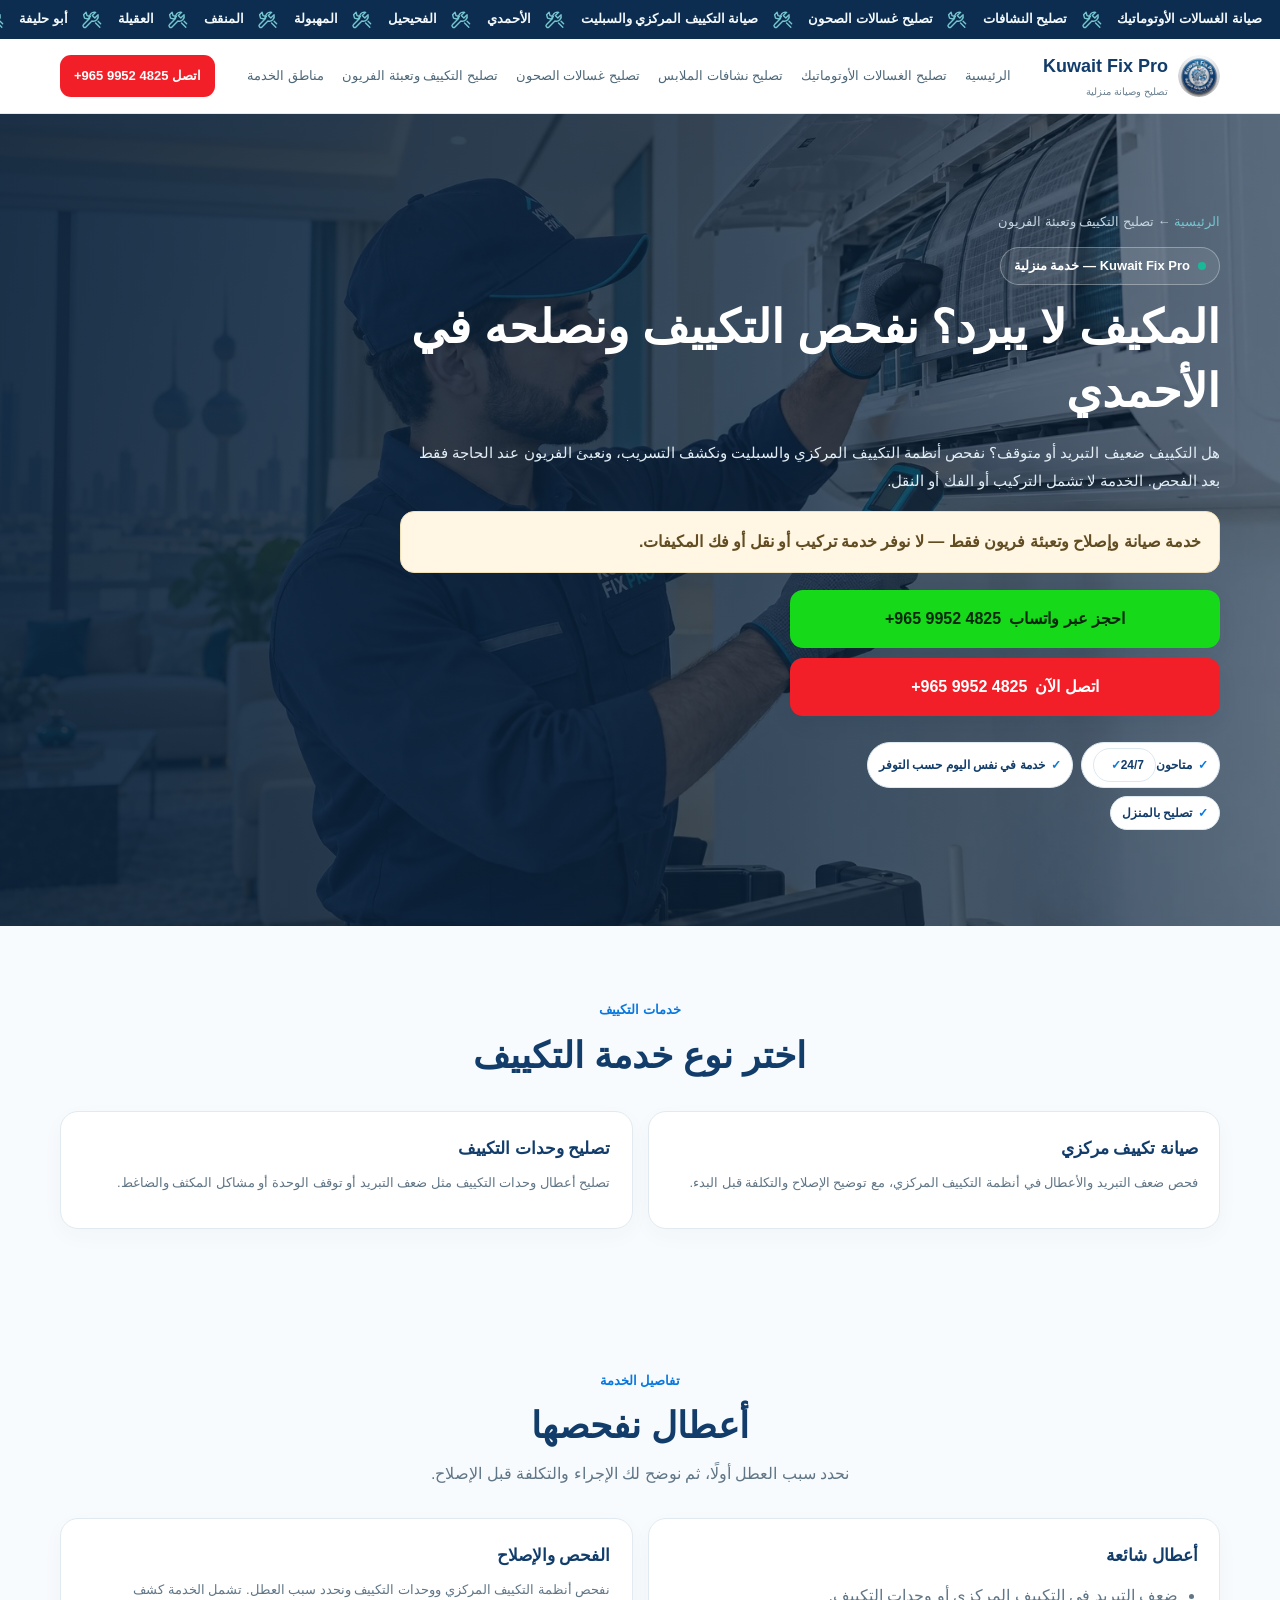
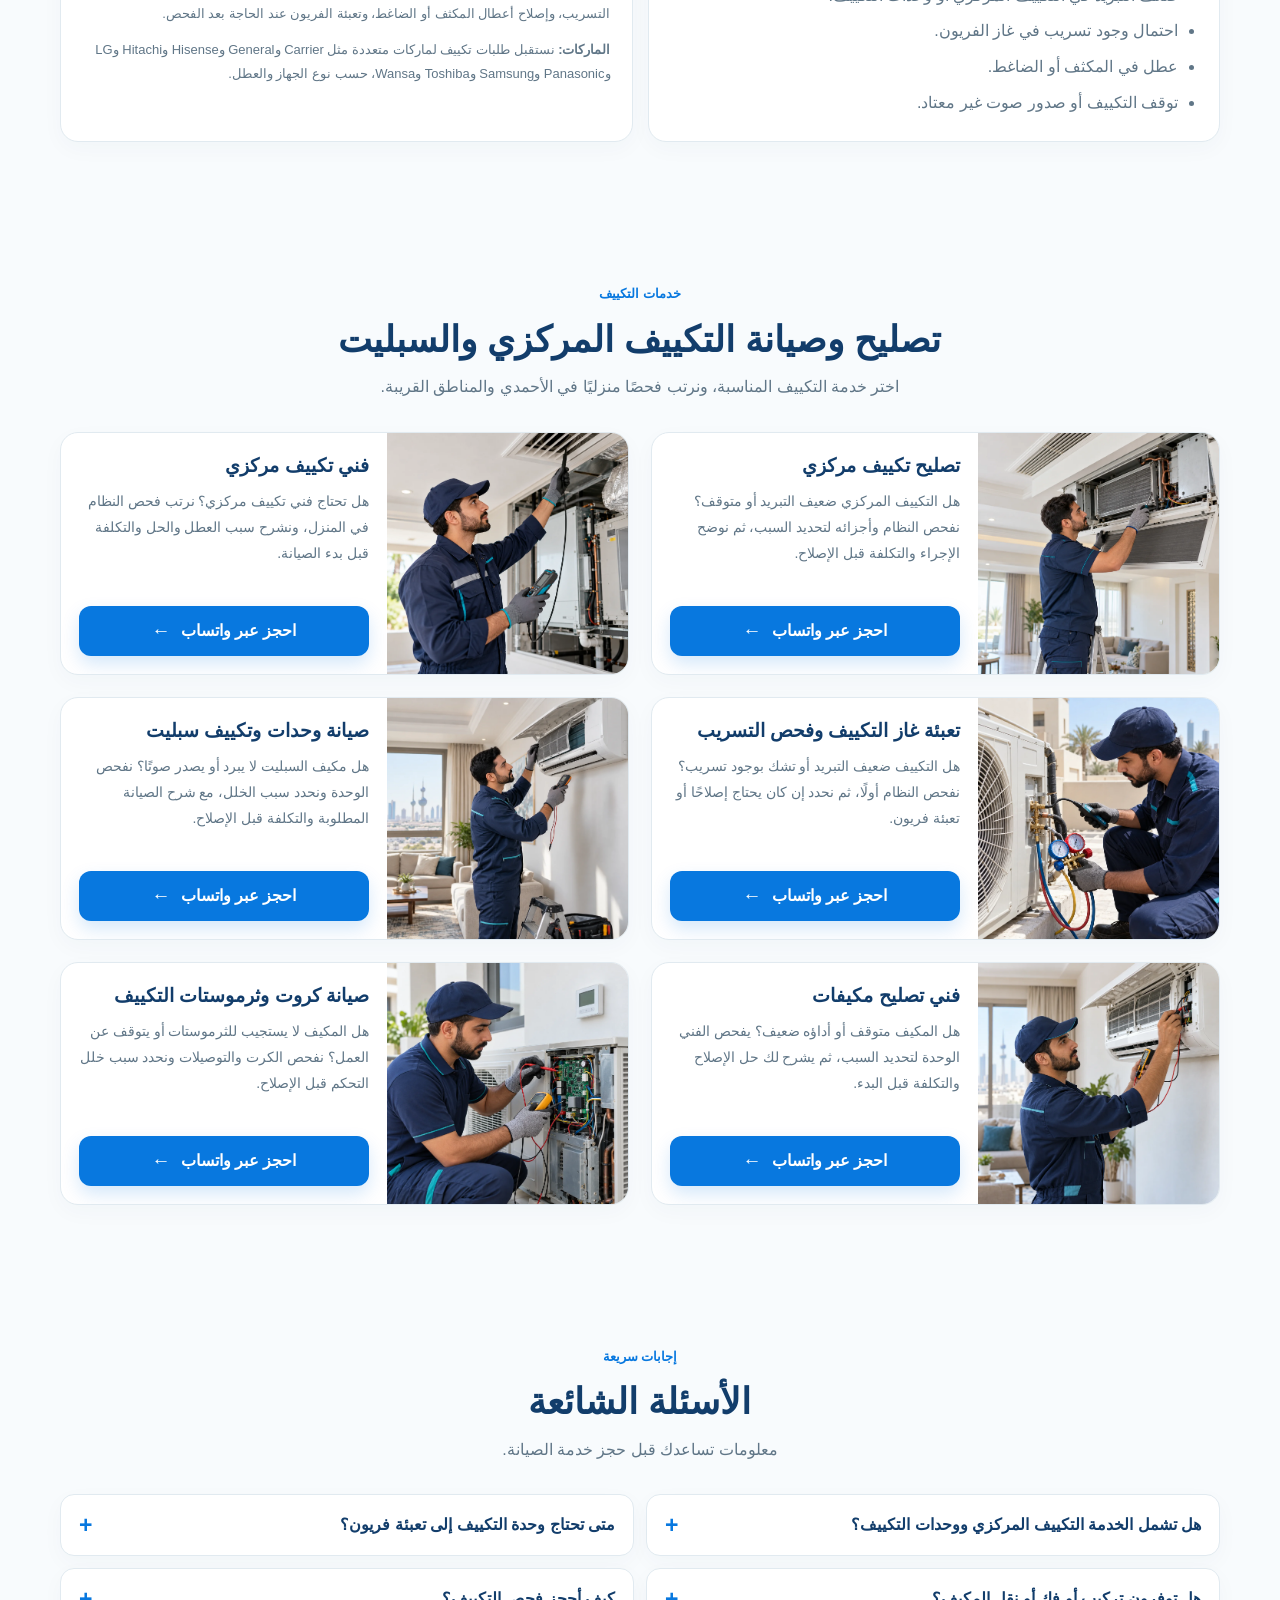
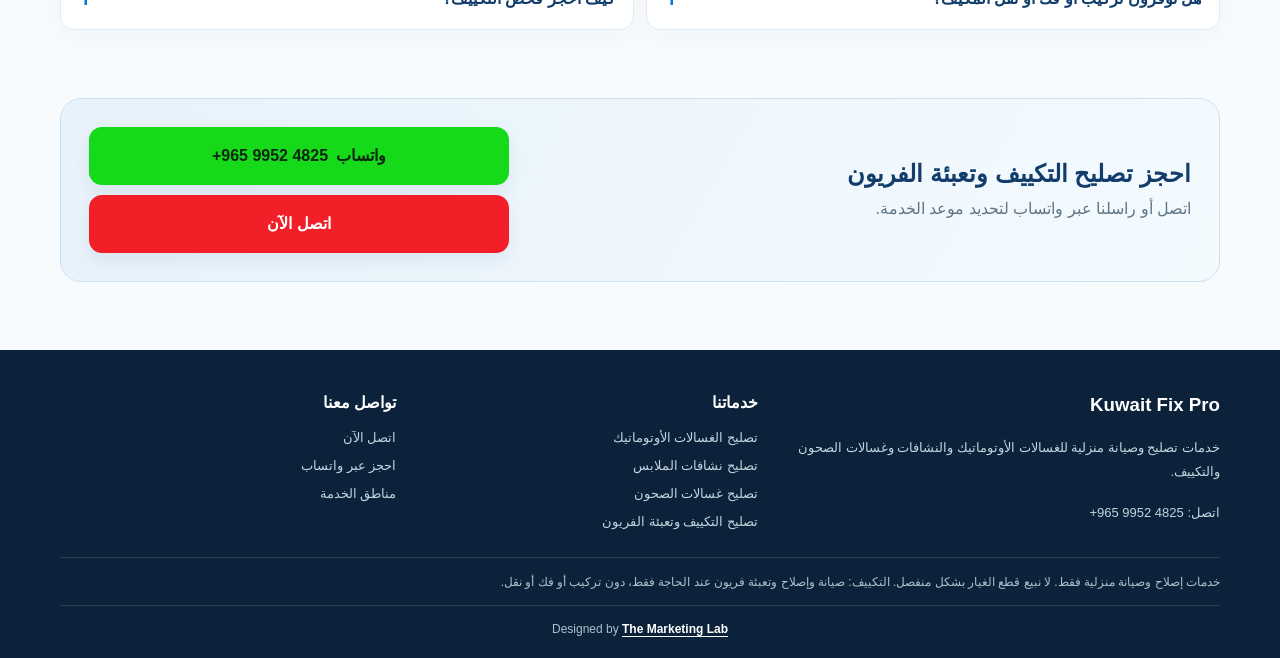
==== commit cbb83afe: "Use supplied logo in site header and favicon Add descriptive alt text for the visible brand logo.\n\" ====
--- a/ac-repair.html
+++ b/ac-repair.html
@@ -2,8 +2,8 @@
 <script>(function(w,d,s,l,i){w[l]=w[l]||[];w[l].push({"gtm.start":new Date().getTime(),event:"gtm.js"});var f=d.getElementsByTagName(s)[0],j=d.createElement(s),dl=l!=="dataLayer"?"&l="+l:"";j.async=true;j.src="https://www.googletagmanager.com/gtm.js?id="+i+dl;f.parentNode.insertBefore(j,f);})(window,document,"script","dataLayer","GTM-T76RTGN5");</script>
 <!-- End Google Tag Manager --><script async src="https://www.googletagmanager.com/gtag/js?id=AW-16918937818"></script>
 <script>window.dataLayer=window.dataLayer||[];function gtag(){dataLayer.push(arguments);}gtag("js",new Date());gtag("config","AW-16918937818");</script>
-<meta charset="utf-8"><meta name="viewport" content="width=device-width, initial-scale=1, minimum-scale=1, maximum-scale=1, user-scalable=no, viewport-fit=cover"><meta name="theme-color" content="#123d6b"><meta name="robots" content="index,follow,max-image-preview:large"><title>صيانة تكييف مركزي وتصليح وحدات في الأحمدي | Kuwait Fix Pro</title><meta name="description" content="المكيف لا يبرد؟ صيانة تكييف مركزي وسبليت في الأحمدي. نفحص العطل والتسريب ونعبئ الفريون عند الحاجة؛ لا نقدم التركيب أو الفك أو النقل."><link rel="canonical" href="https://www.kuwaitfixpro.com/ac-repair"><meta property="og:locale" content="ar_KW"><meta property="og:type" content="website"><meta property="og:site_name" content="Kuwait Fix Pro"><meta property="og:url" content="https://www.kuwaitfixpro.com/ac-repair"><meta property="og:title" content="صيانة تكييف مركزي وتصليح وحدات في الأحمدي | Kuwait Fix Pro"><meta property="og:description" content="المكيف لا يبرد؟ صيانة تكييف مركزي وسبليت في الأحمدي. نفحص العطل والتسريب ونعبئ الفريون عند الحاجة؛ لا نقدم التركيب أو الفك أو النقل."><meta name="twitter:card" content="summary_large_image"><meta name="twitter:title" content="صيانة تكييف مركزي وتصليح وحدات في الأحمدي | Kuwait Fix Pro"><meta name="twitter:description" content="المكيف لا يبرد؟ صيانة تكييف مركزي وسبليت في الأحمدي. نفحص العطل والتسريب ونعبئ الفريون عند الحاجة؛ لا نقدم التركيب أو الفك أو النقل."><script type="application/ld+json">{"@context": "https://schema.org", "@type": "FAQPage", "mainEntity": [{"@type": "Question", "name": "هل تشمل الخدمة التكييف المركزي ووحدات التكييف؟", "acceptedAnswer": {"@type": "Answer", "text": "نعم، نقدم فحص وإصلاح أعطال التكييف المركزي ووحدات التكييف بحسب نوع الجهاز والمشكلة."}}, {"@type": "Question", "name": "متى تحتاج وحدة التكييف إلى تعبئة فريون؟", "acceptedAnswer": {"@type": "Answer", "text": "نبدأ بفحص ضعف التبريد واحتمال وجود تسريب. تتم تعبئة الفريون عند الحاجة بعد الفحص."}}, {"@type": "Question", "name": "هل توفرون تركيب أو فك أو نقل المكيف؟", "acceptedAnswer": {"@type": "Answer", "text": "لا، الخدمة تشمل الصيانة والإصلاح وتعبئة الفريون فقط. لا نوفر تركيب المكيف أو فكه أو نقله."}}, {"@type": "Question", "name": "كيف أحجز فحص التكييف؟", "acceptedAnswer": {"@type": "Answer", "text": "اتصل بنا أو أرسل تفاصيل نوع التكييف والعطل وموقعك عبر واتساب لترتيب موعد الفحص."}}]}</script><link rel="icon" type="image/svg+xml" href="/favicon.svg"><link rel="stylesheet" href="style.css"></head><body><!-- Google Tag Manager (noscript) -->
+<meta charset="utf-8"><meta name="viewport" content="width=device-width, initial-scale=1, minimum-scale=1, maximum-scale=1, user-scalable=no, viewport-fit=cover"><meta name="theme-color" content="#123d6b"><meta name="robots" content="index,follow,max-image-preview:large"><title>صيانة تكييف مركزي وتصليح وحدات في الأحمدي | Kuwait Fix Pro</title><meta name="description" content="المكيف لا يبرد؟ صيانة تكييف مركزي وسبليت في الأحمدي. نفحص العطل والتسريب ونعبئ الفريون عند الحاجة؛ لا نقدم التركيب أو الفك أو النقل."><link rel="canonical" href="https://www.kuwaitfixpro.com/ac-repair"><meta property="og:locale" content="ar_KW"><meta property="og:type" content="website"><meta property="og:site_name" content="Kuwait Fix Pro"><meta property="og:url" content="https://www.kuwaitfixpro.com/ac-repair"><meta property="og:title" content="صيانة تكييف مركزي وتصليح وحدات في الأحمدي | Kuwait Fix Pro"><meta property="og:description" content="المكيف لا يبرد؟ صيانة تكييف مركزي وسبليت في الأحمدي. نفحص العطل والتسريب ونعبئ الفريون عند الحاجة؛ لا نقدم التركيب أو الفك أو النقل."><meta name="twitter:card" content="summary_large_image"><meta name="twitter:title" content="صيانة تكييف مركزي وتصليح وحدات في الأحمدي | Kuwait Fix Pro"><meta name="twitter:description" content="المكيف لا يبرد؟ صيانة تكييف مركزي وسبليت في الأحمدي. نفحص العطل والتسريب ونعبئ الفريون عند الحاجة؛ لا نقدم التركيب أو الفك أو النقل."><script type="application/ld+json">{"@context": "https://schema.org", "@type": "FAQPage", "mainEntity": [{"@type": "Question", "name": "هل تشمل الخدمة التكييف المركزي ووحدات التكييف؟", "acceptedAnswer": {"@type": "Answer", "text": "نعم، نقدم فحص وإصلاح أعطال التكييف المركزي ووحدات التكييف بحسب نوع الجهاز والمشكلة."}}, {"@type": "Question", "name": "متى تحتاج وحدة التكييف إلى تعبئة فريون؟", "acceptedAnswer": {"@type": "Answer", "text": "نبدأ بفحص ضعف التبريد واحتمال وجود تسريب. تتم تعبئة الفريون عند الحاجة بعد الفحص."}}, {"@type": "Question", "name": "هل توفرون تركيب أو فك أو نقل المكيف؟", "acceptedAnswer": {"@type": "Answer", "text": "لا، الخدمة تشمل الصيانة والإصلاح وتعبئة الفريون فقط. لا نوفر تركيب المكيف أو فكه أو نقله."}}, {"@type": "Question", "name": "كيف أحجز فحص التكييف؟", "acceptedAnswer": {"@type": "Answer", "text": "اتصل بنا أو أرسل تفاصيل نوع التكييف والعطل وموقعك عبر واتساب لترتيب موعد الفحص."}}]}</script><link rel="icon" type="image/png" href="/assets/kuwait-fix-pro-logo.png"><link rel="stylesheet" href="style.css"></head><body><!-- Google Tag Manager (noscript) -->
 <noscript><iframe src="https://www.googletagmanager.com/ns.html?id=GTM-T76RTGN5" height="0" width="0" style="display:none;visibility:hidden"></iframe></noscript>
-<!-- End Google Tag Manager (noscript) --><div class="topbar"><div class="ticker-viewport" role="region" aria-label="خدمات ومناطق Kuwait Fix Pro"><div class="ticker-track"><div class="ticker-run" dir="rtl"><span class="ticker-item">صيانة الغسالات الأوتوماتيك</span><span class="ticker-separator"><svg viewBox="0 0 28 24" aria-hidden="true"><path d="M17.9 3.3a6.1 6.1 0 0 0-7.5 7.5L3.1 18a2.1 2.1 0 0 0 3 3l7.2-7.2a6.1 6.1 0 0 0 7.5-7.5l-4 4-3.1-3.1z"/><path d="m17.7 16.2 5.2 5.2m-2.1-7.3 3.1 3.1M6.2 3.2l1.1 4.1 4.1 1.1-3 3-4.1-1.1-1.1-4.1z"/></svg></span><span class="ticker-item">تصليح النشافات</span><span class="ticker-separator"><svg viewBox="0 0 28 24" aria-hidden="true"><path d="M17.9 3.3a6.1 6.1 0 0 0-7.5 7.5L3.1 18a2.1 2.1 0 0 0 3 3l7.2-7.2a6.1 6.1 0 0 0 7.5-7.5l-4 4-3.1-3.1z"/><path d="m17.7 16.2 5.2 5.2m-2.1-7.3 3.1 3.1M6.2 3.2l1.1 4.1 4.1 1.1-3 3-4.1-1.1-1.1-4.1z"/></svg></span><span class="ticker-item">تصليح غسالات الصحون</span><span class="ticker-separator"><svg viewBox="0 0 28 24" aria-hidden="true"><path d="M17.9 3.3a6.1 6.1 0 0 0-7.5 7.5L3.1 18a2.1 2.1 0 0 0 3 3l7.2-7.2a6.1 6.1 0 0 0 7.5-7.5l-4 4-3.1-3.1z"/><path d="m17.7 16.2 5.2 5.2m-2.1-7.3 3.1 3.1M6.2 3.2l1.1 4.1 4.1 1.1-3 3-4.1-1.1-1.1-4.1z"/></svg></span><span class="ticker-item">صيانة التكييف المركزي والسبليت</span><span class="ticker-separator"><svg viewBox="0 0 28 24" aria-hidden="true"><path d="M17.9 3.3a6.1 6.1 0 0 0-7.5 7.5L3.1 18a2.1 2.1 0 0 0 3 3l7.2-7.2a6.1 6.1 0 0 0 7.5-7.5l-4 4-3.1-3.1z"/><path d="m17.7 16.2 5.2 5.2m-2.1-7.3 3.1 3.1M6.2 3.2l1.1 4.1 4.1 1.1-3 3-4.1-1.1-1.1-4.1z"/></svg></span><span class="ticker-item">الأحمدي</span><span class="ticker-separator"><svg viewBox="0 0 28 24" aria-hidden="true"><path d="M17.9 3.3a6.1 6.1 0 0 0-7.5 7.5L3.1 18a2.1 2.1 0 0 0 3 3l7.2-7.2a6.1 6.1 0 0 0 7.5-7.5l-4 4-3.1-3.1z"/><path d="m17.7 16.2 5.2 5.2m-2.1-7.3 3.1 3.1M6.2 3.2l1.1 4.1 4.1 1.1-3 3-4.1-1.1-1.1-4.1z"/></svg></span><span class="ticker-item">الفحيحيل</span><span class="ticker-separator"><svg viewBox="0 0 28 24" aria-hidden="true"><path d="M17.9 3.3a6.1 6.1 0 0 0-7.5 7.5L3.1 18a2.1 2.1 0 0 0 3 3l7.2-7.2a6.1 6.1 0 0 0 7.5-7.5l-4 4-3.1-3.1z"/><path d="m17.7 16.2 5.2 5.2m-2.1-7.3 3.1 3.1M6.2 3.2l1.1 4.1 4.1 1.1-3 3-4.1-1.1-1.1-4.1z"/></svg></span><span class="ticker-item">المهبولة</span><span class="ticker-separator"><svg viewBox="0 0 28 24" aria-hidden="true"><path d="M17.9 3.3a6.1 6.1 0 0 0-7.5 7.5L3.1 18a2.1 2.1 0 0 0 3 3l7.2-7.2a6.1 6.1 0 0 0 7.5-7.5l-4 4-3.1-3.1z"/><path d="m17.7 16.2 5.2 5.2m-2.1-7.3 3.1 3.1M6.2 3.2l1.1 4.1 4.1 1.1-3 3-4.1-1.1-1.1-4.1z"/></svg></span><span class="ticker-item">المنقف</span><span class="ticker-separator"><svg viewBox="0 0 28 24" aria-hidden="true"><path d="M17.9 3.3a6.1 6.1 0 0 0-7.5 7.5L3.1 18a2.1 2.1 0 0 0 3 3l7.2-7.2a6.1 6.1 0 0 0 7.5-7.5l-4 4-3.1-3.1z"/><path d="m17.7 16.2 5.2 5.2m-2.1-7.3 3.1 3.1M6.2 3.2l1.1 4.1 4.1 1.1-3 3-4.1-1.1-1.1-4.1z"/></svg></span><span class="ticker-item">العقيلة</span><span class="ticker-separator"><svg viewBox="0 0 28 24" aria-hidden="true"><path d="M17.9 3.3a6.1 6.1 0 0 0-7.5 7.5L3.1 18a2.1 2.1 0 0 0 3 3l7.2-7.2a6.1 6.1 0 0 0 7.5-7.5l-4 4-3.1-3.1z"/><path d="m17.7 16.2 5.2 5.2m-2.1-7.3 3.1 3.1M6.2 3.2l1.1 4.1 4.1 1.1-3 3-4.1-1.1-1.1-4.1z"/></svg></span><span class="ticker-item">أبو حليفة</span><span class="ticker-separator"><svg viewBox="0 0 28 24" aria-hidden="true"><path d="M17.9 3.3a6.1 6.1 0 0 0-7.5 7.5L3.1 18a2.1 2.1 0 0 0 3 3l7.2-7.2a6.1 6.1 0 0 0 7.5-7.5l-4 4-3.1-3.1z"/><path d="m17.7 16.2 5.2 5.2m-2.1-7.3 3.1 3.1M6.2 3.2l1.1 4.1 4.1 1.1-3 3-4.1-1.1-1.1-4.1z"/></svg></span><span class="ticker-item">الفنطاس</span><span class="ticker-separator"><svg viewBox="0 0 28 24" aria-hidden="true"><path d="M17.9 3.3a6.1 6.1 0 0 0-7.5 7.5L3.1 18a2.1 2.1 0 0 0 3 3l7.2-7.2a6.1 6.1 0 0 0 7.5-7.5l-4 4-3.1-3.1z"/><path d="m17.7 16.2 5.2 5.2m-2.1-7.3 3.1 3.1M6.2 3.2l1.1 4.1 4.1 1.1-3 3-4.1-1.1-1.1-4.1z"/></svg></span><span class="ticker-item">صباح السالم</span><span class="ticker-separator"><svg viewBox="0 0 28 24" aria-hidden="true"><path d="M17.9 3.3a6.1 6.1 0 0 0-7.5 7.5L3.1 18a2.1 2.1 0 0 0 3 3l7.2-7.2a6.1 6.1 0 0 0 7.5-7.5l-4 4-3.1-3.1z"/><path d="m17.7 16.2 5.2 5.2m-2.1-7.3 3.1 3.1M6.2 3.2l1.1 4.1 4.1 1.1-3 3-4.1-1.1-1.1-4.1z"/></svg></span><span class="ticker-item">مبارك الكبير</span><span class="ticker-separator"><svg viewBox="0 0 28 24" aria-hidden="true"><path d="M17.9 3.3a6.1 6.1 0 0 0-7.5 7.5L3.1 18a2.1 2.1 0 0 0 3 3l7.2-7.2a6.1 6.1 0 0 0 7.5-7.5l-4 4-3.1-3.1z"/><path d="m17.7 16.2 5.2 5.2m-2.1-7.3 3.1 3.1M6.2 3.2l1.1 4.1 4.1 1.1-3 3-4.1-1.1-1.1-4.1z"/></svg></span><span class="ticker-item">خدمة منزلية</span><span class="ticker-separator"><svg viewBox="0 0 28 24" aria-hidden="true"><path d="M17.9 3.3a6.1 6.1 0 0 0-7.5 7.5L3.1 18a2.1 2.1 0 0 0 3 3l7.2-7.2a6.1 6.1 0 0 0 7.5-7.5l-4 4-3.1-3.1z"/><path d="m17.7 16.2 5.2 5.2m-2.1-7.3 3.1 3.1M6.2 3.2l1.1 4.1 4.1 1.1-3 3-4.1-1.1-1.1-4.1z"/></svg></span><span class="ticker-item">متاحون 24/7</span><span class="ticker-separator"><svg viewBox="0 0 28 24" aria-hidden="true"><path d="M17.9 3.3a6.1 6.1 0 0 0-7.5 7.5L3.1 18a2.1 2.1 0 0 0 3 3l7.2-7.2a6.1 6.1 0 0 0 7.5-7.5l-4 4-3.1-3.1z"/><path d="m17.7 16.2 5.2 5.2m-2.1-7.3 3.1 3.1M6.2 3.2l1.1 4.1 4.1 1.1-3 3-4.1-1.1-1.1-4.1z"/></svg></span><span class="ticker-item">خدمة في نفس اليوم حسب التوفر</span><span class="ticker-separator"><svg viewBox="0 0 28 24" aria-hidden="true"><path d="M17.9 3.3a6.1 6.1 0 0 0-7.5 7.5L3.1 18a2.1 2.1 0 0 0 3 3l7.2-7.2a6.1 6.1 0 0 0 7.5-7.5l-4 4-3.1-3.1z"/><path d="m17.7 16.2 5.2 5.2m-2.1-7.3 3.1 3.1M6.2 3.2l1.1 4.1 4.1 1.1-3 3-4.1-1.1-1.1-4.1z"/></svg></span><span class="ticker-item">نوضح التكلفة قبل الإصلاح</span><span class="ticker-separator"><svg viewBox="0 0 28 24" aria-hidden="true"><path d="M17.9 3.3a6.1 6.1 0 0 0-7.5 7.5L3.1 18a2.1 2.1 0 0 0 3 3l7.2-7.2a6.1 6.1 0 0 0 7.5-7.5l-4 4-3.1-3.1z"/><path d="m17.7 16.2 5.2 5.2m-2.1-7.3 3.1 3.1M6.2 3.2l1.1 4.1 4.1 1.1-3 3-4.1-1.1-1.1-4.1z"/></svg></span></div><div class="ticker-run" dir="rtl" aria-hidden="true"><span class="ticker-item">صيانة الغسالات الأوتوماتيك</span><span class="ticker-separator"><svg viewBox="0 0 28 24" aria-hidden="true"><path d="M17.9 3.3a6.1 6.1 0 0 0-7.5 7.5L3.1 18a2.1 2.1 0 0 0 3 3l7.2-7.2a6.1 6.1 0 0 0 7.5-7.5l-4 4-3.1-3.1z"/><path d="m17.7 16.2 5.2 5.2m-2.1-7.3 3.1 3.1M6.2 3.2l1.1 4.1 4.1 1.1-3 3-4.1-1.1-1.1-4.1z"/></svg></span><span class="ticker-item">تصليح النشافات</span><span class="ticker-separator"><svg viewBox="0 0 28 24" aria-hidden="true"><path d="M17.9 3.3a6.1 6.1 0 0 0-7.5 7.5L3.1 18a2.1 2.1 0 0 0 3 3l7.2-7.2a6.1 6.1 0 0 0 7.5-7.5l-4 4-3.1-3.1z"/><path d="m17.7 16.2 5.2 5.2m-2.1-7.3 3.1 3.1M6.2 3.2l1.1 4.1 4.1 1.1-3 3-4.1-1.1-1.1-4.1z"/></svg></span><span class="ticker-item">تصليح غسالات الصحون</span><span class="ticker-separator"><svg viewBox="0 0 28 24" aria-hidden="true"><path d="M17.9 3.3a6.1 6.1 0 0 0-7.5 7.5L3.1 18a2.1 2.1 0 0 0 3 3l7.2-7.2a6.1 6.1 0 0 0 7.5-7.5l-4 4-3.1-3.1z"/><path d="m17.7 16.2 5.2 5.2m-2.1-7.3 3.1 3.1M6.2 3.2l1.1 4.1 4.1 1.1-3 3-4.1-1.1-1.1-4.1z"/></svg></span><span class="ticker-item">صيانة التكييف المركزي والسبليت</span><span class="ticker-separator"><svg viewBox="0 0 28 24" aria-hidden="true"><path d="M17.9 3.3a6.1 6.1 0 0 0-7.5 7.5L3.1 18a2.1 2.1 0 0 0 3 3l7.2-7.2a6.1 6.1 0 0 0 7.5-7.5l-4 4-3.1-3.1z"/><path d="m17.7 16.2 5.2 5.2m-2.1-7.3 3.1 3.1M6.2 3.2l1.1 4.1 4.1 1.1-3 3-4.1-1.1-1.1-4.1z"/></svg></span><span class="ticker-item">الأحمدي</span><span class="ticker-separator"><svg viewBox="0 0 28 24" aria-hidden="true"><path d="M17.9 3.3a6.1 6.1 0 0 0-7.5 7.5L3.1 18a2.1 2.1 0 0 0 3 3l7.2-7.2a6.1 6.1 0 0 0 7.5-7.5l-4 4-3.1-3.1z"/><path d="m17.7 16.2 5.2 5.2m-2.1-7.3 3.1 3.1M6.2 3.2l1.1 4.1 4.1 1.1-3 3-4.1-1.1-1.1-4.1z"/></svg></span><span class="ticker-item">الفحيحيل</span><span class="ticker-separator"><svg viewBox="0 0 28 24" aria-hidden="true"><path d="M17.9 3.3a6.1 6.1 0 0 0-7.5 7.5L3.1 18a2.1 2.1 0 0 0 3 3l7.2-7.2a6.1 6.1 0 0 0 7.5-7.5l-4 4-3.1-3.1z"/><path d="m17.7 16.2 5.2 5.2m-2.1-7.3 3.1 3.1M6.2 3.2l1.1 4.1 4.1 1.1-3 3-4.1-1.1-1.1-4.1z"/></svg></span><span class="ticker-item">المهبولة</span><span class="ticker-separator"><svg viewBox="0 0 28 24" aria-hidden="true"><path d="M17.9 3.3a6.1 6.1 0 0 0-7.5 7.5L3.1 18a2.1 2.1 0 0 0 3 3l7.2-7.2a6.1 6.1 0 0 0 7.5-7.5l-4 4-3.1-3.1z"/><path d="m17.7 16.2 5.2 5.2m-2.1-7.3 3.1 3.1M6.2 3.2l1.1 4.1 4.1 1.1-3 3-4.1-1.1-1.1-4.1z"/></svg></span><span class="ticker-item">المنقف</span><span class="ticker-separator"><svg viewBox="0 0 28 24" aria-hidden="true"><path d="M17.9 3.3a6.1 6.1 0 0 0-7.5 7.5L3.1 18a2.1 2.1 0 0 0 3 3l7.2-7.2a6.1 6.1 0 0 0 7.5-7.5l-4 4-3.1-3.1z"/><path d="m17.7 16.2 5.2 5.2m-2.1-7.3 3.1 3.1M6.2 3.2l1.1 4.1 4.1 1.1-3 3-4.1-1.1-1.1-4.1z"/></svg></span><span class="ticker-item">العقيلة</span><span class="ticker-separator"><svg viewBox="0 0 28 24" aria-hidden="true"><path d="M17.9 3.3a6.1 6.1 0 0 0-7.5 7.5L3.1 18a2.1 2.1 0 0 0 3 3l7.2-7.2a6.1 6.1 0 0 0 7.5-7.5l-4 4-3.1-3.1z"/><path d="m17.7 16.2 5.2 5.2m-2.1-7.3 3.1 3.1M6.2 3.2l1.1 4.1 4.1 1.1-3 3-4.1-1.1-1.1-4.1z"/></svg></span><span class="ticker-item">أبو حليفة</span><span class="ticker-separator"><svg viewBox="0 0 28 24" aria-hidden="true"><path d="M17.9 3.3a6.1 6.1 0 0 0-7.5 7.5L3.1 18a2.1 2.1 0 0 0 3 3l7.2-7.2a6.1 6.1 0 0 0 7.5-7.5l-4 4-3.1-3.1z"/><path d="m17.7 16.2 5.2 5.2m-2.1-7.3 3.1 3.1M6.2 3.2l1.1 4.1 4.1 1.1-3 3-4.1-1.1-1.1-4.1z"/></svg></span><span class="ticker-item">الفنطاس</span><span class="ticker-separator"><svg viewBox="0 0 28 24" aria-hidden="true"><path d="M17.9 3.3a6.1 6.1 0 0 0-7.5 7.5L3.1 18a2.1 2.1 0 0 0 3 3l7.2-7.2a6.1 6.1 0 0 0 7.5-7.5l-4 4-3.1-3.1z"/><path d="m17.7 16.2 5.2 5.2m-2.1-7.3 3.1 3.1M6.2 3.2l1.1 4.1 4.1 1.1-3 3-4.1-1.1-1.1-4.1z"/></svg></span><span class="ticker-item">صباح السالم</span><span class="ticker-separator"><svg viewBox="0 0 28 24" aria-hidden="true"><path d="M17.9 3.3a6.1 6.1 0 0 0-7.5 7.5L3.1 18a2.1 2.1 0 0 0 3 3l7.2-7.2a6.1 6.1 0 0 0 7.5-7.5l-4 4-3.1-3.1z"/><path d="m17.7 16.2 5.2 5.2m-2.1-7.3 3.1 3.1M6.2 3.2l1.1 4.1 4.1 1.1-3 3-4.1-1.1-1.1-4.1z"/></svg></span><span class="ticker-item">مبارك الكبير</span><span class="ticker-separator"><svg viewBox="0 0 28 24" aria-hidden="true"><path d="M17.9 3.3a6.1 6.1 0 0 0-7.5 7.5L3.1 18a2.1 2.1 0 0 0 3 3l7.2-7.2a6.1 6.1 0 0 0 7.5-7.5l-4 4-3.1-3.1z"/><path d="m17.7 16.2 5.2 5.2m-2.1-7.3 3.1 3.1M6.2 3.2l1.1 4.1 4.1 1.1-3 3-4.1-1.1-1.1-4.1z"/></svg></span><span class="ticker-item">خدمة منزلية</span><span class="ticker-separator"><svg viewBox="0 0 28 24" aria-hidden="true"><path d="M17.9 3.3a6.1 6.1 0 0 0-7.5 7.5L3.1 18a2.1 2.1 0 0 0 3 3l7.2-7.2a6.1 6.1 0 0 0 7.5-7.5l-4 4-3.1-3.1z"/><path d="m17.7 16.2 5.2 5.2m-2.1-7.3 3.1 3.1M6.2 3.2l1.1 4.1 4.1 1.1-3 3-4.1-1.1-1.1-4.1z"/></svg></span><span class="ticker-item">متاحون 24/7</span><span class="ticker-separator"><svg viewBox="0 0 28 24" aria-hidden="true"><path d="M17.9 3.3a6.1 6.1 0 0 0-7.5 7.5L3.1 18a2.1 2.1 0 0 0 3 3l7.2-7.2a6.1 6.1 0 0 0 7.5-7.5l-4 4-3.1-3.1z"/><path d="m17.7 16.2 5.2 5.2m-2.1-7.3 3.1 3.1M6.2 3.2l1.1 4.1 4.1 1.1-3 3-4.1-1.1-1.1-4.1z"/></svg></span><span class="ticker-item">خدمة في نفس اليوم حسب التوفر</span><span class="ticker-separator"><svg viewBox="0 0 28 24" aria-hidden="true"><path d="M17.9 3.3a6.1 6.1 0 0 0-7.5 7.5L3.1 18a2.1 2.1 0 0 0 3 3l7.2-7.2a6.1 6.1 0 0 0 7.5-7.5l-4 4-3.1-3.1z"/><path d="m17.7 16.2 5.2 5.2m-2.1-7.3 3.1 3.1M6.2 3.2l1.1 4.1 4.1 1.1-3 3-4.1-1.1-1.1-4.1z"/></svg></span><span class="ticker-item">نوضح التكلفة قبل الإصلاح</span><span class="ticker-separator"><svg viewBox="0 0 28 24" aria-hidden="true"><path d="M17.9 3.3a6.1 6.1 0 0 0-7.5 7.5L3.1 18a2.1 2.1 0 0 0 3 3l7.2-7.2a6.1 6.1 0 0 0 7.5-7.5l-4 4-3.1-3.1z"/><path d="m17.7 16.2 5.2 5.2m-2.1-7.3 3.1 3.1M6.2 3.2l1.1 4.1 4.1 1.1-3 3-4.1-1.1-1.1-4.1z"/></svg></span></div></div></div></div><header class="header"><div class="wrap head"><a class="brand" href="/"><span class="brandmark"><svg viewBox="0 0 48 48" role="img" aria-label="أجهزة الصيانة الأربعة"><circle cx="24" cy="24" r="22" fill="#0878df"/><circle cx="24" cy="24" r="20.5" fill="none" stroke="#75c5cf" stroke-width="1.5"/><g fill="none" stroke="#fff" stroke-width="1.5" stroke-linecap="round" stroke-linejoin="round"><rect x="8" y="9" width="13" height="14" rx="2"/><path d="M11 12h2m3 0h2"/><circle cx="14.5" cy="17" r="3.6"/><rect x="27" y="9" width="13" height="14" rx="2"/><path d="M30 12h1.5"/><circle cx="33.5" cy="17" r="3.6"/><rect x="8" y="26" width="13" height="13" rx="2"/><path d="M10.5 29h8m-7 3h6m-6 3h6"/><path d="M27 29q0-3 3-3h7q3 0 3 3v7q0 3-3 3h-7q-3 0-3-3z"/><path d="M29 32h9m-8 2h7m-6 2h5"/></g></svg></span><span>Kuwait Fix Pro<small style="display:block;font-size:10px;color:#6b8190;font-weight:500">تصليح وصيانة منزلية</small></span></a><nav class="nav"><a href="/">الرئيسية</a><a href="/washing-machine-repair">تصليح الغسالات الأوتوماتيك</a><a href="/dryer-repair">تصليح نشافات الملابس</a><a href="/dishwasher-repair">تصليح غسالات الصحون</a><a href="/ac-repair">تصليح التكييف وتعبئة الفريون</a><a href="/#areas">مناطق الخدمة</a></nav><a class="head-cta" href="tel:+96599524825">اتصل <span class="ltr" dir="ltr">+965 9952 4825</span></a></div></header><main><section class="service-hero" style="--service-hero-image:url('assets/ac-service.webp')"><div class="wrap service-hero-grid"><div><div class="breadcrumb"><a href="/">الرئيسية</a> ← تصليح التكييف وتعبئة الفريون</div><span class="eyebrow"><i class="dot"></i> Kuwait Fix Pro — خدمة منزلية</span><h1>المكيف لا يبرد؟ نفحص التكييف ونصلحه في الأحمدي</h1><p>هل التكييف ضعيف التبريد أو متوقف؟ نفحص أنظمة التكييف المركزي والسبليت ونكشف التسريب، ونعبئ الفريون عند الحاجة فقط بعد الفحص. الخدمة لا تشمل التركيب أو الفك أو النقل.</p><div class="warning">خدمة صيانة وإصلاح وتعبئة فريون فقط — لا نوفر خدمة تركيب أو نقل أو فك المكيفات.</div><div class="actions"><a class="btn btn-wa" href="https://wa.me/96599524825">احجز عبر واتساب <span class="ltr" dir="ltr">+965 9952 4825</span></a><a class="btn btn-call" href="tel:+96599524825">اتصل الآن <span class="ltr" dir="ltr">+965 9952 4825</span></a><div class="benefits service-benefits"><span>متاحون <span dir="ltr">24/7</span></span><span>خدمة في نفس اليوم حسب التوفر</span><span>تصليح بالمنزل</span></div></div></div></section><section class="section"><div class="wrap"><div class="section-head"><span class="kicker">خدمات التكييف</span><h2>اختر نوع خدمة التكييف</h2></div><div class="detail-grid"><article class="card"><h3>صيانة تكييف مركزي</h3><p>فحص ضعف التبريد والأعطال في أنظمة التكييف المركزي، مع توضيح الإصلاح والتكلفة قبل البدء.</p></article><article class="card"><h3>تصليح وحدات التكييف</h3><p>تصليح أعطال وحدات التكييف مثل ضعف التبريد أو توقف الوحدة أو مشاكل المكثف والضاغط.</p></article></div></div></section>
+<!-- End Google Tag Manager (noscript) --><div class="topbar"><div class="ticker-viewport" role="region" aria-label="خدمات ومناطق Kuwait Fix Pro"><div class="ticker-track"><div class="ticker-run" dir="rtl"><span class="ticker-item">صيانة الغسالات الأوتوماتيك</span><span class="ticker-separator"><svg viewBox="0 0 28 24" aria-hidden="true"><path d="M17.9 3.3a6.1 6.1 0 0 0-7.5 7.5L3.1 18a2.1 2.1 0 0 0 3 3l7.2-7.2a6.1 6.1 0 0 0 7.5-7.5l-4 4-3.1-3.1z"/><path d="m17.7 16.2 5.2 5.2m-2.1-7.3 3.1 3.1M6.2 3.2l1.1 4.1 4.1 1.1-3 3-4.1-1.1-1.1-4.1z"/></svg></span><span class="ticker-item">تصليح النشافات</span><span class="ticker-separator"><svg viewBox="0 0 28 24" aria-hidden="true"><path d="M17.9 3.3a6.1 6.1 0 0 0-7.5 7.5L3.1 18a2.1 2.1 0 0 0 3 3l7.2-7.2a6.1 6.1 0 0 0 7.5-7.5l-4 4-3.1-3.1z"/><path d="m17.7 16.2 5.2 5.2m-2.1-7.3 3.1 3.1M6.2 3.2l1.1 4.1 4.1 1.1-3 3-4.1-1.1-1.1-4.1z"/></svg></span><span class="ticker-item">تصليح غسالات الصحون</span><span class="ticker-separator"><svg viewBox="0 0 28 24" aria-hidden="true"><path d="M17.9 3.3a6.1 6.1 0 0 0-7.5 7.5L3.1 18a2.1 2.1 0 0 0 3 3l7.2-7.2a6.1 6.1 0 0 0 7.5-7.5l-4 4-3.1-3.1z"/><path d="m17.7 16.2 5.2 5.2m-2.1-7.3 3.1 3.1M6.2 3.2l1.1 4.1 4.1 1.1-3 3-4.1-1.1-1.1-4.1z"/></svg></span><span class="ticker-item">صيانة التكييف المركزي والسبليت</span><span class="ticker-separator"><svg viewBox="0 0 28 24" aria-hidden="true"><path d="M17.9 3.3a6.1 6.1 0 0 0-7.5 7.5L3.1 18a2.1 2.1 0 0 0 3 3l7.2-7.2a6.1 6.1 0 0 0 7.5-7.5l-4 4-3.1-3.1z"/><path d="m17.7 16.2 5.2 5.2m-2.1-7.3 3.1 3.1M6.2 3.2l1.1 4.1 4.1 1.1-3 3-4.1-1.1-1.1-4.1z"/></svg></span><span class="ticker-item">الأحمدي</span><span class="ticker-separator"><svg viewBox="0 0 28 24" aria-hidden="true"><path d="M17.9 3.3a6.1 6.1 0 0 0-7.5 7.5L3.1 18a2.1 2.1 0 0 0 3 3l7.2-7.2a6.1 6.1 0 0 0 7.5-7.5l-4 4-3.1-3.1z"/><path d="m17.7 16.2 5.2 5.2m-2.1-7.3 3.1 3.1M6.2 3.2l1.1 4.1 4.1 1.1-3 3-4.1-1.1-1.1-4.1z"/></svg></span><span class="ticker-item">الفحيحيل</span><span class="ticker-separator"><svg viewBox="0 0 28 24" aria-hidden="true"><path d="M17.9 3.3a6.1 6.1 0 0 0-7.5 7.5L3.1 18a2.1 2.1 0 0 0 3 3l7.2-7.2a6.1 6.1 0 0 0 7.5-7.5l-4 4-3.1-3.1z"/><path d="m17.7 16.2 5.2 5.2m-2.1-7.3 3.1 3.1M6.2 3.2l1.1 4.1 4.1 1.1-3 3-4.1-1.1-1.1-4.1z"/></svg></span><span class="ticker-item">المهبولة</span><span class="ticker-separator"><svg viewBox="0 0 28 24" aria-hidden="true"><path d="M17.9 3.3a6.1 6.1 0 0 0-7.5 7.5L3.1 18a2.1 2.1 0 0 0 3 3l7.2-7.2a6.1 6.1 0 0 0 7.5-7.5l-4 4-3.1-3.1z"/><path d="m17.7 16.2 5.2 5.2m-2.1-7.3 3.1 3.1M6.2 3.2l1.1 4.1 4.1 1.1-3 3-4.1-1.1-1.1-4.1z"/></svg></span><span class="ticker-item">المنقف</span><span class="ticker-separator"><svg viewBox="0 0 28 24" aria-hidden="true"><path d="M17.9 3.3a6.1 6.1 0 0 0-7.5 7.5L3.1 18a2.1 2.1 0 0 0 3 3l7.2-7.2a6.1 6.1 0 0 0 7.5-7.5l-4 4-3.1-3.1z"/><path d="m17.7 16.2 5.2 5.2m-2.1-7.3 3.1 3.1M6.2 3.2l1.1 4.1 4.1 1.1-3 3-4.1-1.1-1.1-4.1z"/></svg></span><span class="ticker-item">العقيلة</span><span class="ticker-separator"><svg viewBox="0 0 28 24" aria-hidden="true"><path d="M17.9 3.3a6.1 6.1 0 0 0-7.5 7.5L3.1 18a2.1 2.1 0 0 0 3 3l7.2-7.2a6.1 6.1 0 0 0 7.5-7.5l-4 4-3.1-3.1z"/><path d="m17.7 16.2 5.2 5.2m-2.1-7.3 3.1 3.1M6.2 3.2l1.1 4.1 4.1 1.1-3 3-4.1-1.1-1.1-4.1z"/></svg></span><span class="ticker-item">أبو حليفة</span><span class="ticker-separator"><svg viewBox="0 0 28 24" aria-hidden="true"><path d="M17.9 3.3a6.1 6.1 0 0 0-7.5 7.5L3.1 18a2.1 2.1 0 0 0 3 3l7.2-7.2a6.1 6.1 0 0 0 7.5-7.5l-4 4-3.1-3.1z"/><path d="m17.7 16.2 5.2 5.2m-2.1-7.3 3.1 3.1M6.2 3.2l1.1 4.1 4.1 1.1-3 3-4.1-1.1-1.1-4.1z"/></svg></span><span class="ticker-item">الفنطاس</span><span class="ticker-separator"><svg viewBox="0 0 28 24" aria-hidden="true"><path d="M17.9 3.3a6.1 6.1 0 0 0-7.5 7.5L3.1 18a2.1 2.1 0 0 0 3 3l7.2-7.2a6.1 6.1 0 0 0 7.5-7.5l-4 4-3.1-3.1z"/><path d="m17.7 16.2 5.2 5.2m-2.1-7.3 3.1 3.1M6.2 3.2l1.1 4.1 4.1 1.1-3 3-4.1-1.1-1.1-4.1z"/></svg></span><span class="ticker-item">صباح السالم</span><span class="ticker-separator"><svg viewBox="0 0 28 24" aria-hidden="true"><path d="M17.9 3.3a6.1 6.1 0 0 0-7.5 7.5L3.1 18a2.1 2.1 0 0 0 3 3l7.2-7.2a6.1 6.1 0 0 0 7.5-7.5l-4 4-3.1-3.1z"/><path d="m17.7 16.2 5.2 5.2m-2.1-7.3 3.1 3.1M6.2 3.2l1.1 4.1 4.1 1.1-3 3-4.1-1.1-1.1-4.1z"/></svg></span><span class="ticker-item">مبارك الكبير</span><span class="ticker-separator"><svg viewBox="0 0 28 24" aria-hidden="true"><path d="M17.9 3.3a6.1 6.1 0 0 0-7.5 7.5L3.1 18a2.1 2.1 0 0 0 3 3l7.2-7.2a6.1 6.1 0 0 0 7.5-7.5l-4 4-3.1-3.1z"/><path d="m17.7 16.2 5.2 5.2m-2.1-7.3 3.1 3.1M6.2 3.2l1.1 4.1 4.1 1.1-3 3-4.1-1.1-1.1-4.1z"/></svg></span><span class="ticker-item">خدمة منزلية</span><span class="ticker-separator"><svg viewBox="0 0 28 24" aria-hidden="true"><path d="M17.9 3.3a6.1 6.1 0 0 0-7.5 7.5L3.1 18a2.1 2.1 0 0 0 3 3l7.2-7.2a6.1 6.1 0 0 0 7.5-7.5l-4 4-3.1-3.1z"/><path d="m17.7 16.2 5.2 5.2m-2.1-7.3 3.1 3.1M6.2 3.2l1.1 4.1 4.1 1.1-3 3-4.1-1.1-1.1-4.1z"/></svg></span><span class="ticker-item">متاحون 24/7</span><span class="ticker-separator"><svg viewBox="0 0 28 24" aria-hidden="true"><path d="M17.9 3.3a6.1 6.1 0 0 0-7.5 7.5L3.1 18a2.1 2.1 0 0 0 3 3l7.2-7.2a6.1 6.1 0 0 0 7.5-7.5l-4 4-3.1-3.1z"/><path d="m17.7 16.2 5.2 5.2m-2.1-7.3 3.1 3.1M6.2 3.2l1.1 4.1 4.1 1.1-3 3-4.1-1.1-1.1-4.1z"/></svg></span><span class="ticker-item">خدمة في نفس اليوم حسب التوفر</span><span class="ticker-separator"><svg viewBox="0 0 28 24" aria-hidden="true"><path d="M17.9 3.3a6.1 6.1 0 0 0-7.5 7.5L3.1 18a2.1 2.1 0 0 0 3 3l7.2-7.2a6.1 6.1 0 0 0 7.5-7.5l-4 4-3.1-3.1z"/><path d="m17.7 16.2 5.2 5.2m-2.1-7.3 3.1 3.1M6.2 3.2l1.1 4.1 4.1 1.1-3 3-4.1-1.1-1.1-4.1z"/></svg></span><span class="ticker-item">نوضح التكلفة قبل الإصلاح</span><span class="ticker-separator"><svg viewBox="0 0 28 24" aria-hidden="true"><path d="M17.9 3.3a6.1 6.1 0 0 0-7.5 7.5L3.1 18a2.1 2.1 0 0 0 3 3l7.2-7.2a6.1 6.1 0 0 0 7.5-7.5l-4 4-3.1-3.1z"/><path d="m17.7 16.2 5.2 5.2m-2.1-7.3 3.1 3.1M6.2 3.2l1.1 4.1 4.1 1.1-3 3-4.1-1.1-1.1-4.1z"/></svg></span></div><div class="ticker-run" dir="rtl" aria-hidden="true"><span class="ticker-item">صيانة الغسالات الأوتوماتيك</span><span class="ticker-separator"><svg viewBox="0 0 28 24" aria-hidden="true"><path d="M17.9 3.3a6.1 6.1 0 0 0-7.5 7.5L3.1 18a2.1 2.1 0 0 0 3 3l7.2-7.2a6.1 6.1 0 0 0 7.5-7.5l-4 4-3.1-3.1z"/><path d="m17.7 16.2 5.2 5.2m-2.1-7.3 3.1 3.1M6.2 3.2l1.1 4.1 4.1 1.1-3 3-4.1-1.1-1.1-4.1z"/></svg></span><span class="ticker-item">تصليح النشافات</span><span class="ticker-separator"><svg viewBox="0 0 28 24" aria-hidden="true"><path d="M17.9 3.3a6.1 6.1 0 0 0-7.5 7.5L3.1 18a2.1 2.1 0 0 0 3 3l7.2-7.2a6.1 6.1 0 0 0 7.5-7.5l-4 4-3.1-3.1z"/><path d="m17.7 16.2 5.2 5.2m-2.1-7.3 3.1 3.1M6.2 3.2l1.1 4.1 4.1 1.1-3 3-4.1-1.1-1.1-4.1z"/></svg></span><span class="ticker-item">تصليح غسالات الصحون</span><span class="ticker-separator"><svg viewBox="0 0 28 24" aria-hidden="true"><path d="M17.9 3.3a6.1 6.1 0 0 0-7.5 7.5L3.1 18a2.1 2.1 0 0 0 3 3l7.2-7.2a6.1 6.1 0 0 0 7.5-7.5l-4 4-3.1-3.1z"/><path d="m17.7 16.2 5.2 5.2m-2.1-7.3 3.1 3.1M6.2 3.2l1.1 4.1 4.1 1.1-3 3-4.1-1.1-1.1-4.1z"/></svg></span><span class="ticker-item">صيانة التكييف المركزي والسبليت</span><span class="ticker-separator"><svg viewBox="0 0 28 24" aria-hidden="true"><path d="M17.9 3.3a6.1 6.1 0 0 0-7.5 7.5L3.1 18a2.1 2.1 0 0 0 3 3l7.2-7.2a6.1 6.1 0 0 0 7.5-7.5l-4 4-3.1-3.1z"/><path d="m17.7 16.2 5.2 5.2m-2.1-7.3 3.1 3.1M6.2 3.2l1.1 4.1 4.1 1.1-3 3-4.1-1.1-1.1-4.1z"/></svg></span><span class="ticker-item">الأحمدي</span><span class="ticker-separator"><svg viewBox="0 0 28 24" aria-hidden="true"><path d="M17.9 3.3a6.1 6.1 0 0 0-7.5 7.5L3.1 18a2.1 2.1 0 0 0 3 3l7.2-7.2a6.1 6.1 0 0 0 7.5-7.5l-4 4-3.1-3.1z"/><path d="m17.7 16.2 5.2 5.2m-2.1-7.3 3.1 3.1M6.2 3.2l1.1 4.1 4.1 1.1-3 3-4.1-1.1-1.1-4.1z"/></svg></span><span class="ticker-item">الفحيحيل</span><span class="ticker-separator"><svg viewBox="0 0 28 24" aria-hidden="true"><path d="M17.9 3.3a6.1 6.1 0 0 0-7.5 7.5L3.1 18a2.1 2.1 0 0 0 3 3l7.2-7.2a6.1 6.1 0 0 0 7.5-7.5l-4 4-3.1-3.1z"/><path d="m17.7 16.2 5.2 5.2m-2.1-7.3 3.1 3.1M6.2 3.2l1.1 4.1 4.1 1.1-3 3-4.1-1.1-1.1-4.1z"/></svg></span><span class="ticker-item">المهبولة</span><span class="ticker-separator"><svg viewBox="0 0 28 24" aria-hidden="true"><path d="M17.9 3.3a6.1 6.1 0 0 0-7.5 7.5L3.1 18a2.1 2.1 0 0 0 3 3l7.2-7.2a6.1 6.1 0 0 0 7.5-7.5l-4 4-3.1-3.1z"/><path d="m17.7 16.2 5.2 5.2m-2.1-7.3 3.1 3.1M6.2 3.2l1.1 4.1 4.1 1.1-3 3-4.1-1.1-1.1-4.1z"/></svg></span><span class="ticker-item">المنقف</span><span class="ticker-separator"><svg viewBox="0 0 28 24" aria-hidden="true"><path d="M17.9 3.3a6.1 6.1 0 0 0-7.5 7.5L3.1 18a2.1 2.1 0 0 0 3 3l7.2-7.2a6.1 6.1 0 0 0 7.5-7.5l-4 4-3.1-3.1z"/><path d="m17.7 16.2 5.2 5.2m-2.1-7.3 3.1 3.1M6.2 3.2l1.1 4.1 4.1 1.1-3 3-4.1-1.1-1.1-4.1z"/></svg></span><span class="ticker-item">العقيلة</span><span class="ticker-separator"><svg viewBox="0 0 28 24" aria-hidden="true"><path d="M17.9 3.3a6.1 6.1 0 0 0-7.5 7.5L3.1 18a2.1 2.1 0 0 0 3 3l7.2-7.2a6.1 6.1 0 0 0 7.5-7.5l-4 4-3.1-3.1z"/><path d="m17.7 16.2 5.2 5.2m-2.1-7.3 3.1 3.1M6.2 3.2l1.1 4.1 4.1 1.1-3 3-4.1-1.1-1.1-4.1z"/></svg></span><span class="ticker-item">أبو حليفة</span><span class="ticker-separator"><svg viewBox="0 0 28 24" aria-hidden="true"><path d="M17.9 3.3a6.1 6.1 0 0 0-7.5 7.5L3.1 18a2.1 2.1 0 0 0 3 3l7.2-7.2a6.1 6.1 0 0 0 7.5-7.5l-4 4-3.1-3.1z"/><path d="m17.7 16.2 5.2 5.2m-2.1-7.3 3.1 3.1M6.2 3.2l1.1 4.1 4.1 1.1-3 3-4.1-1.1-1.1-4.1z"/></svg></span><span class="ticker-item">الفنطاس</span><span class="ticker-separator"><svg viewBox="0 0 28 24" aria-hidden="true"><path d="M17.9 3.3a6.1 6.1 0 0 0-7.5 7.5L3.1 18a2.1 2.1 0 0 0 3 3l7.2-7.2a6.1 6.1 0 0 0 7.5-7.5l-4 4-3.1-3.1z"/><path d="m17.7 16.2 5.2 5.2m-2.1-7.3 3.1 3.1M6.2 3.2l1.1 4.1 4.1 1.1-3 3-4.1-1.1-1.1-4.1z"/></svg></span><span class="ticker-item">صباح السالم</span><span class="ticker-separator"><svg viewBox="0 0 28 24" aria-hidden="true"><path d="M17.9 3.3a6.1 6.1 0 0 0-7.5 7.5L3.1 18a2.1 2.1 0 0 0 3 3l7.2-7.2a6.1 6.1 0 0 0 7.5-7.5l-4 4-3.1-3.1z"/><path d="m17.7 16.2 5.2 5.2m-2.1-7.3 3.1 3.1M6.2 3.2l1.1 4.1 4.1 1.1-3 3-4.1-1.1-1.1-4.1z"/></svg></span><span class="ticker-item">مبارك الكبير</span><span class="ticker-separator"><svg viewBox="0 0 28 24" aria-hidden="true"><path d="M17.9 3.3a6.1 6.1 0 0 0-7.5 7.5L3.1 18a2.1 2.1 0 0 0 3 3l7.2-7.2a6.1 6.1 0 0 0 7.5-7.5l-4 4-3.1-3.1z"/><path d="m17.7 16.2 5.2 5.2m-2.1-7.3 3.1 3.1M6.2 3.2l1.1 4.1 4.1 1.1-3 3-4.1-1.1-1.1-4.1z"/></svg></span><span class="ticker-item">خدمة منزلية</span><span class="ticker-separator"><svg viewBox="0 0 28 24" aria-hidden="true"><path d="M17.9 3.3a6.1 6.1 0 0 0-7.5 7.5L3.1 18a2.1 2.1 0 0 0 3 3l7.2-7.2a6.1 6.1 0 0 0 7.5-7.5l-4 4-3.1-3.1z"/><path d="m17.7 16.2 5.2 5.2m-2.1-7.3 3.1 3.1M6.2 3.2l1.1 4.1 4.1 1.1-3 3-4.1-1.1-1.1-4.1z"/></svg></span><span class="ticker-item">متاحون 24/7</span><span class="ticker-separator"><svg viewBox="0 0 28 24" aria-hidden="true"><path d="M17.9 3.3a6.1 6.1 0 0 0-7.5 7.5L3.1 18a2.1 2.1 0 0 0 3 3l7.2-7.2a6.1 6.1 0 0 0 7.5-7.5l-4 4-3.1-3.1z"/><path d="m17.7 16.2 5.2 5.2m-2.1-7.3 3.1 3.1M6.2 3.2l1.1 4.1 4.1 1.1-3 3-4.1-1.1-1.1-4.1z"/></svg></span><span class="ticker-item">خدمة في نفس اليوم حسب التوفر</span><span class="ticker-separator"><svg viewBox="0 0 28 24" aria-hidden="true"><path d="M17.9 3.3a6.1 6.1 0 0 0-7.5 7.5L3.1 18a2.1 2.1 0 0 0 3 3l7.2-7.2a6.1 6.1 0 0 0 7.5-7.5l-4 4-3.1-3.1z"/><path d="m17.7 16.2 5.2 5.2m-2.1-7.3 3.1 3.1M6.2 3.2l1.1 4.1 4.1 1.1-3 3-4.1-1.1-1.1-4.1z"/></svg></span><span class="ticker-item">نوضح التكلفة قبل الإصلاح</span><span class="ticker-separator"><svg viewBox="0 0 28 24" aria-hidden="true"><path d="M17.9 3.3a6.1 6.1 0 0 0-7.5 7.5L3.1 18a2.1 2.1 0 0 0 3 3l7.2-7.2a6.1 6.1 0 0 0 7.5-7.5l-4 4-3.1-3.1z"/><path d="m17.7 16.2 5.2 5.2m-2.1-7.3 3.1 3.1M6.2 3.2l1.1 4.1 4.1 1.1-3 3-4.1-1.1-1.1-4.1z"/></svg></span></div></div></div></div><header class="header"><div class="wrap head"><a class="brand" href="/"><span class="brandmark"><img src="/assets/kuwait-fix-pro-logo.png" alt="Kuwait Fix Pro logo for appliance repair and maintenance in Ahmadi, Kuwait"></span><span>Kuwait Fix Pro<small style="display:block;font-size:10px;color:#6b8190;font-weight:500">تصليح وصيانة منزلية</small></span></a><nav class="nav"><a href="/">الرئيسية</a><a href="/washing-machine-repair">تصليح الغسالات الأوتوماتيك</a><a href="/dryer-repair">تصليح نشافات الملابس</a><a href="/dishwasher-repair">تصليح غسالات الصحون</a><a href="/ac-repair">تصليح التكييف وتعبئة الفريون</a><a href="/#areas">مناطق الخدمة</a></nav><a class="head-cta" href="tel:+96599524825">اتصل <span class="ltr" dir="ltr">+965 9952 4825</span></a></div></header><main><section class="service-hero" style="--service-hero-image:url('assets/ac-service.webp')"><div class="wrap service-hero-grid"><div><div class="breadcrumb"><a href="/">الرئيسية</a> ← تصليح التكييف وتعبئة الفريون</div><span class="eyebrow"><i class="dot"></i> Kuwait Fix Pro — خدمة منزلية</span><h1>المكيف لا يبرد؟ نفحص التكييف ونصلحه في الأحمدي</h1><p>هل التكييف ضعيف التبريد أو متوقف؟ نفحص أنظمة التكييف المركزي والسبليت ونكشف التسريب، ونعبئ الفريون عند الحاجة فقط بعد الفحص. الخدمة لا تشمل التركيب أو الفك أو النقل.</p><div class="warning">خدمة صيانة وإصلاح وتعبئة فريون فقط — لا نوفر خدمة تركيب أو نقل أو فك المكيفات.</div><div class="actions"><a class="btn btn-wa" href="https://wa.me/96599524825">احجز عبر واتساب <span class="ltr" dir="ltr">+965 9952 4825</span></a><a class="btn btn-call" href="tel:+96599524825">اتصل الآن <span class="ltr" dir="ltr">+965 9952 4825</span></a><div class="benefits service-benefits"><span>متاحون <span dir="ltr">24/7</span></span><span>خدمة في نفس اليوم حسب التوفر</span><span>تصليح بالمنزل</span></div></div></div></section><section class="section"><div class="wrap"><div class="section-head"><span class="kicker">خدمات التكييف</span><h2>اختر نوع خدمة التكييف</h2></div><div class="detail-grid"><article class="card"><h3>صيانة تكييف مركزي</h3><p>فحص ضعف التبريد والأعطال في أنظمة التكييف المركزي، مع توضيح الإصلاح والتكلفة قبل البدء.</p></article><article class="card"><h3>تصليح وحدات التكييف</h3><p>تصليح أعطال وحدات التكييف مثل ضعف التبريد أو توقف الوحدة أو مشاكل المكثف والضاغط.</p></article></div></div></section>
 <section class="section"><div class="wrap"><div class="section-head"><span class="kicker">تفاصيل الخدمة</span><h2>أعطال نفحصها</h2><p>نحدد سبب العطل أولًا، ثم نوضح لك الإجراء والتكلفة قبل الإصلاح.</p></div><div class="detail-grid"><article class="card"><h3>أعطال شائعة</h3><ul class="list"><li>ضعف التبريد في التكييف المركزي أو وحدات التكييف.</li><li>احتمال وجود تسريب في غاز الفريون.</li><li>عطل في المكثف أو الضاغط.</li><li>توقف التكييف أو صدور صوت غير معتاد.</li></ul></article><article class="card"><h3>الفحص والإصلاح</h3><p>نفحص أنظمة التكييف المركزي ووحدات التكييف ونحدد سبب العطل. تشمل الخدمة كشف التسريب، وإصلاح أعطال المكثف أو الضاغط، وتعبئة الفريون عند الحاجة بعد الفحص.</p><p><b>الماركات:</b> نستقبل طلبات تكييف لماركات متعددة مثل Carrier وGeneral وHisense وHitachi وLG وPanasonic وSamsung وToshiba وWansa، حسب نوع الجهاز والعطل.</p></article></div></div></section><section class="section ac-services" id="ac-services"><div class="wrap"><div class="section-head"><span class="kicker">خدمات التكييف</span><h2>تصليح وصيانة التكييف المركزي والسبليت</h2><p>اختر خدمة التكييف المناسبة، ونرتب فحصًا منزليًا في الأحمدي والمناطق القريبة.</p></div><div class="ac-service-grid"><article class="card ac-service-card"><img src="assets/central-ac-repair.webp" alt="فني يصلح وحدة تكييف مركزي ويفحص ملفات التبريد" title="فني يصلح وحدة تكييف مركزي ويفحص ملفات التبريد" loading="lazy"><div class="ac-service-body"><h3>تصليح تكييف مركزي</h3><p>هل التكييف المركزي ضعيف التبريد أو متوقف؟ نفحص النظام وأجزائه لتحديد السبب، ثم نوضح الإجراء والتكلفة قبل الإصلاح.</p><a class="service-card-cta" href="https://wa.me/96599524825">احجز عبر واتساب <span aria-hidden="true">←</span></a></div></article><article class="card ac-service-card"><img src="assets/central-ac-technician.webp" alt="فني تكييف مركزي يفحص النظام بجهاز قياس" title="فني تكييف مركزي يفحص النظام بجهاز قياس" loading="lazy"><div class="ac-service-body"><h3>فني تكييف مركزي</h3><p>هل تحتاج فني تكييف مركزي؟ نرتب فحص النظام في المنزل، ونشرح سبب العطل والحل والتكلفة قبل بدء الصيانة.</p><a class="service-card-cta" href="https://wa.me/96599524825">احجز عبر واتساب <span aria-hidden="true">←</span></a></div></article><article class="card ac-service-card"><img src="assets/ac-freon-leak-check.webp" alt="فني يفحص تسريب غاز التكييف باستخدام مقياس ضغط" title="فني يفحص تسريب غاز التكييف باستخدام مقياس ضغط" loading="lazy"><div class="ac-service-body"><h3>تعبئة غاز التكييف وفحص التسريب</h3><p>هل التكييف ضعيف التبريد أو تشك بوجود تسريب؟ نفحص النظام أولًا، ثم نحدد إن كان يحتاج إصلاحًا أو تعبئة فريون.</p><a class="service-card-cta" href="https://wa.me/96599524825">احجز عبر واتساب <span aria-hidden="true">←</span></a></div></article><article class="card ac-service-card"><img src="assets/split-ac-maintenance.webp" alt="فني يصون وحدة تكييف سبليت داخل المنزل" title="فني يصون وحدة تكييف سبليت داخل المنزل" loading="lazy"><div class="ac-service-body"><h3>صيانة وحدات وتكييف سبليت</h3><p>هل مكيف السبليت لا يبرد أو يصدر صوتًا؟ نفحص الوحدة ونحدد سبب الخلل، مع شرح الصيانة المطلوبة والتكلفة قبل الإصلاح.</p><a class="service-card-cta" href="https://wa.me/96599524825">احجز عبر واتساب <span aria-hidden="true">←</span></a></div></article><article class="card ac-service-card"><img src="assets/ac-repair-technician.webp" alt="فني تصليح مكيفات يفحص وحدة تكييف منزلية" title="فني تصليح مكيفات يفحص وحدة تكييف منزلية" loading="lazy"><div class="ac-service-body"><h3>فني تصليح مكيفات</h3><p>هل المكيف متوقف أو أداؤه ضعيف؟ يفحص الفني الوحدة لتحديد السبب، ثم يشرح لك حل الإصلاح والتكلفة قبل البدء.</p><a class="service-card-cta" href="https://wa.me/96599524825">احجز عبر واتساب <span aria-hidden="true">←</span></a></div></article><article class="card ac-service-card"><img src="assets/ac-board-thermostat-repair.webp" alt="فني يفحص كرت تحكم وثرموستات التكييف" title="فني يفحص كرت تحكم وثرموستات التكييف" loading="lazy"><div class="ac-service-body"><h3>صيانة كروت وثرموستات التكييف</h3><p>هل المكيف لا يستجيب للثرموستات أو يتوقف عن العمل؟ نفحص الكرت والتوصيلات ونحدد سبب خلل التحكم قبل الإصلاح.</p><a class="service-card-cta" href="https://wa.me/96599524825">احجز عبر واتساب <span aria-hidden="true">←</span></a></div></article></div></div></section><section class="section faq-section" id="faq"><div class="wrap"><div class="section-head"><span class="kicker">إجابات سريعة</span><h2>الأسئلة الشائعة</h2><p>معلومات تساعدك قبل حجز خدمة الصيانة.</p></div><div class="faq-grid"><details class="faq-item"><summary>هل تشمل الخدمة التكييف المركزي ووحدات التكييف؟</summary><p>نعم، نقدم فحص وإصلاح أعطال التكييف المركزي ووحدات التكييف بحسب نوع الجهاز والمشكلة.</p></details><details class="faq-item"><summary>متى تحتاج وحدة التكييف إلى تعبئة فريون؟</summary><p>نبدأ بفحص ضعف التبريد واحتمال وجود تسريب. تتم تعبئة الفريون عند الحاجة بعد الفحص.</p></details><details class="faq-item"><summary>هل توفرون تركيب أو فك أو نقل المكيف؟</summary><p>لا، الخدمة تشمل الصيانة والإصلاح وتعبئة الفريون فقط. لا نوفر تركيب المكيف أو فكه أو نقله.</p></details><details class="faq-item"><summary>كيف أحجز فحص التكييف؟</summary><p>اتصل بنا أو أرسل تفاصيل نوع التكييف والعطل وموقعك عبر واتساب لترتيب موعد الفحص.</p></details></div></div></section>
 <section class="section" style="padding-top:0"><div class="wrap"><div class="cta"><div><h2>احجز تصليح التكييف وتعبئة الفريون</h2><p>اتصل أو راسلنا عبر واتساب لتحديد موعد الخدمة.</p></div><div class="actions"><a class="btn btn-wa" href="https://wa.me/96599524825">واتساب <span class="ltr" dir="ltr">+965 9952 4825</span></a><a class="btn btn-call" href="tel:+96599524825">اتصل الآن</a></div></div></div></section></main><footer><div class="wrap"><div class="footgrid"><div><h3>Kuwait Fix Pro</h3><p>خدمات تصليح وصيانة منزلية للغسالات الأوتوماتيك والنشافات وغسالات الصحون والتكييف.</p><a href="tel:+96599524825">اتصل: <span class="ltr" dir="ltr">+965 9952 4825</span></a></div><div><h4>خدماتنا</h4><div class="footlinks"><a href="/washing-machine-repair">تصليح الغسالات الأوتوماتيك</a><a href="/dryer-repair">تصليح نشافات الملابس</a><a href="/dishwasher-repair">تصليح غسالات الصحون</a><a href="/ac-repair">تصليح التكييف وتعبئة الفريون</a></div></div><div><h4>تواصل معنا</h4><div class="footlinks"><a href="tel:+96599524825">اتصل الآن</a><a href="https://wa.me/96599524825">احجز عبر واتساب</a><a href="/#areas">مناطق الخدمة</a></div></div></div><div class="disclaimer">خدمات إصلاح وصيانة منزلية فقط. لا نبيع قطع الغيار بشكل منفصل. التكييف: صيانة وإصلاح وتعبئة فريون عند الحاجة فقط، دون تركيب أو فك أو نقل.</div><div class="credit" dir="ltr">Designed by <a href="https://themarketinglabdigital.com" target="_blank" rel="noopener noreferrer">The Marketing Lab</a></div></div></footer><div class="mobile-bar" aria-label="تواصل سريع"><a class="btn btn-wa" href="https://wa.me/96599524825" aria-label="تواصل عبر واتساب"><svg viewBox="0 0 24 24" aria-hidden="true"><path d="M20.4 11.7a8.4 8.4 0 0 1-12.2 7.5L4 20l.9-4.1a8.4 8.4 0 1 1 15.5-4.2Z"/><path d="M9.1 8.4c.2-.5.5-.7.9-.7h.5c.2 0 .4.1.5.4l.7 1.8c.1.3.1.5-.1.7l-.6.8c-.2.2-.2.4-.1.6.6 1.1 1.5 2 2.7 2.6.2.1.4.1.6-.1l.8-.9c.2-.2.4-.2.7-.1l1.7.8c.3.1.4.3.4.5 0 .5-.2 1-.6 1.3-.5.5-1.3.7-2 .5-1.4-.3-2.9-1.2-4.2-2.5-1.3-1.3-2.1-2.7-2.4-4.1-.2-.6 0-1.2.5-1.6Z"/></svg><span>واتساب</span></a><a class="btn btn-call" href="tel:+96599524825" aria-label="اتصل على +965 9952 4825"><svg viewBox="0 0 24 24" aria-hidden="true"><path d="M6.6 3.5 9 3l2 4.4-1.8 1.7a15 15 0 0 0 5.7 5.7l1.7-1.8 4.4 2-.5 2.4c-.2 1-1.1 1.7-2.1 1.6A17.5 17.5 0 0 1 5 5.6c-.1-1 .6-1.9 1.6-2.1Z"/></svg><span>اتصل</span></a></div></body></html>
--- a/style.css
+++ b/style.css
@@ -118,8 +118,8 @@
 @media(max-width:620px){.why-grid{grid-template-columns:1fr}}
 
 /* Replace the letter mark with a compact round badge for the four serviced appliances. */
-.brandmark{border-radius:50%;background:transparent;color:transparent;overflow:visible}
-.brandmark svg{display:block;width:100%;height:100%}
+.brandmark{border-radius:50%;background:transparent;color:transparent;overflow:hidden}
+.brandmark img{display:block;width:100%;height:100%;object-fit:cover;border-radius:50%}
 
 /* Moving service, nearby-area, and service-quality strip. Tool icons separate every item. */
 .topbar{height:39px;overflow:hidden;background:#0c2d50;color:#f3f8fb}
